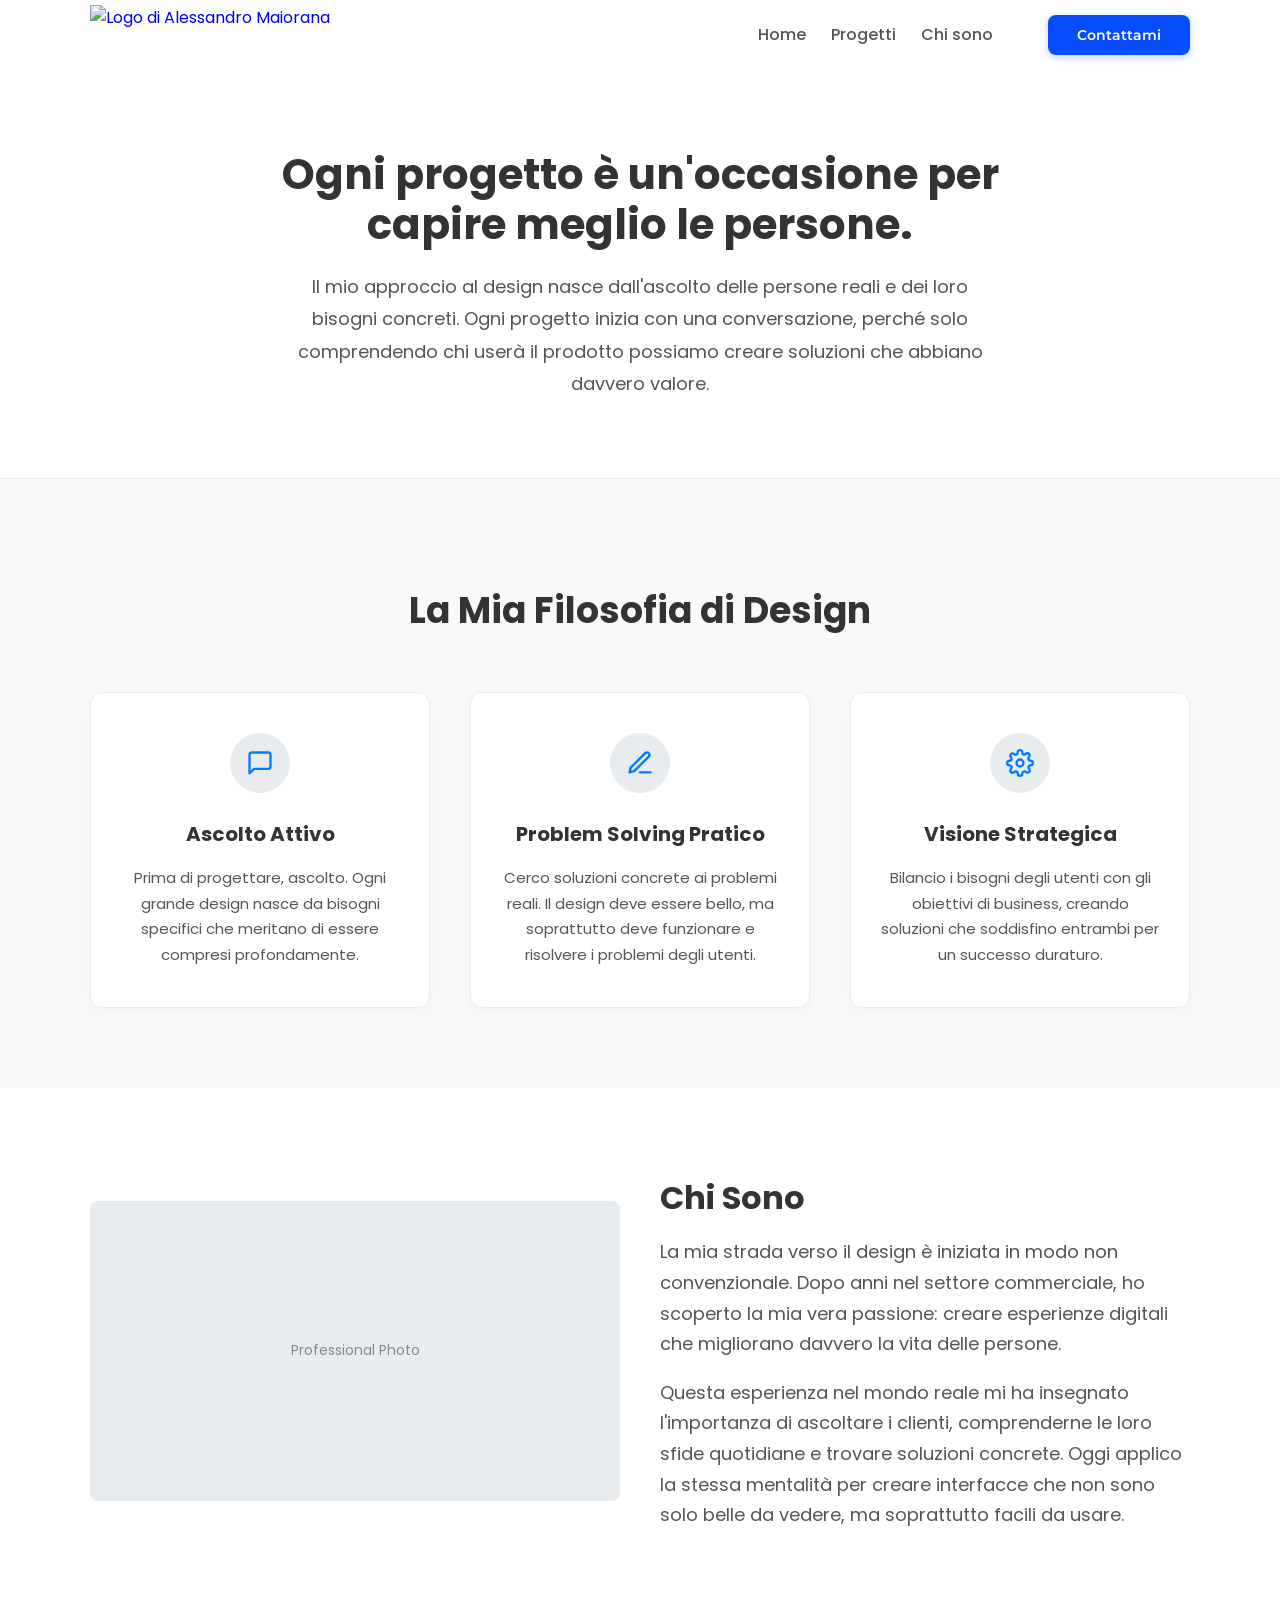
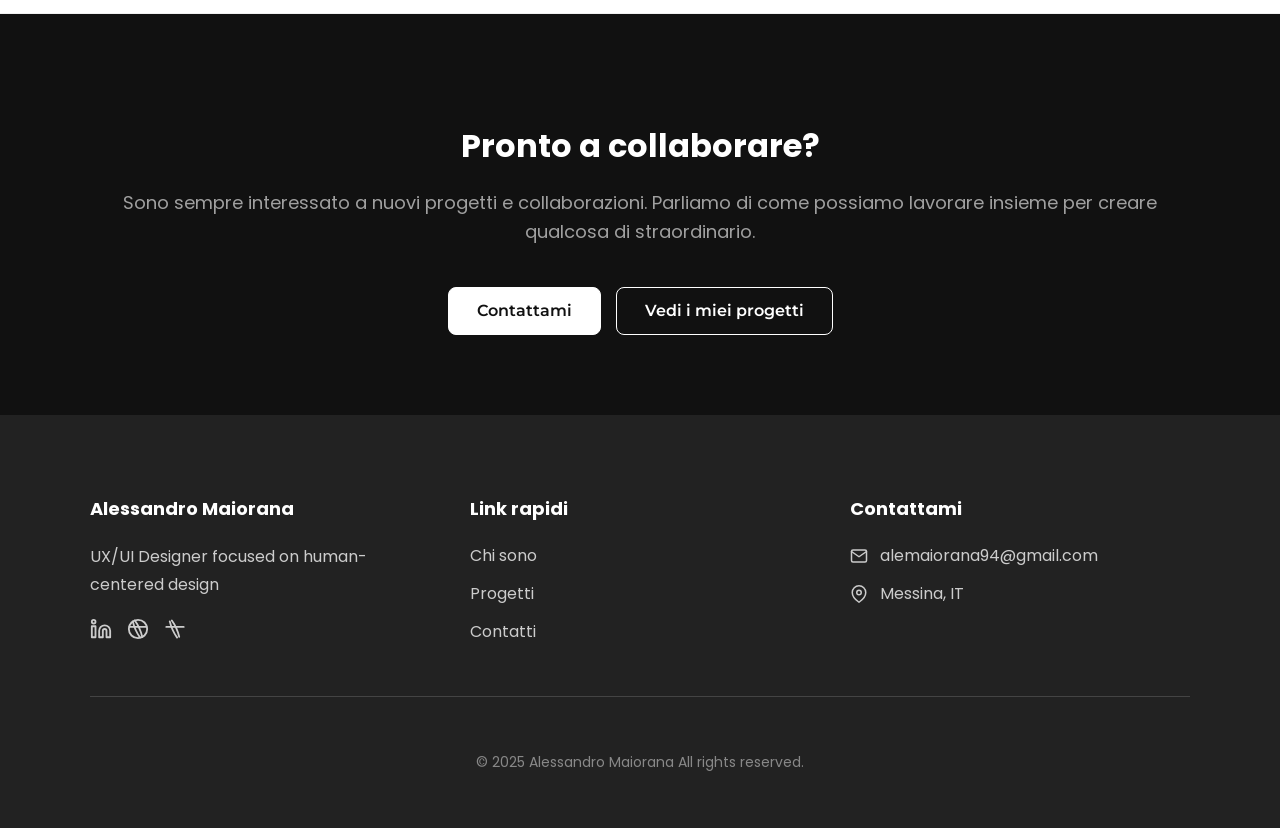
==== aboutme.html @ 015b00db "Add files via upload" ====
<!DOCTYPE html>
<html lang="it">
<head>
    <meta charset="UTF-8">
    <meta name="viewport" content="width=device-width, initial-scale=1.0">
    <meta name="robots" content="noindex"> <!-- per evitare che il sito venga indicizzato da google -->
    <title>Contatti - Alessandro Maiorana</title>
    <link rel="icon" type="image/svg+xml" href="logoAM.svg">
    <link rel="stylesheet" href="style.css">
    <link rel="preconnect" href="https://fonts.googleapis.com">
    <link rel="preconnect" href="https://fonts.gstatic.com" crossorigin>
    <link href="https://fonts.googleapis.com/css2?family=Poppins:wght@400;500;700&display=swap" rel="stylesheet">
    <link href="https://fonts.googleapis.com/css2?family=Montserrat:wght@400;700&display=swap" rel="stylesheet">  
</head>

<body>
    <div id="preloader">
        <div class="loader"></div>
    </div>
        
    <header>
        <div class="container">
            <a href="index.html" class="logo">
                <img src="logoAMDesignlinear.svg" alt="Logo di Alessandro Maiorana">
            </a>
            
            <nav>
                <ul>
                    <li class="mobile-logo-container"><!--Un container per il logo che si sovrappone quando apro il menu hamburger-->
                    <a href="index.html">
                        <img src="logoAMDesignlinear.svg" alt="Logo di Alessandro Maiorana">
                    </a>
                    </li>

                    <li><a href="index.html">Home</a></li>
                    <li><a href="progetti.html">Progetti</a></li>
                    <li><a href="aboutme.html">Chi sono</a></li>
                    <a href="contact.html" class="btn btn-primary nav-cta">Contattami</a>
                </ul>
            </nav>


            <button class="hamburger">
                <span class="bar"></span>
                <span class="bar"></span>
                <span class="bar"></span>
            </button>
        </div>
    </header>

    <main>
        <section class="page-title-section scroll-animate fade-in">
            <div class="container-narrow">
                <h2 class="hover-text-container"> <span class="base-text">Ogni progetto è un'occasione per capire meglio le persone.</span> <span class="hover-text">Ogni progetto è un'occasione per capire meglio le persone.</span> </h2>
                <p class="scroll-animate fade-in delay-1">
                    Il mio approccio al design nasce dall'ascolto delle persone reali e dei loro bisogni concreti.
                    Ogni progetto inizia con una conversazione, perché solo comprendendo chi userà il 
                    prodotto possiamo creare soluzioni che abbiano davvero valore.
                </p>
            </div>
        </section>

        <section class="philosophy-section">
            <div class="container">
                <div class="section-title">
                    <h2 class="hover-text-container"> <span class="base-text">La Mia Filosofia di Design</span> <span class="hover-text">La Mia Filosofia di Design</span> </h2>
                </div>
                <div class="philosophy-grid">
                    <div class="philosophy-card scroll-animate slide-left">
                        <div class="philosophy-icon">
                            <svg xmlns="http://www.w3.org/2000/svg" width="24" height="24" viewBox="0 0 24 24" fill="none" stroke="currentColor" stroke-width="2" stroke-linecap="round" stroke-linejoin="round"><path d="M21 15a2 2 0 0 1-2 2H7l-4 4V5a2 2 0 0 1 2-2h14a2 2 0 0 1 2 2z"></path></svg>
                        </div>
                        <h3>Ascolto Attivo</h3>
                        <p>Prima di progettare, ascolto. Ogni grande design nasce da bisogni specifici che meritano di essere compresi profondamente.</p>
                    </div>

                    <div class="philosophy-card scroll-animate fade-in delay-1">
                        <div class="philosophy-icon">
                            <svg xmlns="http://www.w3.org/2000/svg" width="24" height="24" viewBox="0 0 24 24" fill="none" stroke="currentColor" stroke-width="2" stroke-linecap="round" stroke-linejoin="round"><path d="M12 20h9"></path><path d="M16.5 3.5a2.121 2.121 0 0 1 3 3L7 19l-4 1 1-4L16.5 3.5z"></path></svg>
                        </div>
                        <h3>Problem Solving Pratico</h3>
                        <p>Cerco soluzioni concrete ai problemi reali. Il design deve essere bello, ma soprattutto deve funzionare e risolvere i problemi degli utenti.</p>
                    </div>

                    <div class="philosophy-card scroll-animate slide-right delay-2">
                        <div class="philosophy-icon">
                            <svg xmlns="http://www.w3.org/2000/svg" width="24" height="24" viewBox="0 0 24 24" fill="none" stroke="currentColor" stroke-width="2" stroke-linecap="round" stroke-linejoin="round"><circle cx="12" cy="12" r="3"></circle><path d="M19.4 15a1.65 1.65 0 0 0 .33 1.82l.06.06a2 2 0 0 1 0 2.83 2 2 0 0 1-2.83 0l-.06-.06a1.65 1.65 0 0 0-1.82-.33 1.65 1.65 0 0 0-1 1.51V21a2 2 0 0 1-2 2 2 2 0 0 1-2-2v-.09A1.65 1.65 0 0 0 9 19.4a1.65 1.65 0 0 0-1.82.33l-.06.06a2 2 0 0 1-2.83 0 2 2 0 0 1 0-2.83l.06-.06a1.65 1.65 0 0 0 .33-1.82 1.65 1.65 0 0 0-1.51-1H3a2 2 0 0 1-2-2 2 2 0 0 1 2-2h.09A1.65 1.65 0 0 0 4.6 9a1.65 1.65 0 0 0-.33-1.82l-.06-.06a2 2 0 0 1 0-2.83 2 2 0 0 1 2.83 0l.06.06a1.65 1.65 0 0 0 1.82.33H9a1.65 1.65 0 0 0 1-1.51V3a2 2 0 0 1 2-2 2 2 0 0 1 2 2v.09a1.65 1.65 0 0 0 1 1.51 1.65 1.65 0 0 0 1.82-.33l.06-.06a2 2 0 0 1 2.83 0 2 2 0 0 1 0 2.83l-.06.06a1.65 1.65 0 0 0-.33 1.82V9a1.65 1.65 0 0 0 1.51 1H21a2 2 0 0 1 2 2 2 2 0 0 1-2 2h-.09a1.65 1.65 0 0 0-1.51 1z"></path></svg>
                        </div>
                        <h3>Visione Strategica</h3>
                        <p>Bilancio i bisogni degli utenti con gli obiettivi di business, creando soluzioni che soddisfino entrambi per un successo duraturo.</p>
                    </div>
                </div>
            </div>
        </section>

        <section class="project-content-section scroll-animate fade-in">
        <div class="container">
        
        <div class="two-column-layout">
            
            <div class="layout-column scroll-animate slide-left">
                <div class="image-placeholder tall">
                    <span>Professional Photo</span>
                </div>
            </div>

            <div class="layout-column scroll-animate slide-right delay-1">
                <h2 class="hover-text-container"> <span class="base-text">Chi Sono</span> <span class="hover-text">Chi Sono</span> </h2>
                <p>
                    La mia strada verso il design è iniziata in modo non convenzionale. Dopo anni nel settore commerciale, ho scoperto la mia vera passione: creare esperienze digitali che migliorano davvero la vita delle persone.
                </p>
                <p>
                    Questa esperienza nel mondo reale mi ha insegnato l'importanza di ascoltare i clienti, comprenderne le loro sfide quotidiane e trovare soluzioni concrete. Oggi applico la stessa mentalità per creare interfacce che non sono solo belle da vedere, ma soprattutto facili da usare.
                </p>
            </div>

        </div>
        </div>
    </section>

    <section class="project-cta-section">
        <div class="container">
            <h2 class="scroll-animate fade-in delay-1">Pronto a collaborare?</h2>
            <p class="scroll-animate fade-in delay-2">Sono sempre interessato a nuovi progetti e collaborazioni. Parliamo di come possiamo lavorare insieme per creare qualcosa di straordinario.</p>
            <div class="cta-buttons scroll-animate fade-in delay-3">
                <a href="contact.html" class="btn btn-light-solid">Contattami</a>
                <a href="progetti.html" class="btn btn-light-outline">Vedi i miei progetti</a>
            </div>
        </div>
    </section>

</main>

<footer>
    <div class="container">
        <div class="footer-top">
            <div class="footer-col footer-about">
                <h3>Alessandro Maiorana</h3>
                <p>UX/UI Designer focused on human-centered design</p>
                <div class="social-links">
                    <a href="https://www.linkedin.com/in/alessandro-maiorana-0ab4261b9/" aria-label="LinkedIn"><svg xmlns="http://www.w3.org/2000/svg" width="24" height="24" viewBox="0 0 24 24" fill="none" stroke="currentColor" stroke-width="2" stroke-linecap="round" stroke-linejoin="round"><path d="M16 8a6 6 0 0 1 6 6v7h-4v-7a2 2 0 0 0-2-2 2 2 0 0 0-2 2v7h-4v-7a6 6 0 0 1 6-6z"></path><rect x="2" y="9" width="4" height="12"></rect><circle cx="4" cy="4" r="2"></circle></svg></a>
                    <a href="#" aria-label="Dribbble"><svg xmlns="http://www.w3.org/2000/svg" width="24" height="24" viewBox="0 0 24 24" fill="none" stroke="currentColor" stroke-width="2" stroke-linecap="round" stroke-linejoin="round"><circle cx="12" cy="12" r="10"></circle><path d="M8.56 2.75c4.37 6.03 6.02 9.42 8.03 17.72"></path><path d="M14.31 21.41c-4.37-6.03-6.02-9.42-8.03-17.72"></path><path d="M2.53 9.69h18.94"></path></svg></a>
                    <a href="#" aria-label="Behance"><svg xmlns="http://www.w3.org/2000/svg" width="24" height="24" viewBox="0 0 24 24" fill="none" stroke="currentColor" stroke-width="2" stroke-linecap="round" stroke-linejoin="round"><path d="M8.56 2.75c4.37 6.03 6.02 9.42 8.03 17.72"></path><path d="M14.31 21.41c-4.37-6.03-6.02-9.42-8.03-17.72"></path><path d="M2.53 9.69h18.94"></path></svg></a>
                </div>
            </div>

            <div class="footer-col footer-links">
                <h3>Link rapidi</h3>
                <ul>
                    <li><a href="aboutme.html">Chi sono</a></li>
                    <li><a href="progetti.html">Progetti</a></li>
                    <li><a href="contact.html">Contatti</a></li>
                </ul>
            </div>

            <div class="footer-col footer-contact">
                <h3>Contattami</h3>
                <ul>
                    <li>
                        <svg xmlns="http://www.w3.org/2000/svg" width="24" height="24" viewBox="0 0 24 24" fill="none" stroke="currentColor" stroke-width="2" stroke-linecap="round" stroke-linejoin="round"><path d="M4 4h16c1.1 0 2 .9 2 2v12c0 1.1-.9 2-2 2H4c-1.1 0-2-.9-2-2V6c0-1.1.9-2 2-2z"></path><polyline points="22,6 12,13 2,6"></polyline></svg>
                        <a href="mailto:alemaiorana94@gmail.com">alemaiorana94@gmail.com</a>
                    </li>
                    <li>
                        <svg xmlns="http://www.w3.org/2000/svg" width="24" height="24" viewBox="0 0 24 24" fill="none" stroke="currentColor" stroke-width="2" stroke-linecap="round" stroke-linejoin="round"><path d="M21 10c0 7-9 13-9 13s-9-6-9-13a9 9 0 0 1 18 0z"></path><circle cx="12" cy="10" r="3"></circle></svg>
                        <span>Messina, IT</span>
                    </li>
                </ul>
            </div>
        </div>

        <div class="footer-bottom">
            <hr>
            <p>&copy; 2025 Alessandro Maiorana All rights reserved.</p>
        </div>
    </div>
</footer>

<script src="js/script.js"></script>

</body>
</html>
---- style.css ----
/* ======================== */
/* STILI GENERALI E GLOBALI */
/* ======================== */

body {
    font-family: 'Poppins', sans-serif;
    background-color: #f8f9fa;
    /* Sfondo grigio chiaro per tutto il sito */
    color: #333;
    margin: 0;
    line-height: 1.6;
    overflow-x: hidden;
    /*IMPEDISCE ALLA PAGINA DI ALLARGARSI PER CONTENERE LE ANIMAZIONI CHE PARTONO FUORI DALLO SCEHRMO*/
}

html {
    scroll-behavior: smooth;
    /*tutti gli scroll sul sito sono più delicati*/
}




/*PROVIAMO L'EFFETTO PARALLAX*/
.parallax-container {
    perspective: 800px;
    /* Aumenta la profondità 3D */
}

.parallax-img {
    transition: transform 0.2s cubic-bezier(.25, .46, .45, .94);
    will-change: transform;
}

/* =========================== */
/* ONE-PAGE SCROLL (Pagina Progetti) */
/* =========================== */

body.progetti-page {
    scroll-behavior: smooth;
}

body.progetti-page:not(.scroll-locked) {
    scroll-snap-type: y mandatory;
}

body.progetti-page.scroll-locked {
    overflow: hidden;
}

body.progetti-page .snap-section {
    scroll-snap-align: center;
    height: 100vh;
    box-sizing: border-box;
    display: flex;
    flex-direction: column;
    justify-content: center;
    padding: 0 2rem;
    position: relative;
}

body.progetti-page .progetti-snap {
    position: relative;
    background-size: cover;
    background-position: center;
    background-repeat: no-repeat;
    overflow: hidden;
}

body.progetti-page .progetti-snap::before {
    content: '';
    position: absolute;
    inset: 0;
    background: linear-gradient(90deg, rgba(0, 0, 0, 1) 0%, rgba(0, 0, 0, 0) 30%);
    pointer-events: none;
    z-index: 1;
}

body.progetti-page .progetti-snap.reverse::before {
    background: linear-gradient(270deg, rgba(0, 0, 0, 1) 0%, rgba(0, 0, 0, 0) 30%);
}

body.progetti-page .progetti-section {
    position: relative;
    z-index: 2;
    max-width: 1100px;
    width: 100%;
    display: grid;
    grid-template-columns: minmax(360px, 1.1fr) 1fr;
    gap: 2.5rem;
    align-items: center;
    padding: 2.5rem 1.5rem;
}

body.progetti-page .progetti-text {
    background: transparent;
    color: rgba(255, 255, 255, 0.95);
    border: none;
    border-radius: 22px;
    padding: 2.5rem;
    backdrop-filter: none;
    box-shadow: none;
    max-width: 560px;
}

body.progetti-page .progetti-cards {
    display: flex;
    flex-direction: column;
    gap: 1.5rem;
    width: 100%;
}

body.progetti-page .progetti-card {
    background: rgba(255, 255, 255, 0.12);
    border: 1px solid rgba(255, 255, 255, 0.18);
    border-radius: 18px;
    padding: 1.6rem;
    backdrop-filter: blur(16px);
    box-shadow: 0 12px 28px rgba(0, 0, 0, 0.22);
    display: flex;
    flex-direction: column;
    gap: 0.75rem;
}

body.progetti-page .progetti-card h4 {
    margin: 0;
    font-size: 18px;
}

body.progetti-page .progetti-card p {
    margin: 0;
    font-size: 14px;
    color: rgba(255, 255, 255, 0.85);
    line-height: 1.5;
}

body.progetti-page .progetti-card .tag {
    align-self: flex-start;
    padding: 6px 12px;
    font-size: 12px;
    border-radius: 999px;
    background: rgba(255, 255, 255, 0.18);
    border: 1px solid rgba(255, 255, 255, 0.25);
    color: rgba(255, 255, 255, 0.95);
}

body.progetti-page .progetti-text h2 {
    margin-top: 0;
    font-size: 3rem;
    line-height: 1.1;
}

@media (max-width: 900px) {
    body.progetti-page .progetti-text h2 {
        font-size: 2.4rem;
    }
}

/* Sezione con solo testo: mantieni il contenuto allineato a destra */
.progetti-section.only-text>.progetti-text {
    grid-column: 2;
}

body.progetti-page .project-image {
    justify-content: center;
    overflow: visible;
    width: 100%;
}

body.progetti-page .project-image img {
    max-width: 420px;
    width: 100%;
    height: auto;
    transform: translateY(0);
    transition: transform 0.5s ease;
}

body.progetti-page .project-image img:hover {
    transform: translateY(-8px);
}

body.progetti-page .snap-section.progetti-hero {
    justify-content: center;
    align-items: center;
    padding: 0 2rem;
    height: 70vh;
    max-height: 75vh;
    text-align: center;
}

body.progetti-page .progetti-hero .container-narrow {
    display: flex;
    flex-direction: column;
    align-items: center;
    justify-content: center;
    gap: 1rem;
}

body.progetti-page .scroll-indicator {
    margin-top: 2rem;
    font-size: 2rem;
    opacity: 0.6;
    animation: bounce 1.8s infinite;
}

body.progetti-page .sublead {
    margin-top: 1rem;
    opacity: 0.75;
    max-width: 450px;
    line-height: 1.5;
}

@keyframes bounce {
    0%, 20%, 50%, 80%, 100% { transform: translateY(0); }
    40% { transform: translateY(-20px); }
    60% { transform: translateY(-10px); }
}





/* --- Sezioni progetti layout alternato --- */
.project-section {
    display: grid;
    grid-template-columns: 1fr 1fr;
    height: 60vh;
    max-width: 1100px;
    margin: 0 auto;
    gap: 2rem;
    padding: 1rem 1rem;
    align-items: stretch;
}

.project-image,
.project-text {
    height: 100%;
    display: flex;
    align-items: center;
    justify-content: center;
}

.project-image {
    justify-content: center;
    overflow: hidden;
    width: 100%;
    height: 100%;
}

.project-image img {
    max-height: 100%;
    max-width: 100%;
    object-fit: contain;
    display: block;
}

.project-text {
    flex-direction: column;
    justify-content: center;
    align-items: flex-start;
    text-align: left;
    padding-right: 0;
}

/* Stili per i metadata dei progetti */
.project-meta {
    display: none;
}

.project-type,
.project-duration {
    font-size: 12px;
    font-weight: 600;
    padding: 4px 12px;
    border-radius: 20px;
    text-transform: uppercase;
    letter-spacing: 0.5px;
}

.project-type {
    background-color: #e3f2fd;
    color: #1976d2;
}

.project-duration {
    background-color: #f8f0ff;
    /* Versione molto chiara del viola del logo */
    color: #b366ff;
    /* Versione più chiara del viola del logo */
}

/* Stili per i tag dei progetti */
.project-tags {
    display: flex;
    gap: 8px;
    margin-bottom: 20px;
    flex-wrap: wrap;
}

.project-tags span {
    font-size: 11px;
    font-weight: 500;
    padding: 3px 10px;
    background-color: #f5f5f5;
    color: #666;
    border-radius: 12px;
    border: 1px solid #e0e0e0;
}

.project-section.reverse {
    direction: ltr;
}

.project-section.reverse>.project-image {
    grid-column: 2;
    grid-row: 1;
}

.project-section.reverse>.project-text {
    grid-column: 1;
    grid-row: 1;
}












.container {
    max-width: 1100px;
    margin: 0 auto;
    padding: 0 2rem;
}

.container-narrow {
    max-width: 800px;
    /* Un contenitore più stretto per il testo */
    margin: 0 auto;
    padding: 0 2rem;
}

/* Stile per l'icona Hamburger */
.hamburger {
    display: none;
    /* Nascosto di default su desktop */
    border: none;
    background: none;
    cursor: pointer;
    padding: 0;
    width: 30px;
    height: 30px;
    position: relative;
}

.hamburger .bar {
    display: block;
    width: 25px;
    height: 3px;
    margin: 5px auto;
    background-color: #333;
    transition: all 0.6s cubic-bezier(0.68, -0.55, 0.265, 1.55);
    border-radius: 2px;
    position: absolute;
    left: 0;
    right: 0;
}

.hamburger .bar:nth-child(1) {
    top: 5px;
}

.hamburger .bar:nth-child(2) {
    top: 13px;
}

.hamburger .bar:nth-child(3) {
    top: 21px;
}

/* Morphing Fluido - Animazione Attiva */
.hamburger.is-active .bar:nth-child(1) {
    transform: translateY(8px) rotate(45deg) scaleX(0.8);
    border-radius: 50%;
}

.hamburger.is-active .bar:nth-child(2) {
    transform: scaleX(0.3);
    opacity: 0;
}

.hamburger.is-active .bar:nth-child(3) {
    transform: translateY(-8px) rotate(-45deg) scaleX(0.8);
    border-radius: 50%;
}

/*Il logo non deve apparire su desktop in quanto questo è un contenitore 
per il logo fixed che si sovrappone quando apro il menu hamburger*/
.mobile-logo-container {
    display: none;
}




/* =========================== */
/* STILI DEI COMPONENTI COMUNI */
/* =========================== */

/* --- Barra di Navigazione --- */
header {
    position: sticky;
    display: flex;
    align-items: center;
    width: 100%;
    min-height: 60px;
    padding: 5px 0;
    background-color: transparent;
    box-shadow: none;
    top: 0;
    z-index: 100;
    transition: background-color 0.6s, box-shadow 1s;
}

header.navbar-scrolled,
/*Come diventa la navbar quando scrollo*/
header:hover {
    background-color: rgba(255, 255, 255, 0.85);
    /* bianco trasparente */
    backdrop-filter: blur(12px);
    -webkit-backdrop-filter: blur(12px);
    /* per Safari */
    box-shadow: 0 4px 12px rgba(0, 0, 0, 0.06);
    transition: background-color 0.6s, box-shadow 1s, backdrop-filter 0.6s;
}

/*L'ombra sotto l'header*/
header::after {
    content: '';
    position: absolute;
    bottom: 0;
    left: 0;
    width: 100%;
    height: 80px;
    box-shadow: none;
    z-index: -1;
    /* Mette l'ombra dietro l'header, facendola sporgere solo sotto */
    transition: box-shadow 1s;
}


/*PER FAR SCORRERE VIA LA NAVBAR
.header-hidden {
    transform: translateY(-100%);
} */

header .container {
    width: 100%;
    display: flex;
    justify-content: space-between;
    align-items: center;
}

.logo {
    display: flex;
    align-items: center;
    /* Allinea l'immagine verticalmente al centro */
    /* Rimuoviamo gli stili per il testo che non servono più */
    font-size: inherit;
    font-weight: normal;
    text-decoration: none;
}

/* Regola per l'immagine del logo stessa */
.logo img {
    height: 60px;
    /*Il logo comanda su tutto l'header */
    width: auto;
    /* La larghezza si adatta in automatico */
}

nav {
    display: flex;
    align-items: center;
    gap: 20px;
    /* spazio tra ul e bottone */
}

/* Spazio tra i link e la CTA */
nav .nav-cta {
    margin-left: 30px;
    padding: 8px 28px;
    font-size: 14px;
    font-weight: 600;
    border-radius: 8px;
}

nav ul {
    display: flex;
    align-items: center;
    /* Centra verticalmente i link */
    gap: 25px;
    /* Mantieni il gap tra i link */
    margin: 0;
    padding: 0;
    list-style: none;
}

nav a {
    text-decoration: none;
    color: #555;
    font-weight: 500;
    transition: color 0.3s ease;
}

nav a:hover {
    color: #000;
}


/* --- LE MIE CTA --- */

.btn {
    font-family: 'Montserrat', sans-serif;
    /*Sto specificando un font solo per i bottoni */
    padding: 10px 28px;
    border-radius: 8px;
    text-decoration: none;
    font-weight: 600;
    transition: transform 0.3s ease, box-shadow 0.3s ease;
    display: inline-flex;
    align-items: center;
    justify-content: center;
    gap: 8px;
    border: 1px solid transparent;
    /* Aggiunto per coerenza dimensionale */
}

.btn:hover {
    transform: translateY(-2px);
}

.btn-primary {
    color: #fff;
    border: 1px solid transparent;
    background: #074CFF;
    /* Blu classico, accessibile */
    transition: all 0.3s ease;
    /* Transizione per un hover più fluido */
    box-shadow: 0 2px 8px rgba(0, 123, 255, 0.302);
}

.btn-primary:hover {
    color: #fff;
    box-shadow: 0 4px 15px rgba(0, 123, 255, 0.302);
}

.btn-primary:active,
.btn-secondary:active {
    transform: scale(0.96);
    box-shadow: 0 2px 8px rgba(0, 68, 255, 0.18);
    filter: brightness(0.9);
}

.btn-secondary {
    background-color: #000000;
    color: #ffffff;
    border: 1px solid #000000;
    box-shadow: 0 2px 8px rgba(0, 0, 0, 0.14);
    /* Ombra nera moderna */
}

.btn-secondary:hover {
    box-shadow: 0 4px 15px rgba(0, 0, 0, 0.18);
    /* Ombra nera più intensa in hover */
}

.btn svg {
    width: 18px;
    height: 18px;
}

/*Focus alle cta e i link per la navigazione da tastiera*/
.btn:focus {
    outline: none;
}

.btn:focus-visible {
    outline: 2px solid #b366ff;
    outline-offset: 2px;
    transition: box-shadow 0.2s;
}

a:focus {
    outline: none;
}

a:focus-visible {
    outline: 2px solid #b366ff;
    outline-offset: 2px;
}


/* --- Footer --- */
footer {
    background-color: #222;
    color: #ccc;
    padding: 80px 0 40px 0;
}

.footer-top {
    display: flex;
    justify-content: space-between;
    gap: 40px;
    margin-bottom: 40px;
}

.footer-col {
    flex: 1;
}

.footer-col h3 {
    color: #fff;
    font-size: 18px;
    font-weight: 700;
    margin-top: 0;
    margin-bottom: 20px;
}

.footer-about p {
    line-height: 1.7;
    margin-bottom: 20px;
}

.social-links {
    display: flex;
    gap: 15px;
}

.social-links a {
    color: #ccc;
    transition: color 0.3s ease;
}

.social-links a:hover {
    color: #fff;
}

.social-links svg {
    width: 22px;
    height: 22px;
}

.footer-links ul,
.footer-contact ul {
    list-style: none;
    padding: 0;
    margin: 0;
}

.footer-links li,
.footer-contact li {
    margin-bottom: 12px;
}

.footer-links a {
    text-decoration: none;
    color: #ccc;
    transition: color 0.3s ease;
}

.footer-links a:hover {
    color: #fff;
}

.footer-contact li {
    display: flex;
    align-items: center;
    gap: 12px;
}

.footer-contact a {
    text-decoration: none;
    color: #ccc;
}

.footer-contact svg {
    width: 18px;
    height: 18px;
    flex-shrink: 0;
}

.footer-bottom hr {
    border: none;
    height: 1px;
    background-color: #444;
}

.footer-bottom p {
    text-align: center;
    padding-top: 40px;
    font-size: 14px;
    color: #888;
}


/* =========================== */
/* STILI SPECIFICI DELLE PAGINE*/
/* =========================== */

/* --- Home Page: Sezione Hero --- */

/* DOPPIA SCRITTA CON CAMBIO COLORE AL PASSAGGIO */

.hover-text-container {
    position: relative;
    /* Base per il posizionamento assoluto del figlio */
    cursor: pointer;
    font-size: 52px;
    font-weight: 700;
    line-height: 1.2;
}

.base-text {
    color: #333;
    /* Colore del testo normale */
}

/* Testo colorato (sopra), con la maschera sfocata */
.hover-text {
    position: absolute;
    top: 0;
    left: 0;
    width: 100%;
    height: 100%;
    pointer-events: none;
    background: linear-gradient(135deg, #8c00ff, #074CFF);
    -webkit-background-clip: text;
    background-clip: text;
    color: transparent;
    opacity: 0;
    /* 1. Di default, il testo colorato è completamente trasparente (invisibile) */
    transition: opacity 0.4s ease-in-out;
    /* 2. Diciamo al browser di animare fluidamente ogni cambio di opacità */
    /* La maschera rimane uguale, ma non serve più posizionarla fuori schermo all'inizio */
    mask-image: radial-gradient(circle 100px at var(--x) var(--y), black 60%, transparent 100%);
    -webkit-mask-image: radial-gradient(circle 200px at var(--x) var(--y), black 20%, transparent 100%);
}

.hover-text-container:hover .hover-text {
    opacity: 1;
    /* Quando il mouse è sul contenitore, il testo colorato diventa visibile */
}

.hero-section {
    display: flex;
    align-items: center;
    gap: 2.5rem;
    padding: 2.5rem 0;
    height: 60vh;
}

.hero-text {
    flex: 1;
}

.hero-text h1 {
    font-size: 52px;
    font-weight: 700;
    line-height: 1.2;
    margin-bottom: 20px;
}

.hero-text p {
    font-size: 16px;
    max-width: 500px;
    margin-bottom: 30px;
}

.hero-buttons {
    display: flex;
    gap: 15px;
}

.hero-image {
    flex: 1;
    display: flex;
    justify-content: center;
    align-items: center;
}

.image-circle-background {
    width: 350px;
    height: 350px;
    background-color: #f0f0f0;
    border-radius: 50%;
    display: flex;
    justify-content: center;
    align-items: center;
    overflow: hidden;
}

.hero-image img {
    width: 100%;
    height: auto;
    object-fit: cover;
}


/*/////// CSS DELLA PAGINA ABOUT ME ///////*/

/*Prima sezione  */
.page-title-section {
    padding: 160px 0 60px 0;
    margin-top: -80px;
    background-color: #fff;
    text-align: center;
    border-bottom: 1px solid #e9ecef;
    /* Bordo sottile per separare */
}

.page-title-section h2 {
    font-size: 42px;
    font-weight: 700;
    margin-top: 0;
    margin-bottom: 20px;
}

.page-title-section p {
    font-size: 18px;
    line-height: 1.8;
    color: #555;
    max-width: 700px;
    /* Limita la larghezza per una migliore leggibilità */
    margin-left: auto;
    margin-right: auto;
}

/* Sezione Filosofia di Design */
.philosophy-section {
    padding: 80px 0;
}

.philosophy-grid {
    display: grid;
    grid-template-columns: repeat(3, 1fr);
    /* Griglia a 3 colonne */
    gap: 40px;
}

.philosophy-card {
    text-align: center;
    background-color: #fff;
    padding: 40px 30px;
    border: 1px solid #e9ecef;
    border-radius: 12px;
    box-shadow: 0 4px 15px rgba(0, 0, 0, 0.03);
}

.philosophy-icon {
    width: 60px;
    height: 60px;
    margin: 0 auto 25px auto;
    border-radius: 50%;
    background-color: #e9ecef;
    display: flex;
    align-items: center;
    justify-content: center;
}

.philosophy-icon svg {
    width: 28px;
    height: 28px;
    color: #007bff;
    /* Usiamo il nostro blu primario */
}

.philosophy-card h3 {
    font-size: 20px;
    margin-top: 0;
    margin-bottom: 10px;
}

.philosophy-card p {
    font-size: 15px;
    color: #555;
    line-height: 1.7;
    margin-bottom: 0;
}

/*Una classe per ogni sezione con background*/
.my-section-with-bg {
    background-image: url('images/mesh_gradient_black.jpg');
    background-size: cover;
    /* L'immagine copre tutta la sezione */
    background-position: center;
    background-repeat: no-repeat;
}


/*/////// CSS DELLA PAGINA CONTATTI ///////*/

/* Sezione con le card di contatto */
.contact-options-section {
    padding: 60px 0 60px 0;
}

.contact-grid {
    display: grid;
    grid-template-columns: repeat(2, 1fr);
    gap: 30px;
}

.contact-card {
    background-color: #fff;
    border: 1px solid #e9ecef;
    border-radius: 12px;
    padding: 40px;
    text-align: center;
    display: flex;
    flex-direction: column;
}


.contact-card.scroll-animate.animate-in {
    transition: transform 0.22s cubic-bezier(0.4, 0, 0.2, 1), box-shadow 0.22s cubic-bezier(0.4, 0, 0.2, 1);
}

/*Devo essere più specifico per aggiungere un hover perchè queste card
hanno già un'animazione in ingresso*/
.contact-card.scroll-animate.slide-left.animate-in:hover {
    transform: translateX(0) translateY(-5px);
    box-shadow: 0 8px 25px rgba(0, 0, 0, 0.1);
}

/* Hover sulle card con animazione da destra */
.contact-card.scroll-animate.slide-right.animate-in:hover {
    transform: translateX(0) translateY(-5px);
    box-shadow: 0 8px 25px rgba(0, 0, 0, 0.1);
}

/* Hover sulle card con solo animazione di fade-in o base */
.contact-card.scroll-animate.animate-in:hover {
    transform: translateY(-5px);
    box-shadow: 0 8px 25px rgba(0, 0, 0, 0.1);
}

.contact-card-icon {
    width: 60px;
    height: 60px;
    margin: 0 auto 25px auto;
    border-radius: 50%;
    background-color: #333;
    display: flex;
    align-items: center;
    justify-content: center;
}

.contact-card-icon svg {
    width: 28px;
    height: 28px;
    stroke: #fff;
}

.contact-card h3 {
    font-size: 22px;
    margin-top: 0;
    margin-bottom: 15px;
}

.contact-card p {
    font-size: 16px;
    color: #555;
    line-height: 1.7;
    margin-bottom: 30px;
    flex-grow: 1;
    /* Fa in modo che il testo occupi lo spazio, allineando i bottoni in basso */
}

/* Sezione Contatti Diretti */
.direct-contact-section {
    padding: 5rem 0;
    background-color: #fff;
}

.direct-contact-section h3 {
    text-align: center;
    font-size: 24px;
    font-weight: 700;
    margin-top: 0;
    margin-bottom: 30px;
}

.contact-info-list {
    display: flex;
    flex-direction: column;
    align-items: center;
    gap: 20px;
}

.contact-info-item {
    display: flex;
    align-items: center;
    gap: 15px;
    font-size: 18px;
    font-weight: 500;
}

.contact-info-item svg {
    width: 24px;
    height: 24px;
    color: #555;
}

.contact-info-item a {
    text-decoration: none;
    color: #333;
    transition: color 0.3s ease;
}

.contact-info-item a:hover {
    color: #007bff;
    /* Blu primario al passaggio del mouse */
}



/* --- Home Page: Sezione Progetti --- */


.section-title {
    text-align: center;
    margin-bottom: 60px;
}

.section-title h2 {
    font-size: 36px;
    font-weight: 700;
    margin-bottom: 15px;
}

.section-title p {
    font-size: 16px;
    color: #666;
    max-width: 600px;
    margin: 0 auto;
}

.project-card {
    background-color: #ffffff;
    border-radius: 12px;
    box-shadow: 0 4px 15px rgba(0, 0, 0, 0.05);
    overflow: hidden;
    transition: transform 0.3s ease, box-shadow 0.3s ease;
    text-decoration: none;
    color: inherit;
}

.project-card:hover {
    transform: translateY(-5px);
    box-shadow: 0 8px 25px rgba(0, 0, 0, 0.1);
}

.project-card img {
    width: 100%;
    height: 220px;
    object-fit: cover;
    display: block;
}

.card-image-placeholder {
    height: 220px;
    background-color: #c4c4c4;
    display: flex;
    align-items: center;
    justify-content: center;
    color: rgba(255, 255, 255, 0.8);
    font-size: 15px;
    font-weight: 500;
}

.card-content {
    padding: 1.5rem;
}

.card-content h3 {
    margin-top: 0;
    margin-bottom: 10px;
    font-size: 22px;
}

.card-content p {
    margin-bottom: 25px;
    font-size: 15px;
    color: #555;
    line-height: 1.7;
}

.card-meta {
    display: flex;
    align-items: center;
    gap: 8px;
    font-size: 14px;
    color: #777;
}

.card-meta svg {
    width: 16px;
    height: 16px;
    stroke: #777;
}

/* --- Home Page: Sezione About Me --- */
.about-section {
    padding: 5rem 0;
    background-color: white;
}

.about-content {
    display: flex;
    align-items: stretch;
    gap: 60px;
}

.about-text {
    flex: 1;
}

.about-image {
    flex: 1;
}

.about-text h2 {
    font-size: 36px;
    font-weight: 700;
    margin-bottom: 20px;
}

.about-text p {
    color: #555;
    line-height: 1.8;
    margin-bottom: 20px;
}

.about-text .btn {
    margin-top: 10px;
}

.about-image .image-placeholder {
    height: 400px;
    width: 100%;
    border-radius: 12px;
    background-color: #e0e0e0;
    display: flex;
    align-items: center;
    justify-content: center;
    color: #888;
    font-size: 15px;
}

.about-image img {
    width: 100%;
    height: 100%;
    /* L'immagine occupa il 100% dell'altezza della sua colonna */
    object-fit: cover;
    border-radius: 12px;
}

/* --- Home Page: Sezione Processo --- */
.process-section {
    padding: 5rem 0;
}

.process-steps {
    display: flex;
    justify-content: space-between;
    gap: 30px;
    margin-top: 60px;
}

.process-step {
    flex: 1;
    text-align: center;
}

.step-icon {
    width: 80px;
    height: 80px;
    background-color: #e9ecef;
    border-radius: 50%;
    margin: 0 auto 25px auto;
    display: flex;
    align-items: center;
    justify-content: center;
}

.step-icon svg {
    width: 32px;
    height: 32px;
    stroke: #555;
}

.process-step h3 {
    font-size: 20px;
    font-weight: 700;
    margin-bottom: 10px;
}

.process-step p {
    font-size: 15px;
    color: #666;
    line-height: 1.6;
    max-width: 220px;
    margin-left: auto;
    margin-right: auto;
}

/* --- Home Page: Sezione Call to Action --- */
.cta-section {
    background-color: #ffffff;
    text-align: center;
    padding: 6rem 0;
}

.cta-buttons {
    display: flex;
    align-items: center;
    justify-content: center;
    gap: 15px;
}

.cta-section h2 {
    font-size: 36px;
    font-weight: 700;
    margin-bottom: 20px;
}

.cta-section p {
    font-size: 18px;
    color: #666;
    max-width: 650px;
    margin: 0 auto 40px auto;
    line-height: 1.7;
}

/* --- Pagina Case Study: Hero --- */
.case-study-hero {
    padding: 4rem 0;
    text-align: center;
    background-color: #fff;
}

.case-study-title h1 {
    font-size: 48px;
    margin-bottom: 15px;
}

.case-study-title p {
    font-size: 18px;
    color: #666;
    max-width: 700px;
    margin: 0 auto 50px auto;
}

.case-study-meta {
    display: flex;
    justify-content: space-between;
    align-items: flex-start;
    gap: 1.5rem;
    padding: 2rem 0;
    margin-bottom: 3rem;
    border-top: 1px solid #e0e0e0;
    border-bottom: 1px solid #e0e0e0;
}

.meta-item {
    flex: 1;
}

.meta-label {
    display: block;
    font-size: 14px;
    font-weight: 500;
    color: #888;
    margin-bottom: 8px;
}

.meta-value {
    font-size: 16px;
    font-weight: 500;
    color: #333;
    margin: 0;
}

.case-study-hero-image {
    height: 500px;
    width: 100%;
    border-radius: 12px;
    background-color: #c4c4c4;
    display: flex;
    align-items: center;
    justify-content: center;
    color: rgba(255, 255, 255, 0.8);
    font-size: 16px;
    font-weight: 500;
}

/* Assicura che le immagini dentro l'hero del case study rispettino il contenitore */
.case-study-hero-image img {
    width: 100%;
    height: 100%;
    object-fit: cover;
    display: block;
    border-radius: 12px;
    max-width: 100%;
}

/* --- Pagina Case Study: Sezioni di Contenuto --- */
.project-content-section {
    padding: 4rem 0;
    background-color: #fff;
    border-bottom: 1px solid #f0f0f0;
}

.project-content-section:first-of-type {
    border-top: 1px solid #f0f0f0;
}

/* Aggiunge un bordo sopra la prima sezione dopo l'hero */
.project-content-section h2 {
    font-size: 32px;
    margin-bottom: 20px;
}

.project-content-section p {
    font-size: 18px;
    line-height: 1.7;
    color: #555;
}

.subsection-title {
    font-size: 24px;
    font-weight: 700;
    margin-top: 40px;
    margin-bottom: 10px;
}

.objectives-box {
    background-color: #f8f9fa;
    border: 1px solid #e9ecef;
    border-radius: 12px;
    padding: 2rem 2.5rem;
    margin-top: 3rem;
}

.objectives-box h3 {
    font-size: 22px;
    margin-top: 0;
    margin-bottom: 25px;
}

.objectives-list {
    list-style: none;
    padding: 0;
    margin: 0;
}

.objectives-list li {
    display: flex;
    align-items: flex-start;
    gap: 15px;
    font-size: 16px;
    color: #333;
    line-height: 1.6;
}

.objectives-list li:not(:last-child) {
    margin-bottom: 15px;
}

.objectives-list svg {
    flex-shrink: 0;
    width: 22px;
    height: 22px;
    color: #28a745;
    margin-top: 2px;
}

.research-cards-container {
    display: flex;
    gap: 20px;
    margin-top: 30px;
}

.research-card {
    flex: 1;
    background-color: #f8f9fa;
    border: 1px solid #e9ecef;
    border-radius: 12px;
    padding: 1.5rem;
}

.research-card svg {
    width: 28px;
    height: 28px;
    color: #888;
    margin-bottom: 15px;
}

.research-card h4 {
    font-size: 18px;
    font-weight: 700;
    margin-top: 0;
    margin-bottom: 8px;
}

.research-card p {
    font-size: 15px;
    line-height: 1.6;
    color: #555;
    margin-bottom: 0;
}

.two-column-layout {
    display: flex;
    gap: 40px;
    align-items: center;
}

.layout-column {
    flex: 1;
    min-width: 0;
}

.content-card {
    background-color: #fff;
    border: 1px solid #e9ecef;
    border-radius: 12px;
    padding: 2rem;
    height: 100%;
}

.content-card h3 {
    font-size: 22px;
    margin-top: 0;
    margin-bottom: 25px;
}

.image-placeholder {
    width: 100%;
    background-color: #e9ecef;
    border-radius: 8px;
    display: flex;
    flex-direction: column;
    align-items: center;
    justify-content: center;
    gap: 10px;
    color: #888;
    font-size: 14px;
}

.image-placeholder.tall {
    height: 300px;
}

.image-placeholder.wide {
    height: 200px;
}

.image-placeholder svg {
    width: 28px;
    height: 28px;
}

.persona-item {
    display: flex;
    align-items: center;
    gap: 1rem;
    background-color: #f8f9fa;
    padding: 1rem;
    border-radius: 8px;
}

.persona-item:not(:last-child) {
    margin-bottom: 10px;
}

.persona-item svg {
    flex-shrink: 0;
    width: 32px;
    height: 32px;
    color: #555;
}

.persona-details h4 {
    margin: 0 0 4px 0;
    font-size: 16px;
}

.persona-details p {
    margin: 0;
    font-size: 14px;
    color: #666;
}

.insights-container {
    margin-top: 20px;
}

blockquote {
    border-left: 3px solid #007bff;
    padding-left: 25px;
    margin: 0 0 20px 0;
    font-size: 18px;
    font-style: italic;
    color: #333;
}

/* Griglia per le immagini della galleria */
.image-grid {
    display: grid;
    gap: 30px;
    margin-top: 30px;
}

/* Specifica per la griglia a tre colonne */
.image-grid.three-col {
    grid-template-columns: repeat(3, 1fr);
}

.image-card {
    background-color: #fff;
    border: 1px solid #e9ecef;
    border-radius: 12px;
    padding: 1.25rem;
    box-shadow: 0 4px 15px rgba(0, 0, 0, 0.03);
}

.image-placeholder-gallery {
    width: 100%;
    background-color: #e9ecef;
    border-radius: 8px;
    display: flex;
    flex-direction: column;
    align-items: center;
    justify-content: center;
    gap: 15px;
    color: #888;
    font-size: 15px;
    font-weight: 500;
    aspect-ratio: 1 / 1.2;
    /* Mantiene le proporzioni (es. 1:1.2) */
    overflow: hidden;
}

.image-placeholder-gallery svg {
    width: 32px;
    height: 32px;
}

/* Card per l'anteprima del prototipo/video */
.video-preview-card {
    width: 100%;
    aspect-ratio: 16 / 9;
    /* Mantiene le proporzioni di un video */
    background-color: #c4c4c4;
    /* Grigio placeholder scuro */
    border-radius: 12px;
    display: flex;
    flex-direction: column;
    align-items: center;
    justify-content: center;
    gap: 15px;
    color: rgba(255, 255, 255, 0.8);
    font-weight: 500;
}

.video-preview-card svg {
    width: 50px;
    height: 50px;
    color: rgba(255, 255, 255, 0.7);
}

/* Box per l'embed di Figma */
.figma-embed-box {
    border: 2px dashed #d1d5db;
    /* Bordo grigio tratteggiato */
    border-radius: 12px;
    padding: 4rem 2.5rem;
    text-align: center;
    margin-top: 1.5rem;
    background-color: #f8f9fa;
}

.figma-embed-box svg {
    width: 32px;
    height: 32px;
    color: #888;
    margin-bottom: 15px;
}

.figma-embed-box p {
    color: #666;
    margin-bottom: 30px;
}


/* Griglia per la sezione Soluzione */
.solution-grid {
    display: grid;
    grid-template-columns: repeat(2, 1fr);
    /* Crea una griglia a due colonne */
    gap: 30px;
    margin-top: 30px;
}

/* Fa in modo che l'item "wide" occupi entrambe le colonne */
.solution-item.wide {
    grid-column: 1 / -1;
    /* Si estende dalla prima all'ultima linea di colonna */
}

/* Stile per i box nella griglia della soluzione */
.solution-item .image-placeholder-gallery {
    /* Per i due box quadrati in alto */
    aspect-ratio: 1 / 1;
    /* Li rende perfettamente quadrati */
}

.solution-item.wide .image-placeholder-gallery {
    /* Per il box rettangolare largo in basso */
    aspect-ratio: 16 / 7;
    /* Un formato più panoramico */
}

/* Forza le immagini a riempire il contenitore e usare cover */
.image-placeholder-gallery img {
    width: 100%;
    height: 100%;
    object-fit: cover;
    display: block;
}


/* Sezione Call to Action di fine progetto */
.project-cta-section {
    background-color: #111;
    /* Sfondo nero o quasi nero */
    color: #fff;
    padding: 80px 0;
    text-align: center;
}

.project-cta-section h2 {
    font-size: 32px;
    margin-bottom: 15px;
}

.project-cta-section p {
    font-size: 18px;
    color: #a0a0a0;
    /* Grigio chiaro per il sottotitolo */
    margin-bottom: 40px;
}

/* Nuovi stili per i bottoni su sfondo scuro */
.btn.btn-light-outline {
    background-color: transparent;
    color: #fff;
    border: 1px solid #fff;
    border-radius: 8px;
}

.btn.btn-light-outline:hover {
    background-color: #fff;
    color: #111;
    border-color: #fff;
}

.btn.btn-light-solid {
    background-color: #fff;
    color: #111;
    border-color: #fff;
}

.btn.btn-light-solid:hover {
    background-color: #ddd;
    border-color: #ddd;
}

#projects {
    scroll-margin-top: 70px;
}


/* ================================================= */
/* SEZIONE PER L'ADATTABILITÀ (MOBILE & TABLET)      */
/* ================================================= */

/* --- Breakpoint per Tablet (e schermi medi) --- */
@media (max-width: 992px) {

    .hero-image {
        display: none;
    }


    .project-section {
        height: auto;
        height: unset;
        grid-template-columns: 1fr;
        gap: 1rem;
        padding: 3rem 2rem;
    }


    .project-section>.project-image,
    .project-section>.project-text {
        grid-column: auto;
        grid-row: auto;
    }

    .project-image img {
        max-width: 100%;
        height: auto;
        object-fit: contain;
        display: block;
        margin: 0 auto;
    }

    .project-text {
        align-items: flex-start;
        text-align: left;
        padding: 1rem 0;
    }

    .project-text .btn {
        align-self: flex-start;
        margin-left: 0;
        margin-right: 0;
    }

    .project-section>.project-image,
    .project-section>.project-text,
    .project-section.reverse>.project-image,
    .project-section.reverse>.project-text {
        grid-column: auto;
        grid-row: auto;
    }

    /* Responsive per pagina progetti */
    body.progetti-page .progetti-section {
        grid-template-columns: 1fr;
        gap: 2rem;
        padding: 2rem 1rem;
    }

    body.progetti-page .progetti-text {
        padding: 1.5rem;
        text-align: center;
    }

    body.progetti-page .progetti-cards {
        gap: 1rem;
        max-width: 600px;
        margin: 0 auto;
    }

    body.progetti-page .progetti-card {
        padding: 1.2rem;
    }

















    .process-steps {
        flex-wrap: wrap;
        justify-content: center;
        row-gap: 50px;
    }

    .process-step {
        flex-basis: 45%;
        min-width: 250px;
    }
}

/* --- Breakpoint per Mobile (e schermi piccoli) --- */
@media (max-width: 768px) {

    .cta-buttons {
        display: flex;
        flex-direction: column;
        align-items: center;
        justify-content: center;
        gap: 15px;
    }

    * {
        /*Per evitare che il colore di sfondo del bottone venga evidenziato quando si preme su mobile*/
        -webkit-tap-highlight-color: transparent;
        -webkit-tap-highlight-color: rgba(0, 0, 0, 0);
    }

    /* Responsive per pagina progetti */
    body.progetti-page .snap-section {
        padding: 0 1rem;
        height: auto;
        min-height: 100vh;
    }

    body.progetti-page .progetti-snap::before {
        background: linear-gradient(180deg, rgba(0, 0, 0, 0.4) 0%, rgba(0, 0, 0, 0.2) 30%, rgba(0, 0, 0, 0) 70%);
    }

    body.progetti-page .progetti-snap.reverse::before {
        background: linear-gradient(180deg, rgba(0, 0, 0, 0.4) 0%, rgba(0, 0, 0, 0.2) 30%, rgba(0, 0, 0, 0) 70%);
    }

    body.progetti-page .progetti-section {
        gap: 1.5rem;
        padding: 1.5rem 0.5rem;
    }

    body.progetti-page .progetti-text {
        padding: 1rem;
        text-align: center;
    }

    body.progetti-page .progetti-text h2 {
        font-size: 2rem;
    }

    body.progetti-page .progetti-cards {
        gap: 1rem;
        max-width: 500px;
        margin: 0 auto;
    }

    body.progetti-page .progetti-card {
        padding: 1rem;
    }

    body.progetti-page .progetti-card h4 {
        font-size: 16px;
    }

    body.progetti-page .progetti-card p {
        font-size: 13px;
    }


    .mobile-logo-container {
        position: fixed;
        top: -15px;
        left: 29px;
        opacity: 0;
        pointer-events: none;
        transition: opacity 1.2s ease-in-out;
        display: list-item;
    }

    .mobile-logo-container img {
        height: 60px;
        width: auto;
        /* RIMOSSO OGNI MASCHERA */
        transition: none;
    }

    header nav ul.nav-active .mobile-logo-container {
        opacity: 1;
        pointer-events: all;
        transition-delay: 0.2s;
    }


    .container-narrow {
        /*Per evitare che il testo troppo lungo esca fuori decentrandosi a destra*/
        padding-left: 1rem;
        padding-right: 1rem;
    }


    /* --- REGOLE GENERALI --- */

    /*Per far si che determinati testi si allineino a sinistra su mobile*/
    .text-left-mobile,
    .text-left-mobile h2,
    .text-left-mobile p,
    .text-left-mobile .btn {
        text-align: left;
    }

    /*Per far si che la CTA si allinei a sinistra su mobile*/
    .btn-left-mobile-wrapper {
        text-align: left;
    }


    /* --- HOME PAGE --- */

    /* Nascondo l'immagine hero su mobile per avere intestazione e CTA above the fold*/
    .hero-image {
        display: none;
    }

    /* --- STILI PER IL LOGO NEL MENU MOBILE --- */

    /* Contenitore del logo nel menu */
    .mobile-logo-container {
        position: fixed;
        top: -15px;
        left: 30px;
        opacity: 0;
        pointer-events: none;
        transition: opacity 1.2s ease-in-out;
        display: list-item;
    }

    /* Stile dell'immagine del logo */
    .mobile-logo-container img {
        height: 60px;
        width: auto;
        transition: none;
    }

    /* HAMBURGHER MENU SU MOBILE */

    .hamburger {
        display: flex;
        flex-direction: column;
        justify-content: center;
        align-items: center;
        height: 40px;
        z-index: 1001;
        /* Sta sopra al menu */
    }

    nav {
        flex-direction: column;
        align-items: stretch;
    }

    nav .nav-cta {
        display: block;
        width: 90%;
        margin: 60px auto 0 auto;
        text-align: center;
        padding: 10px 0;
        font-size: 16px;
        border-radius: 8px;
    }


    /* Stile del menu (stato CHIUSO) */
    header nav ul {
        position: fixed;
        top: 0;
        left: 0;
        width: 100%;
        height: 100vh;
        background-color: #ffffff;
        display: flex;
        flex-direction: column;
        justify-content: center;
        align-items: center;
        pointer-events: none;
        /* Non è cliccabile quando è chiuso */

        /* Stato iniziale: un cerchio invisibile */
        clip-path: circle(0% at 90% 5%);

        /* TRANSIZIONE DI CHIUSURA */
        transition: clip-path 0.4s ease-in-out 0.2s;
    }

    /* Stile del menu (stato APERTO) */
    header nav ul.nav-active {
        clip-path: circle(150% at 90% 5%);
        pointer-events: all;
        /* Diventa cliccabile */

        /* TRANSIZIONE DI APERTURA */
        transition: clip-path 0.6s ease-in-out;
    }

    /* Stile e animazione dei singoli link */
    header nav ul li {
        margin: 20px 0;
    }

    header nav ul li a {
        font-size: 20px;
        font-weight: 600;
        opacity: 0;
        /* Stato iniziale: invisibili e spostati in basso */
        transform: translateY(15px);
        transition: opacity 0.3s ease-in-out, transform 0.3s ease-in-out;
        /* La transizione per l'apparizione/scomparsa dei link */
    }

    header nav ul li:not(:first-child):not(:last-child) {
        margin: 1px 0;
    }

    /* Quando il menu è attivo, i link appaiono */
    header nav ul.nav-active li a {
        opacity: 1;
        transform: translateY(0);
    }

    /* Ritardo per farli apparire uno dopo l'altro */
    header nav ul.nav-active li:nth-child(2) a {
        transition-delay: 0.2s;
    }

    header nav ul.nav-active li:nth-child(3) a {
        transition-delay: 0.3s;
    }

    header nav ul.nav-active li:nth-child(4) a {
        transition-delay: 0.4s;
    }

    .hero-section {
        text-align: center;
        padding: 3.5rem 0 6.5rem 0;
    }

    .hero-text p {
        margin-left: auto;
        margin-right: auto;
    }

    .hero-buttons {
        display: flex;
        flex-direction: column;
        align-items: center;
        justify-content: center;
    }

    .hover-text-container .hover-text {
        /*Su mobile il gradiente non avendo mouse è fisso al centro*/
        opacity: 1;
        --x: 50%;
        --y: 50%;
    }

    .image-circle-background {
        width: 280px;
        height: 280px;
    }

    .hero-text h1 {
        font-size: 40px;
    }

    .section-title h2 {
        font-size: 32px;
    }

    .about-content {
        flex-direction: column;
        gap: 20px;
    }

    .about-text {
        text-align: center;
        order: 2;
    }

    .about-text .btn-left-mobile {
        display: inline-block;
        margin-left: 0;
        margin-right: auto;
        width: auto;
        text-align: left;
    }

    .about-image {
        order: 1;
        width: 100%;
        margin-bottom: 40px;
    }

    .about-text h2 {
        font-size: 32px;
    }

    .process-steps {
        flex-direction: column;
        align-items: center;
    }

    .process-step {
        min-width: 300px;
    }

    .cta-section h2 {
        font-size: 30px;
    }

    .cta-section p {
        font-size: 16px;
    }

    .footer-top {
        flex-direction: column;
        text-align: center;
    }

    .social-links,
    .footer-contact li {
        justify-content: center;
    }

    /* PAGINA CASE STUDY */
    .case-study-meta {
        flex-wrap: wrap;
        justify-content: flex-start;
        row-gap: 30px;
    }

    .meta-item {
        flex-basis: 45%;
        text-align: left;
    }

    .case-study-title h1 {
        font-size: 36px;
    }

    .research-cards-container {
        flex-direction: column;
    }

    .two-column-layout {
        flex-direction: column;
    }

    /*griglia Wireframes & Prototipi*/
    .image-grid.three-col {
        grid-template-columns: 1fr;
        /* Una colonna su mobile */
    }

    .solution-grid {
        grid-template-columns: 1fr;
        /* Una colonna su mobile */
    }

    /*/// PAGINA ABOUT ME ///*/
    .philosophy-grid {
        grid-template-columns: 1fr;
        /* Una colonna su mobile */
    }

    /*/// PAGINA CONTATTI ///*/
    .contact-grid {
        grid-template-columns: 1fr;
        /* Una colonna su mobile */
    }

}



/* =========================== */
/* ANIMAZIONI DI SCROLL */
/* =========================== */

/* Classe base per gli elementi che devono essere animati */
.scroll-animate {
    opacity: 0;
    transform: translateY(50px);
    transition: all 0.8s cubic-bezier(0.25, 0.46, 0.45, 0.94);
}

/* Classe che viene aggiunta quando l'elemento è visibile */
.scroll-animate.animate-in {
    opacity: 1;
    transform: translateY(0);
}

/* Varianti per diversi tipi di animazione */
.scroll-animate.slide-up {
    transform: translateY(80px);
}

.scroll-animate.slide-up.animate-in {
    transform: translateY(0);
}

.scroll-animate.fade-in {
    transform: none;
}

.scroll-animate.fade-in.animate-in {
    transform: none;
}

/* Animazione per elementi che arrivano da sinistra */
.scroll-animate.slide-left {
    transform: translateX(-20px);
}

.scroll-animate.slide-left.animate-in {
    transform: translateX(0);
}

/* Animazione per elementi che arrivano da destra */
.scroll-animate.slide-right {
    transform: translateX(20px);
}

.scroll-animate.slide-right.animate-in {
    transform: translateX(0);
}

/* Delay per animazioni a cascata */
.scroll-animate.delay-1 {
    transition-delay: 0.1s;
}

.scroll-animate.delay-2 {
    transition-delay: 0.2s;
}

.scroll-animate.delay-3 {
    transition-delay: 0.3s;
}

.scroll-animate.delay-4 {
    transition-delay: 0.4s;
}

.scroll-animate.delay-5 {
    transition-delay: 0.5s;
}

/* Animazione per le card dei progetti */
.project-card.scroll-animate {
    transform: translateY(60px) scale(0.95);
    transition: all 0.6s cubic-bezier(0.25, 0.46, 0.45, 0.94);
}

.project-card.scroll-animate.animate-in {
    transform: translateY(0) scale(1);
}

/* Animazione per i passi del processo */
.process-step.scroll-animate {
    transform: translateY(40px);
    transition: all 0.7s cubic-bezier(0.25, 0.46, 0.45, 0.94);
}

.process-step.scroll-animate.animate-in {
    transform: translateY(0);
}

/* Animazione per il contenuto hero */
.hero-text.scroll-animate {
    transform: translateY(30px);
    transition: all 1s cubic-bezier(0.25, 0.46, 0.45, 0.94);
}

.hero-text.scroll-animate.animate-in {
    transform: translateY(0);
}

.hero-image.scroll-animate {
    transform: translateY(30px) scale(0.9);
    transition: all 1s cubic-bezier(0.25, 0.46, 0.45, 0.94);
    transition-delay: 0.2s;
}

.hero-image.scroll-animate.animate-in {
    transform: translateY(0) scale(1);
}
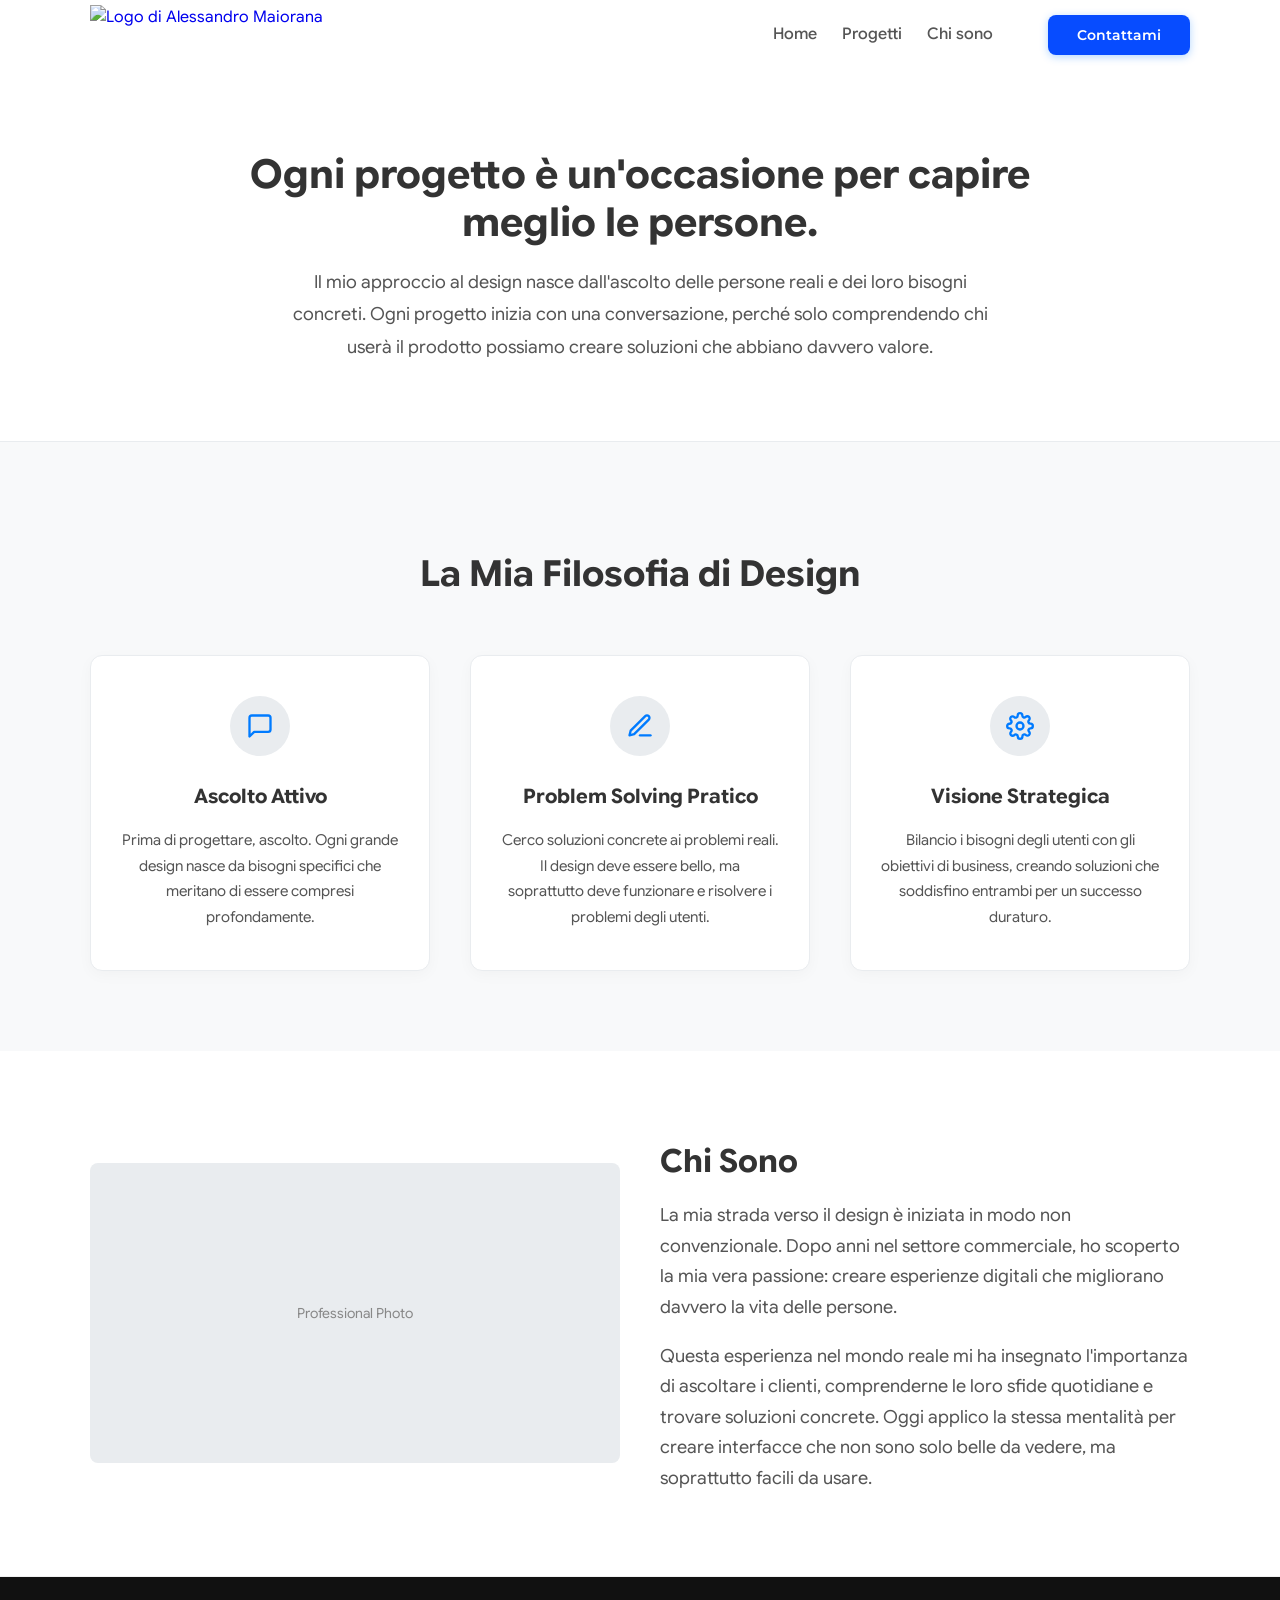
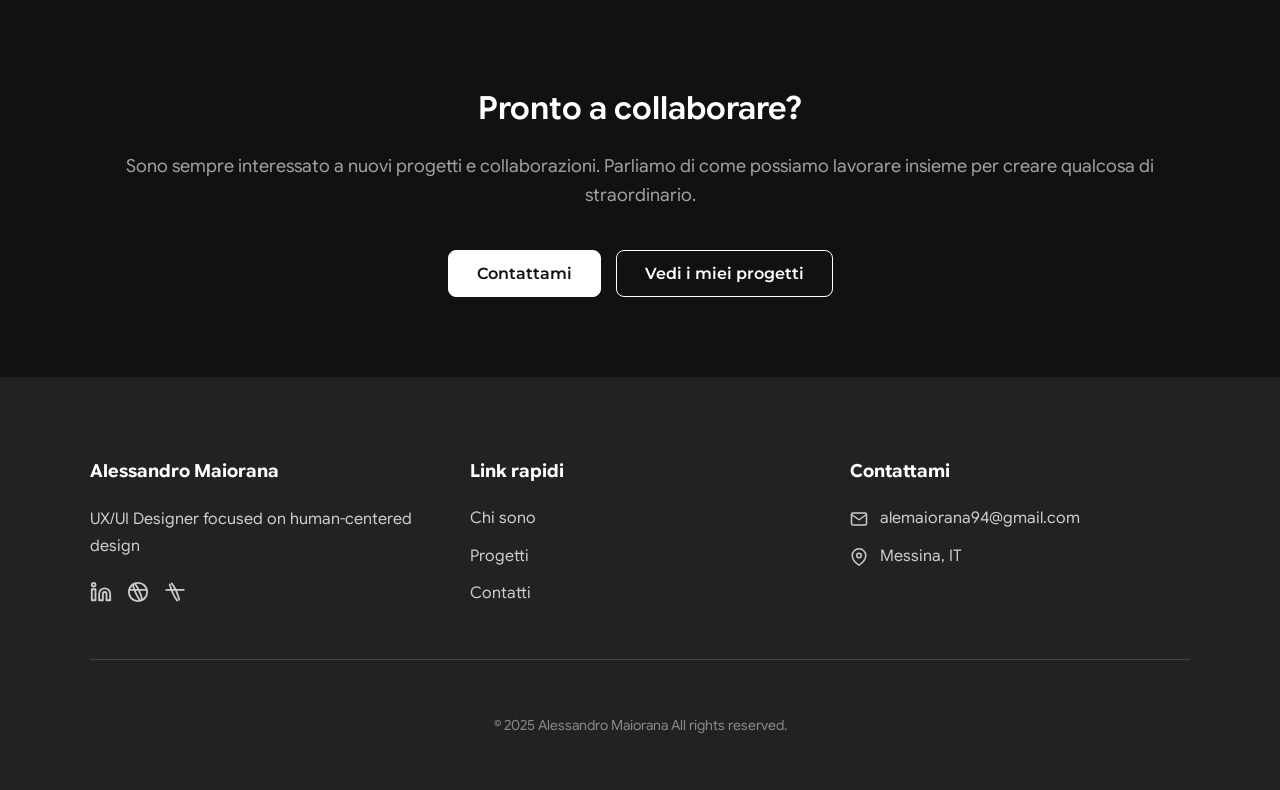
==== commit dc86ead2: "Add files via upload" ====
--- a/aboutme.html
+++ b/aboutme.html
@@ -9,7 +9,6 @@
     <link rel="stylesheet" href="style.css">
     <link rel="preconnect" href="https://fonts.googleapis.com">
     <link rel="preconnect" href="https://fonts.gstatic.com" crossorigin>
-    <link href="https://fonts.googleapis.com/css2?family=Poppins:wght@400;500;700&display=swap" rel="stylesheet">
     <link href="https://fonts.googleapis.com/css2?family=Montserrat:wght@400;700&display=swap" rel="stylesheet">  
 </head>
 
--- a/style.css
+++ b/style.css
@@ -1,9 +1,17 @@
+@font-face {
+    font-family: 'Google Sans Flex';
+    font-style: normal;
+    font-weight: 100 900;
+    font-display: swap;
+    src: url('fonts/google-sans-flex-latin.woff2') format('woff2');
+}
+
 /* ======================== */
 /* STILI GENERALI E GLOBALI */
 /* ======================== */
 
 body {
-    font-family: 'Poppins', sans-serif;
+    font-family: 'Google Sans Flex', sans-serif;
     background-color: #f8f9fa;
     /* Sfondo grigio chiaro per tutto il sito */
     color: #333;
@@ -18,6 +26,10 @@
     /*tutti gli scroll sul sito sono più delicati*/
 }
 
+h2 {
+    font-weight: 600;
+}
+
 
 
 
@@ -48,9 +60,38 @@
     overflow: hidden;
 }
 
+/* Su mobile/tablet: scroll fluido con snap proximity per effetto feed */
+@media (max-width: 992px) {
+    body.progetti-page {
+        scroll-snap-type: y proximity;
+    }
+
+    body.progetti-page .snap-section {
+        max-width: 1100px;
+
+        scroll-snap-align: start;
+        min-height: 100vh;
+        height: auto;
+        /* Altezza dinamica per effetto feed */
+        scroll-snap-stop: always;
+        /* Forza stop su ogni sezione */
+    }
+
+    body.progetti-page .snap-section.progetti-hero {
+        height: 70vh;
+        max-height: 75vh;
+    }
+
+    /* Escludi footer dallo snap su mobile/tablet */
+    body.progetti-page .snap-section.project-cta-section {
+        scroll-snap-align: none;
+    }
+}
+
 body.progetti-page .snap-section {
     scroll-snap-align: center;
-    height: 100vh;
+    min-height: 100vh;
+    height: auto;
     box-sizing: border-box;
     display: flex;
     flex-direction: column;
@@ -71,43 +112,72 @@
     content: '';
     position: absolute;
     inset: 0;
-    background: linear-gradient(90deg, rgba(0, 0, 0, 1) 0%, rgba(0, 0, 0, 0) 30%);
+    /* Normal: Scuro a sinistra, sfuma a destra per accogliere il testo a sinistra */
+    background: linear-gradient(90deg, rgba(0, 0, 0, 0.75) 0%, rgba(0, 0, 0, 0.45) 35%, rgba(0, 0, 0, 0.1) 70%, rgba(0, 0, 0, 0) 100%);
     pointer-events: none;
     z-index: 1;
 }
 
 body.progetti-page .progetti-snap.reverse::before {
-    background: linear-gradient(270deg, rgba(0, 0, 0, 1) 0%, rgba(0, 0, 0, 0) 30%);
+    /* Reverse: Scuro a destra, sfuma a sinistra per accogliere il testo a destra */
+    background: linear-gradient(270deg, rgba(0, 0, 0, 0.75) 0%, rgba(0, 0, 0, 0.45) 35%, rgba(0, 0, 0, 0.1) 70%, rgba(0, 0, 0, 0) 100%);
 }
 
 body.progetti-page .progetti-section {
     position: relative;
     z-index: 2;
-    max-width: 1100px;
+    max-width: 1400px;
     width: 100%;
+    margin: 0 auto;
     display: grid;
-    grid-template-columns: minmax(360px, 1.1fr) 1fr;
+    /* Normal Layout: Testo (4fr) a SX, Spazio (1fr) a DX */
+    grid-template-columns: minmax(360px, 4fr) 1fr;
     gap: 2.5rem;
     align-items: center;
-    padding: 2.5rem 1.5rem;
+    padding: 0;
+    padding-top: 2.5rem;
+}
+
+body.progetti-page .progetti-snap.reverse .progetti-section {
+    /* Reverse Layout: Spazio (1fr) a SX, Testo (4fr) a DX */
+    grid-template-columns: 1fr minmax(360px, 4fr);
+}
+
+body.progetti-page .progetti-snap.reverse .progetti-text {
+    /* Posiziona il testo nella seconda colonna del reverse */
+    grid-column: 2;
+    /* Allinea il CONTENITORE stesso a destra della griglia */
+    justify-self: end;
+    /* Allinea tutto a destra per il reverse */
+    align-items: flex-end;
+    text-align: right;
 }
 
 body.progetti-page .progetti-text {
     background: transparent;
     color: rgba(255, 255, 255, 0.95);
     border: none;
-    border-radius: 22px;
-    padding: 2.5rem;
     backdrop-filter: none;
     box-shadow: none;
-    max-width: 560px;
+    width: 80%;
+
+    /* Gestione dello spazio TRA i messaggi interni (Titolo, P, Cards) */
+    display: flex;
+    flex-direction: column;
+    gap: 2rem;
+    align-items: flex-start;
 }
 
 body.progetti-page .progetti-cards {
-    display: flex;
-    flex-direction: column;
+    display: grid;
+    grid-template-columns: 1fr 1fr;
+    grid-template-rows: auto auto;
     gap: 1.5rem;
     width: 100%;
+}
+
+body.progetti-page .progetti-card:first-child {
+    grid-column: 1 / span 2;
 }
 
 body.progetti-page .progetti-card {
@@ -120,6 +190,8 @@
     display: flex;
     flex-direction: column;
     gap: 0.75rem;
+    align-items: flex-start;
+    text-align: left; /* Forza il testo a sinistra anche se il padre è allineato a destra */
 }
 
 body.progetti-page .progetti-card h4 {
@@ -146,20 +218,14 @@
 
 body.progetti-page .progetti-text h2 {
     margin-top: 0;
+    margin-bottom: 0;
+    /* Rimuove il margine base del browser */
     font-size: 3rem;
     line-height: 1.1;
 }
 
-@media (max-width: 900px) {
-    body.progetti-page .progetti-text h2 {
-        font-size: 2.4rem;
-    }
-}
-
-/* Sezione con solo testo: mantieni il contenuto allineato a destra */
-.progetti-section.only-text>.progetti-text {
-    grid-column: 2;
-}
+
+/* Rimossa ex-regola only text inefficace dato l'alternanza tramite .reverse */
 
 body.progetti-page .project-image {
     justify-content: center;
@@ -182,7 +248,6 @@
 body.progetti-page .snap-section.progetti-hero {
     justify-content: center;
     align-items: center;
-    padding: 0 2rem;
     height: 70vh;
     max-height: 75vh;
     text-align: center;
@@ -211,9 +276,22 @@
 }
 
 @keyframes bounce {
-    0%, 20%, 50%, 80%, 100% { transform: translateY(0); }
-    40% { transform: translateY(-20px); }
-    60% { transform: translateY(-10px); }
+
+    0%,
+    20%,
+    50%,
+    80%,
+    100% {
+        transform: translateY(0);
+    }
+
+    40% {
+        transform: translateY(-20px);
+    }
+
+    60% {
+        transform: translateY(-10px);
+    }
 }
 
 
@@ -262,10 +340,6 @@
     padding-right: 0;
 }
 
-/* Stili per i metadata dei progetti */
-.project-meta {
-    display: none;
-}
 
 .project-type,
 .project-duration {
@@ -825,7 +899,7 @@
 }
 
 .page-title-section h2 {
-    font-size: 42px;
+    font-size: 2.5rem;
     font-weight: 700;
     margin-top: 0;
     margin-bottom: 20px;
@@ -1039,7 +1113,8 @@
 }
 
 .section-title h2 {
-    font-size: 36px;
+    font-size: 2.25rem;
+    /* 36px */
     font-weight: 700;
     margin-bottom: 15px;
 }
@@ -1136,7 +1211,8 @@
 }
 
 .about-text h2 {
-    font-size: 36px;
+    font-size: 2.25rem;
+    /* 36px */
     font-weight: 700;
     margin-bottom: 20px;
 }
@@ -1235,7 +1311,8 @@
 }
 
 .cta-section h2 {
-    font-size: 36px;
+    font-size: 2.25rem;
+    /* 36px */
     font-weight: 700;
     margin-bottom: 20px;
 }
@@ -1754,21 +1831,22 @@
     }
 
     /* Responsive per pagina progetti */
-    body.progetti-page .progetti-section {
+    body.progetti-page .progetti-section,
+    body.progetti-page .progetti-snap.reverse .progetti-section {
         grid-template-columns: 1fr;
         gap: 2rem;
-        padding: 2rem 1rem;
-    }
-
-    body.progetti-page .progetti-text {
-        padding: 1.5rem;
-        text-align: center;
-    }
+    }
+
+    body.progetti-page .progetti-snap.reverse .progetti-text {
+        grid-column: 1;
+        /* Reset colonna su mobile a destra */
+    }
+
 
     body.progetti-page .progetti-cards {
         gap: 1rem;
         max-width: 600px;
-        margin: 0 auto;
+        margin: 0;
     }
 
     body.progetti-page .progetti-card {
@@ -1777,18 +1855,11 @@
 
 
 
-
-
-
-
-
-
-
-
-
-
-
-
+    @media (max-width: 900px) {
+        body.progetti-page .progetti-text h2 {
+            font-size: 2.4rem;
+        }
+    }
 
 
     .process-steps {
@@ -1824,25 +1895,29 @@
     body.progetti-page .snap-section {
         padding: 0 1rem;
         height: auto;
-        min-height: 100vh;
-    }
-
-    body.progetti-page .progetti-snap::before {
-        background: linear-gradient(180deg, rgba(0, 0, 0, 0.4) 0%, rgba(0, 0, 0, 0.2) 30%, rgba(0, 0, 0, 0) 70%);
-    }
-
+        /* Altezza dinamica per effetto feed */
+        scroll-snap-align: start;
+        scroll-snap-stop: always;
+        /* Forza stop su ogni sezione */
+    }
+
+    body.progetti-page .snap-section.progetti-hero {
+        height: 70vh;
+        max-height: 75vh;
+    }
+
+    /* Su mobile il gradiente è uguale per tutte le sezioni (normale e reverse) */
+    body.progetti-page .progetti-snap::before,
     body.progetti-page .progetti-snap.reverse::before {
         background: linear-gradient(180deg, rgba(0, 0, 0, 0.4) 0%, rgba(0, 0, 0, 0.2) 30%, rgba(0, 0, 0, 0) 70%);
     }
 
     body.progetti-page .progetti-section {
         gap: 1.5rem;
-        padding: 1.5rem 0.5rem;
     }
 
     body.progetti-page .progetti-text {
         padding: 1rem;
-        text-align: center;
     }
 
     body.progetti-page .progetti-text h2 {
@@ -1852,7 +1927,7 @@
     body.progetti-page .progetti-cards {
         gap: 1rem;
         max-width: 500px;
-        margin: 0 auto;
+        margin: 0;
     }
 
     body.progetti-page .progetti-card {
@@ -1868,22 +1943,7 @@
     }
 
 
-    .mobile-logo-container {
-        position: fixed;
-        top: -15px;
-        left: 29px;
-        opacity: 0;
-        pointer-events: none;
-        transition: opacity 1.2s ease-in-out;
-        display: list-item;
-    }
-
-    .mobile-logo-container img {
-        height: 60px;
-        width: auto;
-        /* RIMOSSO OGNI MASCHERA */
-        transition: none;
-    }
+
 
     header nav ul.nav-active .mobile-logo-container {
         opacity: 1;
@@ -2073,9 +2133,15 @@
         font-size: 40px;
     }
 
+    .section-title p {
+        margin: 0;
+    }
+
     .section-title h2 {
         font-size: 32px;
     }
+
+
 
     .about-content {
         flex-direction: column;
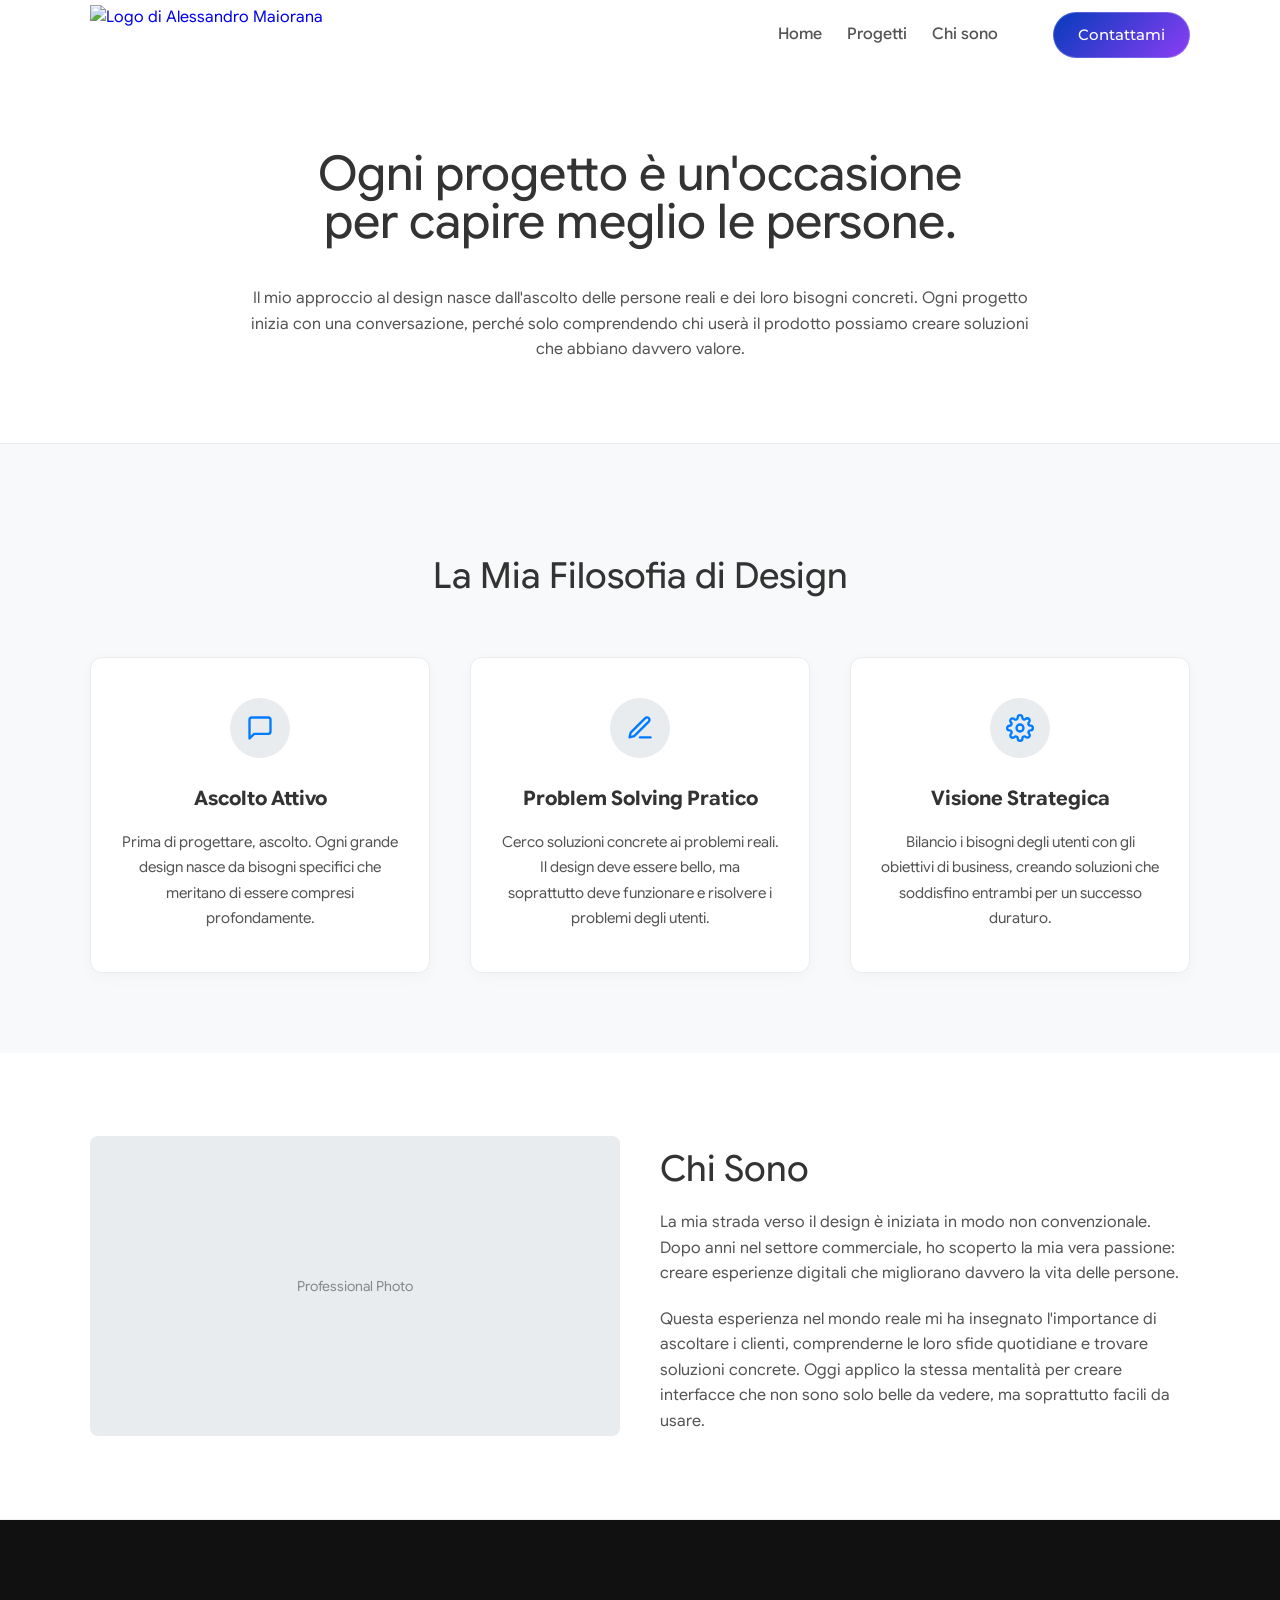
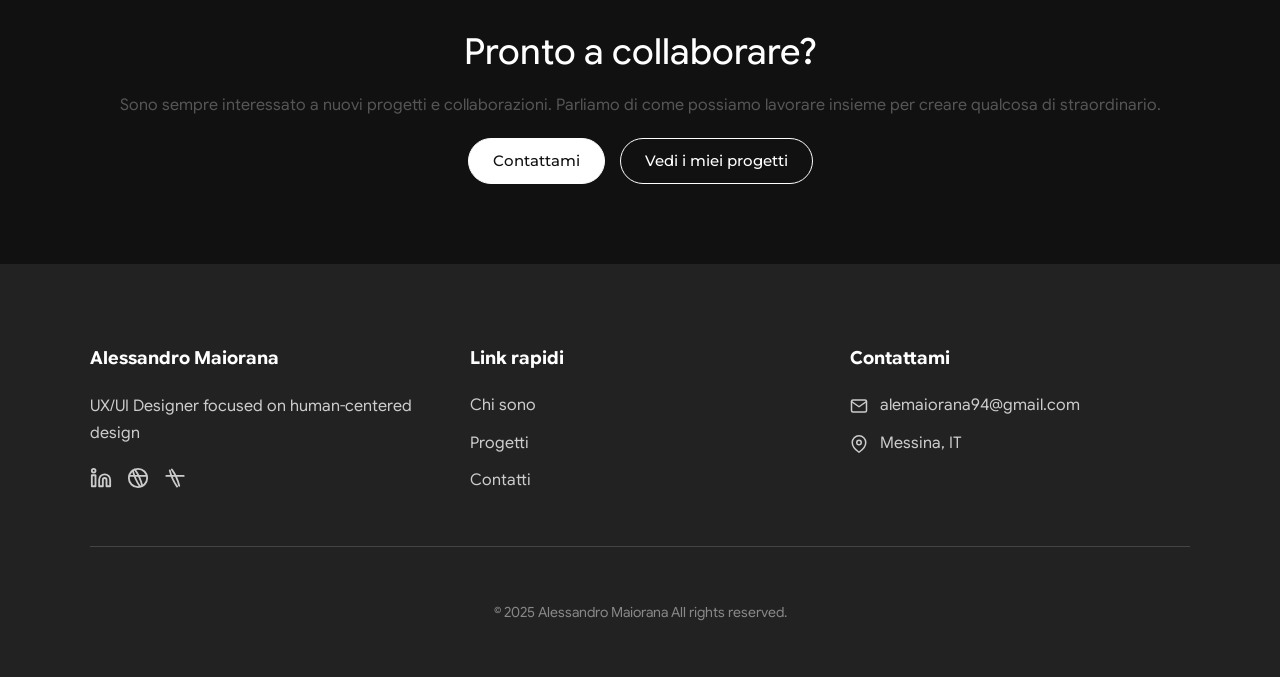
==== commit 20a126c5: "Add files via upload" ====
--- a/aboutme.html
+++ b/aboutme.html
@@ -34,7 +34,7 @@
                     <li><a href="index.html">Home</a></li>
                     <li><a href="progetti.html">Progetti</a></li>
                     <li><a href="aboutme.html">Chi sono</a></li>
-                    <a href="contact.html" class="btn btn-primary nav-cta">Contattami</a>
+                    <a href="contact.html" class="btn btn-primary">Contattami</a>
                 </ul>
             </nav>
 
@@ -50,8 +50,8 @@
     <main>
         <section class="page-title-section scroll-animate fade-in">
             <div class="container-narrow">
-                <h2 class="hover-text-container"> <span class="base-text">Ogni progetto è un'occasione per capire meglio le persone.</span> <span class="hover-text">Ogni progetto è un'occasione per capire meglio le persone.</span> </h2>
-                <p class="scroll-animate fade-in delay-1">
+                <h1 class="hover-text-container h1-hero"> <span class="base-text">Ogni progetto è un'occasione per capire meglio le persone.</span> <span class="hover-text">Ogni progetto è un'occasione per capire meglio le persone.</span> </h1>
+                <p class="p-main scroll-animate fade-in delay-1">
                     Il mio approccio al design nasce dall'ascolto delle persone reali e dei loro bisogni concreti.
                     Ogni progetto inizia con una conversazione, perché solo comprendendo chi userà il 
                     prodotto possiamo creare soluzioni che abbiano davvero valore.
@@ -62,7 +62,7 @@
         <section class="philosophy-section">
             <div class="container">
                 <div class="section-title">
-                    <h2 class="hover-text-container"> <span class="base-text">La Mia Filosofia di Design</span> <span class="hover-text">La Mia Filosofia di Design</span> </h2>
+                    <h2 class="hover-text-container h2-section"> <span class="base-text">La Mia Filosofia di Design</span> <span class="hover-text">La Mia Filosofia di Design</span> </h2>
                 </div>
                 <div class="philosophy-grid">
                     <div class="philosophy-card scroll-animate slide-left">
@@ -70,7 +70,7 @@
                             <svg xmlns="http://www.w3.org/2000/svg" width="24" height="24" viewBox="0 0 24 24" fill="none" stroke="currentColor" stroke-width="2" stroke-linecap="round" stroke-linejoin="round"><path d="M21 15a2 2 0 0 1-2 2H7l-4 4V5a2 2 0 0 1 2-2h14a2 2 0 0 1 2 2z"></path></svg>
                         </div>
                         <h3>Ascolto Attivo</h3>
-                        <p>Prima di progettare, ascolto. Ogni grande design nasce da bisogni specifici che meritano di essere compresi profondamente.</p>
+                        <p class="p-main">Prima di progettare, ascolto. Ogni grande design nasce da bisogni specifici che meritano di essere compresi profondamente.</p>
                     </div>
 
                     <div class="philosophy-card scroll-animate fade-in delay-1">
@@ -78,7 +78,7 @@
                             <svg xmlns="http://www.w3.org/2000/svg" width="24" height="24" viewBox="0 0 24 24" fill="none" stroke="currentColor" stroke-width="2" stroke-linecap="round" stroke-linejoin="round"><path d="M12 20h9"></path><path d="M16.5 3.5a2.121 2.121 0 0 1 3 3L7 19l-4 1 1-4L16.5 3.5z"></path></svg>
                         </div>
                         <h3>Problem Solving Pratico</h3>
-                        <p>Cerco soluzioni concrete ai problemi reali. Il design deve essere bello, ma soprattutto deve funzionare e risolvere i problemi degli utenti.</p>
+                        <p class="p-main">Cerco soluzioni concrete ai problemi reali. Il design deve essere bello, ma soprattutto deve funzionare e risolvere i problemi degli utenti.</p>
                     </div>
 
                     <div class="philosophy-card scroll-animate slide-right delay-2">
@@ -86,7 +86,7 @@
                             <svg xmlns="http://www.w3.org/2000/svg" width="24" height="24" viewBox="0 0 24 24" fill="none" stroke="currentColor" stroke-width="2" stroke-linecap="round" stroke-linejoin="round"><circle cx="12" cy="12" r="3"></circle><path d="M19.4 15a1.65 1.65 0 0 0 .33 1.82l.06.06a2 2 0 0 1 0 2.83 2 2 0 0 1-2.83 0l-.06-.06a1.65 1.65 0 0 0-1.82-.33 1.65 1.65 0 0 0-1 1.51V21a2 2 0 0 1-2 2 2 2 0 0 1-2-2v-.09A1.65 1.65 0 0 0 9 19.4a1.65 1.65 0 0 0-1.82.33l-.06.06a2 2 0 0 1-2.83 0 2 2 0 0 1 0-2.83l.06-.06a1.65 1.65 0 0 0 .33-1.82 1.65 1.65 0 0 0-1.51-1H3a2 2 0 0 1-2-2 2 2 0 0 1 2-2h.09A1.65 1.65 0 0 0 4.6 9a1.65 1.65 0 0 0-.33-1.82l-.06-.06a2 2 0 0 1 0-2.83 2 2 0 0 1 2.83 0l.06.06a1.65 1.65 0 0 0 1.82.33H9a1.65 1.65 0 0 0 1-1.51V3a2 2 0 0 1 2-2 2 2 0 0 1 2 2v.09a1.65 1.65 0 0 0 1 1.51 1.65 1.65 0 0 0 1.82-.33l.06-.06a2 2 0 0 1 2.83 0 2 2 0 0 1 0 2.83l-.06.06a1.65 1.65 0 0 0-.33 1.82V9a1.65 1.65 0 0 0 1.51 1H21a2 2 0 0 1 2 2 2 2 0 0 1-2 2h-.09a1.65 1.65 0 0 0-1.51 1z"></path></svg>
                         </div>
                         <h3>Visione Strategica</h3>
-                        <p>Bilancio i bisogni degli utenti con gli obiettivi di business, creando soluzioni che soddisfino entrambi per un successo duraturo.</p>
+                        <p class="p-main">Bilancio i bisogni degli utenti con gli obiettivi di business, creando soluzioni che soddisfino entrambi per un successo duraturo.</p>
                     </div>
                 </div>
             </div>
@@ -104,12 +104,12 @@
             </div>
 
             <div class="layout-column scroll-animate slide-right delay-1">
-                <h2 class="hover-text-container"> <span class="base-text">Chi Sono</span> <span class="hover-text">Chi Sono</span> </h2>
-                <p>
+                <h2 class="hover-text-container h2-section"> <span class="base-text">Chi Sono</span> <span class="hover-text">Chi Sono</span> </h2>
+                <p class="p-main">
                     La mia strada verso il design è iniziata in modo non convenzionale. Dopo anni nel settore commerciale, ho scoperto la mia vera passione: creare esperienze digitali che migliorano davvero la vita delle persone.
                 </p>
-                <p>
-                    Questa esperienza nel mondo reale mi ha insegnato l'importanza di ascoltare i clienti, comprenderne le loro sfide quotidiane e trovare soluzioni concrete. Oggi applico la stessa mentalità per creare interfacce che non sono solo belle da vedere, ma soprattutto facili da usare.
+                <p class="p-main">
+                    Questa esperienza nel mondo reale mi ha insegnato l'importance di ascoltare i clienti, comprenderne le loro sfide quotidiane e trovare soluzioni concrete. Oggi applico la stessa mentalità per creare interfacce che non sono solo belle da vedere, ma soprattutto facili da usare.
                 </p>
             </div>
 
@@ -119,8 +119,8 @@
 
     <section class="project-cta-section">
         <div class="container">
-            <h2 class="scroll-animate fade-in delay-1">Pronto a collaborare?</h2>
-            <p class="scroll-animate fade-in delay-2">Sono sempre interessato a nuovi progetti e collaborazioni. Parliamo di come possiamo lavorare insieme per creare qualcosa di straordinario.</p>
+            <h2 class="h2-section scroll-animate fade-in delay-1">Pronto a collaborare?</h2>
+            <p class="p-main scroll-animate fade-in delay-2">Sono sempre interessato a nuovi progetti e collaborazioni. Parliamo di come possiamo lavorare insieme per creare qualcosa di straordinario.</p>
             <div class="cta-buttons scroll-animate fade-in delay-3">
                 <a href="contact.html" class="btn btn-light-solid">Contattami</a>
                 <a href="progetti.html" class="btn btn-light-outline">Vedi i miei progetti</a>
--- a/style.css
+++ b/style.css
@@ -13,24 +13,111 @@
 body {
     font-family: 'Google Sans Flex', sans-serif;
     background-color: #f8f9fa;
-    /* Sfondo grigio chiaro per tutto il sito */
     color: #333;
     margin: 0;
     line-height: 1.6;
     overflow-x: hidden;
-    /*IMPEDISCE ALLA PAGINA DI ALLARGARSI PER CONTENERE LE ANIMAZIONI CHE PARTONO FUORI DALLO SCEHRMO*/
 }
 
 html {
     scroll-behavior: smooth;
-    /*tutti gli scroll sul sito sono più delicati*/
-}
-
+}
+
+h1,
 h2 {
-    font-weight: 600;
-}
-
-
+    font-weight: 450;
+}
+
+
+
+
+/* =========================== */
+/* SISTEMA TIPOGRAFICO (MOBILE-FIRST) */
+/* =========================== */
+
+/* --- H1 Hero (Unico) --- */
+.h1-hero {
+    font-size: 32px;
+    /* Base Mobile */
+    line-height: 1.0;
+    font-weight: 450;
+    margin: 0 auto 2.5rem auto;
+    max-width: 90%;
+    /* Evita che il testo tocchi i bordi su schermi piccoli */
+}
+
+/* --- H2 Per Sezioni Principali (Shared) --- */
+.h2-section {
+    font-size: 26px;
+    /* Base Mobile */
+    line-height: 1.2;
+    font-weight: 450;
+    margin-bottom: 20px;
+}
+
+/* --- H2 Per Progetti in Home (Cards) --- */
+.h2-project-home {
+    font-size: 22px;
+    /* Base Mobile */
+    line-height: 1.3;
+    font-weight: 450;
+    margin-bottom: 15px;
+}
+
+/* --- H2 Per Lista Progetti (Scroll Page) --- */
+.h2-project-list {
+    font-size: 2rem;
+    /* Base Mobile */
+    line-height: 1.1;
+    font-weight: 450;
+    margin: 0;
+}
+
+/* --- Paragrafo Standard --- */
+.p-main {
+    font-size: 16px;
+    /* Base Mobile */
+    line-height: 1.6;
+    color: #555;
+    margin-bottom: 20px;
+}
+
+/* --- Desktop Typography Enhancements --- */
+@media (min-width: 992px) {
+
+    .h1-hero {
+        font-size: 48px;
+        /* Desktop Standard (Case Study) */
+    }
+
+    #home-hero-title.h1-hero {
+        font-size: 90px;
+        /* Hero Home (Ultra Large) */
+        letter-spacing: -3px;
+        margin: 0 auto;
+        padding-top: 3rem;
+        padding-bottom: 3rem;
+        max-width: 1300px;
+    }
+
+    .h2-section {
+        font-size: 2.25rem;
+        /* ~36px */
+    }
+
+    .h2-project-home {
+        font-size: 28px;
+    }
+
+    .h2-project-list {
+        font-size: 3rem;
+        /* 48px specifica per la pagina progetti */
+    }
+
+    .p-main {
+        font-size: 16px;
+    }
+}
 
 
 /*PROVIAMO L'EFFETTO PARALLAX*/
@@ -61,14 +148,13 @@
 }
 
 /* Su mobile/tablet: scroll fluido con snap proximity per effetto feed */
-@media (max-width: 992px) {
+@media (max-width: 991px) {
     body.progetti-page {
         scroll-snap-type: y proximity;
     }
 
     body.progetti-page .snap-section {
         max-width: 1100px;
-
         scroll-snap-align: start;
         min-height: 100vh;
         height: auto;
@@ -191,7 +277,8 @@
     flex-direction: column;
     gap: 0.75rem;
     align-items: flex-start;
-    text-align: left; /* Forza il testo a sinistra anche se il padre è allineato a destra */
+    text-align: left;
+    /* Forza il testo a sinistra anche se il padre è allineato a destra */
 }
 
 body.progetti-page .progetti-card h4 {
@@ -216,13 +303,7 @@
     color: rgba(255, 255, 255, 0.95);
 }
 
-body.progetti-page .progetti-text h2 {
-    margin-top: 0;
-    margin-bottom: 0;
-    /* Rimuove il margine base del browser */
-    font-size: 3rem;
-    line-height: 1.1;
-}
+/* body.progetti-page .progetti-text h2 rimosso - gestito da .h2-project-list */
 
 
 /* Rimossa ex-regola only text inefficace dato l'alternanza tramite .reverse */
@@ -308,6 +389,7 @@
     gap: 2rem;
     padding: 1rem 1rem;
     align-items: stretch;
+    border-bottom: 1px solid #e7e7e7b2;
 }
 
 .project-image,
@@ -407,7 +489,12 @@
 
 
 .container {
+    margin: 0 auto;
+    padding: 0 2rem;
     max-width: 1100px;
+}
+
+.container-hero {
     margin: 0 auto;
     padding: 0 2rem;
 }
@@ -566,12 +653,8 @@
 }
 
 /* Spazio tra i link e la CTA */
-nav .nav-cta {
+nav .btn-primary {
     margin-left: 30px;
-    padding: 8px 28px;
-    font-size: 14px;
-    font-weight: 600;
-    border-radius: 8px;
 }
 
 nav ul {
@@ -596,78 +679,129 @@
     color: #000;
 }
 
-
 /* --- LE MIE CTA --- */
 
+/* Mobile First (Base) */
 .btn {
     font-family: 'Montserrat', sans-serif;
-    /*Sto specificando un font solo per i bottoni */
-    padding: 10px 28px;
-    border-radius: 8px;
+    font-weight: 500;
+    padding: 10px 24px;
+    border-radius: 999px;
     text-decoration: none;
-    font-weight: 600;
-    transition: transform 0.3s ease, box-shadow 0.3s ease;
+    font-size: 15px;
     display: inline-flex;
     align-items: center;
     justify-content: center;
-    gap: 8px;
+    gap: 12px;
     border: 1px solid transparent;
-    /* Aggiunto per coerenza dimensionale */
-}
-
-.btn:hover {
-    transform: translateY(-2px);
-}
-
-.btn-primary {
-    color: #fff;
-    border: 1px solid transparent;
-    background: #074CFF;
-    /* Blu classico, accessibile */
-    transition: all 0.3s ease;
-    /* Transizione per un hover più fluido */
-    box-shadow: 0 2px 8px rgba(0, 123, 255, 0.302);
-}
-
-.btn-primary:hover {
-    color: #fff;
-    box-shadow: 0 4px 15px rgba(0, 123, 255, 0.302);
-}
-
-.btn-primary:active,
-.btn-secondary:active {
-    transform: scale(0.96);
-    box-shadow: 0 2px 8px rgba(0, 68, 255, 0.18);
-    filter: brightness(0.9);
-}
-
-.btn-secondary {
-    background-color: #000000;
-    color: #ffffff;
-    border: 1px solid #000000;
-    box-shadow: 0 2px 8px rgba(0, 0, 0, 0.14);
-    /* Ombra nera moderna */
-}
-
-.btn-secondary:hover {
-    box-shadow: 0 4px 15px rgba(0, 0, 0, 0.18);
-    /* Ombra nera più intensa in hover */
+    transition: all 1s cubic-bezier(0.23, 1, 0.32, 1);
+    cursor: pointer;
+    position: relative;
+    overflow: hidden;
+    z-index: 1;
 }
 
 .btn svg {
     width: 18px;
     height: 18px;
-}
-
-/*Focus alle cta e i link per la navigazione da tastiera*/
+    transition: transform 1s cubic-bezier(0.23, 1, 0.32, 1);
+}
+
+/* Base Interactions */
+.btn:active {
+    transform: scale(0.96);
+}
+
 .btn:focus {
     outline: none;
 }
 
 .btn:focus-visible {
     outline: 2px solid #b366ff;
-    outline-offset: 2px;
-    transition: box-shadow 0.2s;
+    outline-offset: 4px;
+}
+
+/* -- Primary Button -- */
+.btn-primary {
+    color: #fff;
+    background: linear-gradient(135deg, #053bbb 0%, #8c3df5 100%);
+    background-size: 102% 102%;
+    /* Fix rendering artifact at rounded edges */
+    background-position: center;
+    border: 1px solid rgba(255, 255, 255, 0.2);
+}
+
+.btn-primary::before {
+    content: '';
+    position: absolute;
+    top: 0;
+    left: -150%;
+    width: 150%;
+    height: 100%;
+    background: linear-gradient(90deg,
+            transparent,
+            rgba(255, 255, 255, 0.3),
+            transparent);
+    transform: skewX(-20deg);
+    transition: all 1.4s cubic-bezier(0.23, 1, 0.32, 1);
+    z-index: -1;
+}
+
+/* -- Secondary Button -- */
+.btn-secondary {
+    background-color: transparent;
+    color: #333;
+    border: 1px solid rgba(0, 0, 0, 0.15);
+}
+
+/* -- Light Buttons (For dark backgrounds) -- */
+.btn-light-solid {
+    background-color: #fff;
+    color: #111;
+    border-color: #fff;
+}
+
+.btn-light-outline {
+    background-color: transparent;
+    color: #fff;
+    border: 1px solid #fff;
+}
+
+/* --- LE MIE CTA (Desktop Enhancements) --- */
+
+@media (min-width: 992px) {
+
+
+    .btn-primary:hover {
+        border-color: rgba(161, 161, 161, 0.4);
+        filter: brightness(0.85);
+        color: #fff;
+    }
+
+    .btn-primary:hover::before {
+        left: 150%;
+    }
+
+    .btn-secondary:hover {
+        color: #000;
+        border-color: rgba(0, 0, 0, 0.3);
+        background-color: rgba(0, 0, 0, 0.08);
+    }
+
+    .btn-light-solid:hover {
+        background-color: #ddd;
+        border-color: #ddd;
+    }
+
+    .btn-light-outline:hover {
+        background-color: #fff;
+        color: #111;
+        border-color: #fff;
+    }
+
+    .btn:hover svg {
+        transform: translateX(4px);
+    }
 }
 
 a:focus {
@@ -795,9 +929,6 @@
     position: relative;
     /* Base per il posizionamento assoluto del figlio */
     cursor: pointer;
-    font-size: 52px;
-    font-weight: 700;
-    line-height: 1.2;
 }
 
 .base-text {
@@ -817,6 +948,8 @@
     -webkit-background-clip: text;
     background-clip: text;
     color: transparent;
+    padding: inherit;
+    box-sizing: border-box;
     opacity: 0;
     /* 1. Di default, il testo colorato è completamente trasparente (invisibile) */
     transition: opacity 0.4s ease-in-out;
@@ -833,31 +966,39 @@
 
 .hero-section {
     display: flex;
-    align-items: center;
-    gap: 2.5rem;
+    flex-direction: column;
+    align-items: center;
+    justify-content: center;
+    text-align: center;
     padding: 2.5rem 0;
-    height: 60vh;
-}
-
+    min-height: 80vh;
+    position: relative;
+    /* necessario per il canvas physics in posizione assoluta */
+}
+
+/* Canvas del motore fisico — sta dietro a tutto il contenuto della hero */
+#physics-canvas {
+    position: absolute;
+    top: 0;
+    left: 0;
+    width: 100%;
+    height: 100%;
+    pointer-events: none;
+    /* non intercetta click/hover sugli elementi sopra */
+    z-index: 0;
+}
+
+/* Il testo hero sta sopra il canvas */
 .hero-text {
-    flex: 1;
-}
-
-.hero-text h1 {
-    font-size: 52px;
-    font-weight: 700;
-    line-height: 1.2;
-    margin-bottom: 20px;
-}
-
-.hero-text p {
-    font-size: 16px;
-    max-width: 500px;
-    margin-bottom: 30px;
+    position: relative;
+    z-index: 1;
+    width: 100%;
 }
 
 .hero-buttons {
     display: flex;
+    align-items: center;
+    justify-content: center;
     gap: 15px;
 }
 
@@ -898,22 +1039,9 @@
     /* Bordo sottile per separare */
 }
 
-.page-title-section h2 {
-    font-size: 2.5rem;
-    font-weight: 700;
-    margin-top: 0;
-    margin-bottom: 20px;
-}
-
-.page-title-section p {
-    font-size: 18px;
-    line-height: 1.8;
-    color: #555;
-    max-width: 700px;
-    /* Limita la larghezza per una migliore leggibilità */
-    margin-left: auto;
-    margin-right: auto;
-}
+/* .page-title-section h2 rimosso - gestito da .h2-section */
+
+/* .page-title-section p rimosso - gestito da .p-main */
 
 /* Sezione Filosofia di Design */
 .philosophy-section {
@@ -1112,19 +1240,9 @@
     margin-bottom: 60px;
 }
 
-.section-title h2 {
-    font-size: 2.25rem;
-    /* 36px */
-    font-weight: 700;
-    margin-bottom: 15px;
-}
-
-.section-title p {
-    font-size: 16px;
-    color: #666;
-    max-width: 600px;
-    margin: 0 auto;
-}
+/* .section-title h2 rimosso - gestito da .h2-section */
+
+/* .section-title p rimosso - gestito da .p-main */
 
 .project-card {
     background-color: #ffffff;
@@ -1194,9 +1312,12 @@
 .about-section {
     padding: 5rem 0;
     background-color: white;
+    display: flex;
+    justify-content: center;
 }
 
 .about-content {
+    max-width: 1100px;
     display: flex;
     align-items: stretch;
     gap: 60px;
@@ -1210,22 +1331,9 @@
     flex: 1;
 }
 
-.about-text h2 {
-    font-size: 2.25rem;
-    /* 36px */
-    font-weight: 700;
-    margin-bottom: 20px;
-}
-
-.about-text p {
-    color: #555;
-    line-height: 1.8;
-    margin-bottom: 20px;
-}
-
-.about-text .btn {
-    margin-top: 10px;
-}
+/* .about-text h2 rimosso - gestito da .h2-section */
+
+/* .about-text p rimosso - gestito da .p-main */
 
 .about-image .image-placeholder {
     height: 400px;
@@ -1310,38 +1418,15 @@
     gap: 15px;
 }
 
-.cta-section h2 {
-    font-size: 2.25rem;
-    /* 36px */
-    font-weight: 700;
-    margin-bottom: 20px;
-}
-
-.cta-section p {
-    font-size: 18px;
-    color: #666;
-    max-width: 650px;
-    margin: 0 auto 40px auto;
-    line-height: 1.7;
-}
+/* .cta-section h2 rimosso - gestito da .h2-section */
+
+/* .cta-section p rimosso - gestito da .p-main */
 
 /* --- Pagina Case Study: Hero --- */
 .case-study-hero {
     padding: 4rem 0;
     text-align: center;
     background-color: #fff;
-}
-
-.case-study-title h1 {
-    font-size: 48px;
-    margin-bottom: 15px;
-}
-
-.case-study-title p {
-    font-size: 18px;
-    color: #666;
-    max-width: 700px;
-    margin: 0 auto 50px auto;
 }
 
 .case-study-meta {
@@ -1409,16 +1494,9 @@
 }
 
 /* Aggiunge un bordo sopra la prima sezione dopo l'hero */
-.project-content-section h2 {
-    font-size: 32px;
-    margin-bottom: 20px;
-}
-
-.project-content-section p {
-    font-size: 18px;
-    line-height: 1.7;
-    color: #555;
-}
+/* .project-content-section h2 rimosso - gestito da .h2-section */
+
+/* .project-content-section p rimosso - gestito da .p-main */
 
 .subsection-title {
     font-size: 24px;
@@ -1733,57 +1811,36 @@
     text-align: center;
 }
 
-.project-cta-section h2 {
-    font-size: 32px;
-    margin-bottom: 15px;
-}
-
-.project-cta-section p {
-    font-size: 18px;
-    color: #a0a0a0;
-    /* Grigio chiaro per il sottotitolo */
-    margin-bottom: 40px;
-}
-
-/* Nuovi stili per i bottoni su sfondo scuro */
-.btn.btn-light-outline {
-    background-color: transparent;
-    color: #fff;
-    border: 1px solid #fff;
-    border-radius: 8px;
-}
-
-.btn.btn-light-outline:hover {
-    background-color: #fff;
-    color: #111;
-    border-color: #fff;
-}
-
-.btn.btn-light-solid {
-    background-color: #fff;
-    color: #111;
-    border-color: #fff;
-}
-
-.btn.btn-light-solid:hover {
-    background-color: #ddd;
-    border-color: #ddd;
-}
+/* .project-cta-section h2 rimosso - gestito da .h2-section */
+
+/* .project-cta-section p rimosso - gestito da .p-main */
+
 
 #projects {
     scroll-margin-top: 70px;
 }
 
-
 /* ================================================= */
-/* SEZIONE PER L'ADATTABILITÀ (MOBILE & TABLET)      */
 /* ================================================= */
-
-/* --- Breakpoint per Tablet (e schermi medi) --- */
+/* ------------- BREAKPOINT PER TABLET ------------- */
+/* ================================================= */
+/* ================================================= */
+
+
 @media (max-width: 992px) {
+
+    .container,
+    .container-narrow,
+    body.progetti-page .snap-section {
+        padding: 0 1rem;
+    }
 
     .hero-image {
         display: none;
+    }
+
+    .text-justify {
+        text-align: justify;
     }
 
 
@@ -1792,7 +1849,7 @@
         height: unset;
         grid-template-columns: 1fr;
         gap: 1rem;
-        padding: 3rem 2rem;
+        padding: 3rem 1rem;
     }
 
 
@@ -1854,12 +1911,7 @@
     }
 
 
-
-    @media (max-width: 900px) {
-        body.progetti-page .progetti-text h2 {
-            font-size: 2.4rem;
-        }
-    }
+    /* rimosso override mobile h2 progetti */
 
 
     .process-steps {
@@ -1874,7 +1926,17 @@
     }
 }
 
-/* --- Breakpoint per Mobile (e schermi piccoli) --- */
+
+
+
+/* ------------------------------------*/
+/* ------------------------------------*/
+/* ------ BREAKPOINT PER MOBILE ------ */
+/* ------------------------------------*/
+/* ------------------------------------*/
+
+
+
 @media (max-width: 768px) {
 
     .cta-buttons {
@@ -1891,9 +1953,16 @@
         -webkit-tap-highlight-color: rgba(0, 0, 0, 0);
     }
 
+    .container-hero {
+        margin: 0 auto;
+        padding: 0 1rem;
+        display: flex;
+        justify-content: center;
+    }
+
     /* Responsive per pagina progetti */
     body.progetti-page .snap-section {
-        padding: 0 1rem;
+        padding: 1rem 1rem;
         height: auto;
         /* Altezza dinamica per effetto feed */
         scroll-snap-align: start;
@@ -1909,29 +1978,49 @@
     /* Su mobile il gradiente è uguale per tutte le sezioni (normale e reverse) */
     body.progetti-page .progetti-snap::before,
     body.progetti-page .progetti-snap.reverse::before {
-        background: linear-gradient(180deg, rgba(0, 0, 0, 0.4) 0%, rgba(0, 0, 0, 0.2) 30%, rgba(0, 0, 0, 0) 70%);
-    }
-
-    body.progetti-page .progetti-section {
+        background: linear-gradient(180deg, rgba(0, 0, 0, 1.4) 0%, rgba(0, 0, 0, 1) 30%, rgba(0, 0, 0, 0) 70%);
+    }
+
+    body.progetti-page .progetti-section,
+    body.progetti-page .progetti-snap.reverse .progetti-section {
+        grid-template-columns: 1fr;
+        justify-content: center;
         gap: 1.5rem;
     }
 
-    body.progetti-page .progetti-text {
-        padding: 1rem;
-    }
-
-    body.progetti-page .progetti-text h2 {
-        font-size: 2rem;
-    }
+    body.progetti-page .progetti-text,
+    body.progetti-page .progetti-snap.reverse .progetti-text {
+        grid-column: 1;
+        justify-self: center;
+        align-items: center;
+        text-align: center;
+        width: 100%;
+        max-width: 600px;
+        margin: 0 auto;
+    }
+
+    /* rimosso override tiny mobile h2 progetti */
 
     body.progetti-page .progetti-cards {
+        grid-template-columns: 1fr;
+        grid-template-rows: auto;
         gap: 1rem;
         max-width: 500px;
-        margin: 0;
+        margin: 0 auto;
+    }
+
+    body.progetti-page .progetti-card:first-child {
+        grid-column: 1;
     }
 
     body.progetti-page .progetti-card {
         padding: 1rem;
+        align-items: center;
+        text-align: center;
+    }
+
+    body.progetti-page .progetti-card .tag {
+        align-self: center;
     }
 
     body.progetti-page .progetti-card h4 {
@@ -2019,14 +2108,12 @@
         align-items: stretch;
     }
 
-    nav .nav-cta {
+    nav .btn-primary {
         display: block;
         width: 90%;
         margin: 60px auto 0 auto;
         text-align: center;
         padding: 10px 0;
-        font-size: 16px;
-        border-radius: 8px;
     }
 
 
@@ -2102,19 +2189,25 @@
 
     .hero-section {
         text-align: center;
-        padding: 3.5rem 0 6.5rem 0;
-    }
-
-    .hero-text p {
-        margin-left: auto;
-        margin-right: auto;
-    }
+        /* Rimuovo il padding asimmetrico per centrare perfettamente il contenuto */
+        padding: 2rem 0;
+        /* min-height è più sicuro di height su mobile, impedisce al testo di uscire dallo schermo */
+        min-height: 70vh;
+    }
+
+    /* rimosso override mobile hero */
 
     .hero-buttons {
         display: flex;
         flex-direction: column;
         align-items: center;
         justify-content: center;
+        gap: 1.2rem;
+        /* Più aria tra i due bottoni che si impilano */
+    }
+
+    .hero-buttons .btn {
+        max-width: 300px;
     }
 
     .hover-text-container .hover-text {
@@ -2129,17 +2222,13 @@
         height: 280px;
     }
 
-    .hero-text h1 {
-        font-size: 40px;
-    }
+    /* rimosso override mobile hero h1 */
 
     .section-title p {
         margin: 0;
     }
 
-    .section-title h2 {
-        font-size: 32px;
-    }
+    /* rimosso override mobile h2 section */
 
 
 
@@ -2167,9 +2256,7 @@
         margin-bottom: 40px;
     }
 
-    .about-text h2 {
-        font-size: 32px;
-    }
+    /* rimosso override mobile h2 about */
 
     .process-steps {
         flex-direction: column;
@@ -2180,9 +2267,7 @@
         min-width: 300px;
     }
 
-    .cta-section h2 {
-        font-size: 30px;
-    }
+    /* rimosso override mobile cta */
 
     .cta-section p {
         font-size: 16px;
@@ -2210,9 +2295,7 @@
         text-align: left;
     }
 
-    .case-study-title h1 {
-        font-size: 36px;
-    }
+    /* rimosso override mobile case study h1 */
 
     .research-cards-container {
         flex-direction: column;
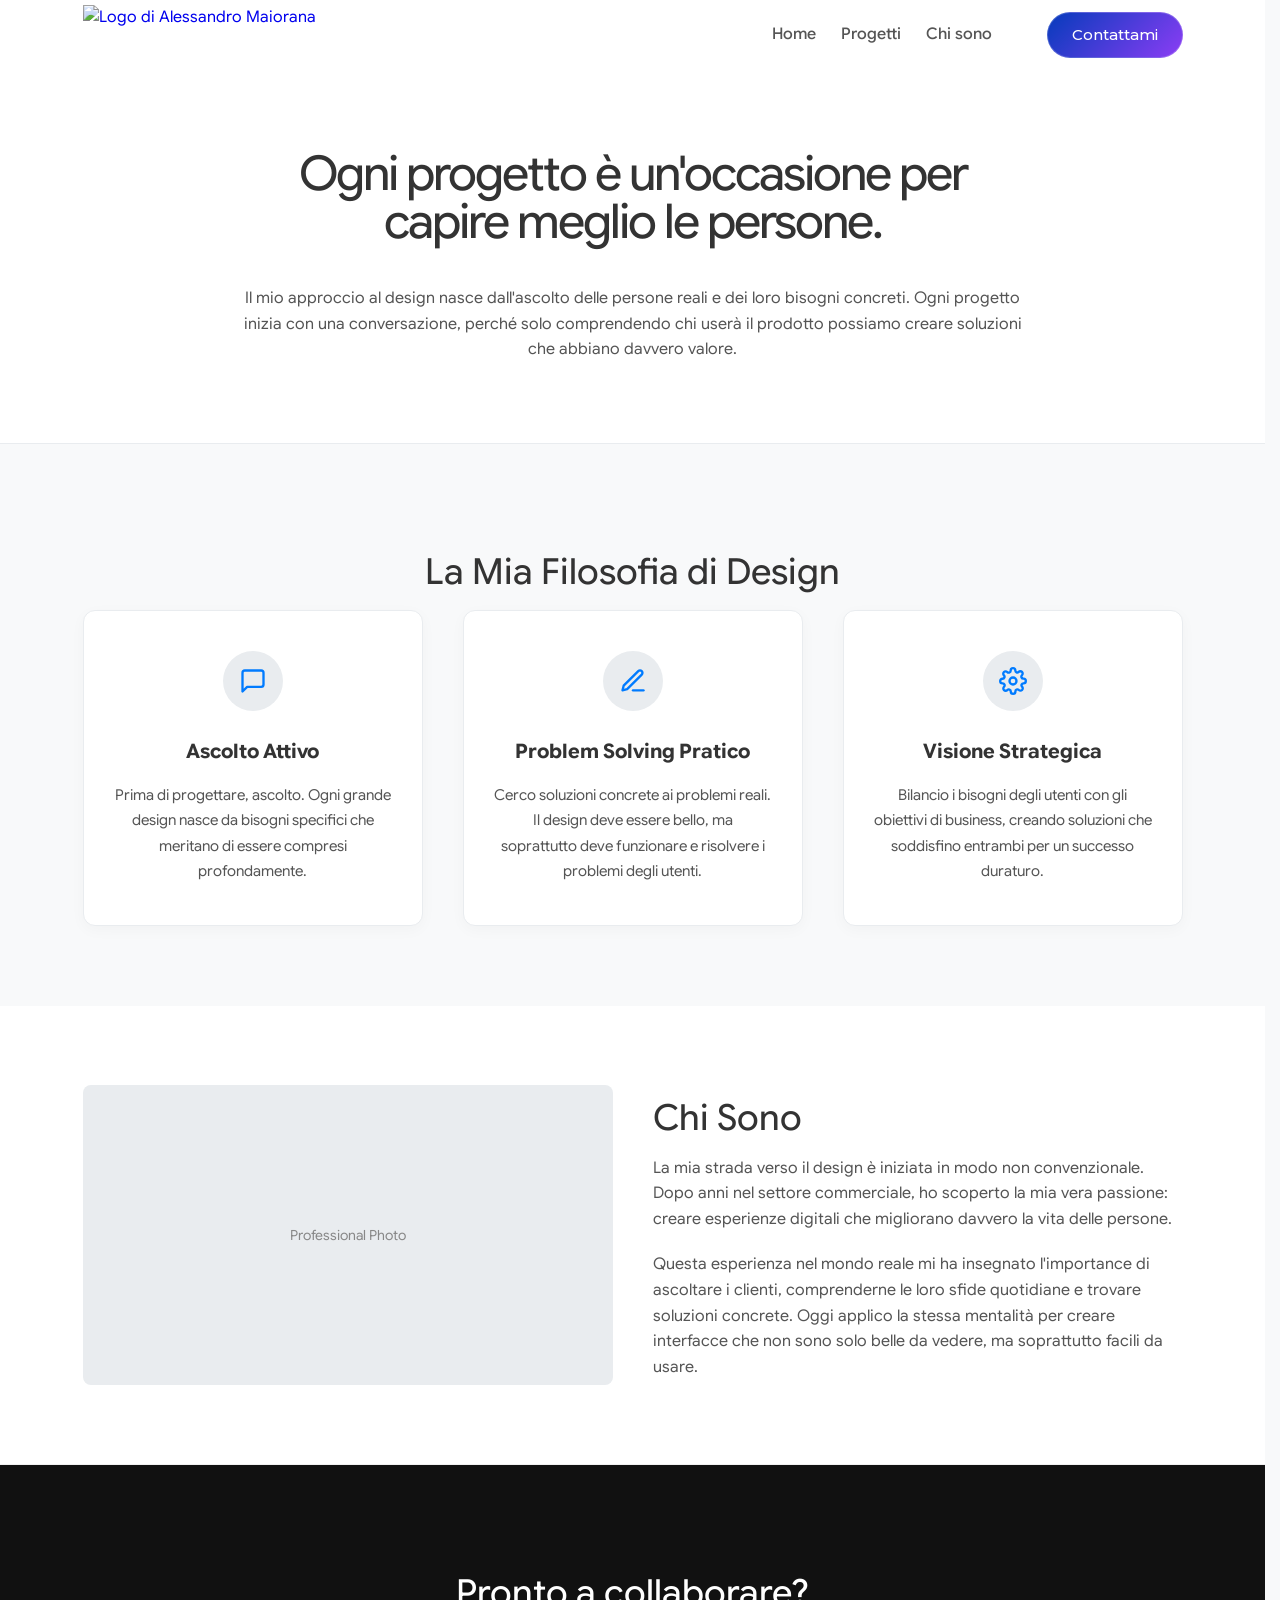
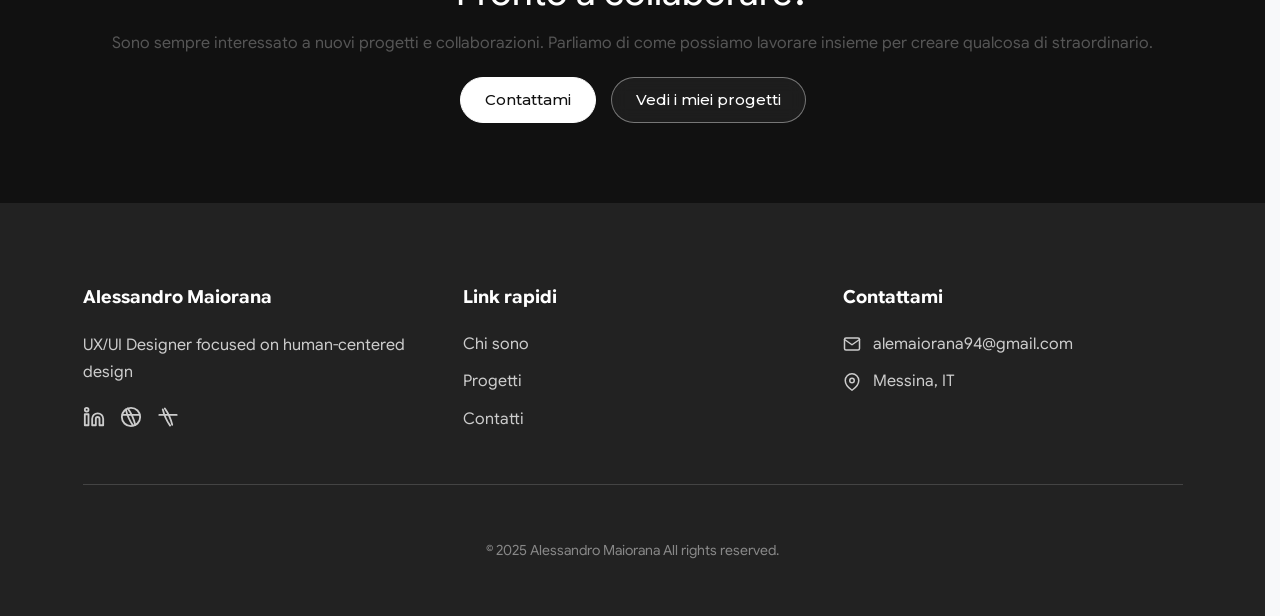
==== commit a25382ef: "Add files via upload" ====
--- a/aboutme.html
+++ b/aboutme.html
@@ -7,9 +7,6 @@
     <title>Contatti - Alessandro Maiorana</title>
     <link rel="icon" type="image/svg+xml" href="logoAM.svg">
     <link rel="stylesheet" href="style.css">
-    <link rel="preconnect" href="https://fonts.googleapis.com">
-    <link rel="preconnect" href="https://fonts.gstatic.com" crossorigin>
-    <link href="https://fonts.googleapis.com/css2?family=Montserrat:wght@400;700&display=swap" rel="stylesheet">  
 </head>
 
 <body>
--- a/style.css
+++ b/style.css
@@ -1,2446 +1,2761 @@
-@font-face {
-    font-family: 'Google Sans Flex';
-    font-style: normal;
-    font-weight: 100 900;
-    font-display: swap;
-    src: url('fonts/google-sans-flex-latin.woff2') format('woff2');
-}
-
-/* ======================== */
-/* STILI GENERALI E GLOBALI */
-/* ======================== */
-
-body {
-    font-family: 'Google Sans Flex', sans-serif;
-    background-color: #f8f9fa;
-    color: #333;
-    margin: 0;
-    line-height: 1.6;
-    overflow-x: hidden;
-}
-
-html {
-    scroll-behavior: smooth;
-}
-
-h1,
-h2 {
-    font-weight: 450;
-}
-
-
-
-
-/* =========================== */
-/* SISTEMA TIPOGRAFICO (MOBILE-FIRST) */
-/* =========================== */
-
-/* --- H1 Hero (Unico) --- */
-.h1-hero {
-    font-size: 32px;
-    /* Base Mobile */
-    line-height: 1.0;
-    font-weight: 450;
-    margin: 0 auto 2.5rem auto;
-    max-width: 90%;
-    /* Evita che il testo tocchi i bordi su schermi piccoli */
-}
-
-/* --- H2 Per Sezioni Principali (Shared) --- */
-.h2-section {
-    font-size: 26px;
-    /* Base Mobile */
-    line-height: 1.2;
-    font-weight: 450;
-    margin-bottom: 20px;
-}
-
-/* --- H2 Per Progetti in Home (Cards) --- */
-.h2-project-home {
-    font-size: 22px;
-    /* Base Mobile */
-    line-height: 1.3;
-    font-weight: 450;
-    margin-bottom: 15px;
-}
-
-/* --- H2 Per Lista Progetti (Scroll Page) --- */
-.h2-project-list {
-    font-size: 2rem;
-    /* Base Mobile */
-    line-height: 1.1;
-    font-weight: 450;
-    margin: 0;
-}
-
-/* --- Paragrafo Standard --- */
-.p-main {
-    font-size: 16px;
-    /* Base Mobile */
-    line-height: 1.6;
-    color: #555;
-    margin-bottom: 20px;
-}
-
-/* --- Desktop Typography Enhancements --- */
-@media (min-width: 992px) {
-
-    .h1-hero {
-        font-size: 48px;
-        /* Desktop Standard (Case Study) */
-    }
-
-    #home-hero-title.h1-hero {
-        font-size: 90px;
-        /* Hero Home (Ultra Large) */
-        letter-spacing: -3px;
-        margin: 0 auto;
-        padding-top: 3rem;
-        padding-bottom: 3rem;
-        max-width: 1300px;
-    }
-
-    .h2-section {
-        font-size: 2.25rem;
-        /* ~36px */
-    }
-
-    .h2-project-home {
-        font-size: 28px;
-    }
-
-    .h2-project-list {
-        font-size: 3rem;
-        /* 48px specifica per la pagina progetti */
-    }
-
-    .p-main {
-        font-size: 16px;
-    }
-}
-
-
-/*PROVIAMO L'EFFETTO PARALLAX*/
-.parallax-container {
-    perspective: 800px;
-    /* Aumenta la profondità 3D */
-}
-
-.parallax-img {
-    transition: transform 0.2s cubic-bezier(.25, .46, .45, .94);
-    will-change: transform;
-}
-
-/* =========================== */
-/* ONE-PAGE SCROLL (Pagina Progetti) */
-/* =========================== */
-
-body.progetti-page {
-    scroll-behavior: smooth;
-}
-
-body.progetti-page:not(.scroll-locked) {
-    scroll-snap-type: y mandatory;
-}
-
-body.progetti-page.scroll-locked {
-    overflow: hidden;
-}
-
-/* Su mobile/tablet: scroll fluido con snap proximity per effetto feed */
-@media (max-width: 991px) {
-    body.progetti-page {
-        scroll-snap-type: y proximity;
-    }
-
-    body.progetti-page .snap-section {
-        max-width: 1100px;
-        scroll-snap-align: start;
-        min-height: 100vh;
-        height: auto;
-        /* Altezza dinamica per effetto feed */
-        scroll-snap-stop: always;
-        /* Forza stop su ogni sezione */
-    }
-
-    body.progetti-page .snap-section.progetti-hero {
-        height: 70vh;
-        max-height: 75vh;
-    }
-
-    /* Escludi footer dallo snap su mobile/tablet */
-    body.progetti-page .snap-section.project-cta-section {
-        scroll-snap-align: none;
-    }
-}
-
-body.progetti-page .snap-section {
-    scroll-snap-align: center;
-    min-height: 100vh;
-    height: auto;
-    box-sizing: border-box;
-    display: flex;
-    flex-direction: column;
-    justify-content: center;
-    padding: 0 2rem;
-    position: relative;
-}
-
-body.progetti-page .progetti-snap {
-    position: relative;
-    background-size: cover;
-    background-position: center;
-    background-repeat: no-repeat;
-    overflow: hidden;
-}
-
-body.progetti-page .progetti-snap::before {
-    content: '';
-    position: absolute;
-    inset: 0;
-    /* Normal: Scuro a sinistra, sfuma a destra per accogliere il testo a sinistra */
-    background: linear-gradient(90deg, rgba(0, 0, 0, 0.75) 0%, rgba(0, 0, 0, 0.45) 35%, rgba(0, 0, 0, 0.1) 70%, rgba(0, 0, 0, 0) 100%);
-    pointer-events: none;
-    z-index: 1;
-}
-
-body.progetti-page .progetti-snap.reverse::before {
-    /* Reverse: Scuro a destra, sfuma a sinistra per accogliere il testo a destra */
-    background: linear-gradient(270deg, rgba(0, 0, 0, 0.75) 0%, rgba(0, 0, 0, 0.45) 35%, rgba(0, 0, 0, 0.1) 70%, rgba(0, 0, 0, 0) 100%);
-}
-
-body.progetti-page .progetti-section {
-    position: relative;
-    z-index: 2;
-    max-width: 1400px;
-    width: 100%;
-    margin: 0 auto;
-    display: grid;
-    /* Normal Layout: Testo (4fr) a SX, Spazio (1fr) a DX */
-    grid-template-columns: minmax(360px, 4fr) 1fr;
-    gap: 2.5rem;
-    align-items: center;
-    padding: 0;
-    padding-top: 2.5rem;
-}
-
-body.progetti-page .progetti-snap.reverse .progetti-section {
-    /* Reverse Layout: Spazio (1fr) a SX, Testo (4fr) a DX */
-    grid-template-columns: 1fr minmax(360px, 4fr);
-}
-
-body.progetti-page .progetti-snap.reverse .progetti-text {
-    /* Posiziona il testo nella seconda colonna del reverse */
-    grid-column: 2;
-    /* Allinea il CONTENITORE stesso a destra della griglia */
-    justify-self: end;
-    /* Allinea tutto a destra per il reverse */
-    align-items: flex-end;
-    text-align: right;
-}
-
-body.progetti-page .progetti-text {
-    background: transparent;
-    color: rgba(255, 255, 255, 0.95);
-    border: none;
-    backdrop-filter: none;
-    box-shadow: none;
-    width: 80%;
-
-    /* Gestione dello spazio TRA i messaggi interni (Titolo, P, Cards) */
-    display: flex;
-    flex-direction: column;
-    gap: 2rem;
-    align-items: flex-start;
-}
-
-body.progetti-page .progetti-cards {
-    display: grid;
-    grid-template-columns: 1fr 1fr;
-    grid-template-rows: auto auto;
-    gap: 1.5rem;
-    width: 100%;
-}
-
-body.progetti-page .progetti-card:first-child {
-    grid-column: 1 / span 2;
-}
-
-body.progetti-page .progetti-card {
-    background: rgba(255, 255, 255, 0.12);
-    border: 1px solid rgba(255, 255, 255, 0.18);
-    border-radius: 18px;
-    padding: 1.6rem;
-    backdrop-filter: blur(16px);
-    box-shadow: 0 12px 28px rgba(0, 0, 0, 0.22);
-    display: flex;
-    flex-direction: column;
-    gap: 0.75rem;
-    align-items: flex-start;
-    text-align: left;
-    /* Forza il testo a sinistra anche se il padre è allineato a destra */
-}
-
-body.progetti-page .progetti-card h4 {
-    margin: 0;
-    font-size: 18px;
-}
-
-body.progetti-page .progetti-card p {
-    margin: 0;
-    font-size: 14px;
-    color: rgba(255, 255, 255, 0.85);
-    line-height: 1.5;
-}
-
-body.progetti-page .progetti-card .tag {
-    align-self: flex-start;
-    padding: 6px 12px;
-    font-size: 12px;
-    border-radius: 999px;
-    background: rgba(255, 255, 255, 0.18);
-    border: 1px solid rgba(255, 255, 255, 0.25);
-    color: rgba(255, 255, 255, 0.95);
-}
-
-/* body.progetti-page .progetti-text h2 rimosso - gestito da .h2-project-list */
-
-
-/* Rimossa ex-regola only text inefficace dato l'alternanza tramite .reverse */
-
-body.progetti-page .project-image {
-    justify-content: center;
-    overflow: visible;
-    width: 100%;
-}
-
-body.progetti-page .project-image img {
-    max-width: 420px;
-    width: 100%;
-    height: auto;
-    transform: translateY(0);
-    transition: transform 0.5s ease;
-}
-
-body.progetti-page .project-image img:hover {
-    transform: translateY(-8px);
-}
-
-body.progetti-page .snap-section.progetti-hero {
-    justify-content: center;
-    align-items: center;
-    height: 70vh;
-    max-height: 75vh;
-    text-align: center;
-}
-
-body.progetti-page .progetti-hero .container-narrow {
-    display: flex;
-    flex-direction: column;
-    align-items: center;
-    justify-content: center;
-    gap: 1rem;
-}
-
-body.progetti-page .scroll-indicator {
-    margin-top: 2rem;
-    font-size: 2rem;
-    opacity: 0.6;
-    animation: bounce 1.8s infinite;
-}
-
-body.progetti-page .sublead {
-    margin-top: 1rem;
-    opacity: 0.75;
-    max-width: 450px;
-    line-height: 1.5;
-}
-
-@keyframes bounce {
-
-    0%,
-    20%,
-    50%,
-    80%,
-    100% {
-        transform: translateY(0);
-    }
-
-    40% {
-        transform: translateY(-20px);
-    }
-
-    60% {
-        transform: translateY(-10px);
-    }
-}
-
-
-
-
-
-/* --- Sezioni progetti layout alternato --- */
-.project-section {
-    display: grid;
-    grid-template-columns: 1fr 1fr;
-    height: 60vh;
-    max-width: 1100px;
-    margin: 0 auto;
-    gap: 2rem;
-    padding: 1rem 1rem;
-    align-items: stretch;
-    border-bottom: 1px solid #e7e7e7b2;
-}
-
-.project-image,
-.project-text {
-    height: 100%;
-    display: flex;
-    align-items: center;
-    justify-content: center;
-}
-
-.project-image {
-    justify-content: center;
-    overflow: hidden;
-    width: 100%;
-    height: 100%;
-}
-
-.project-image img {
-    max-height: 100%;
-    max-width: 100%;
-    object-fit: contain;
-    display: block;
-}
-
-.project-text {
-    flex-direction: column;
-    justify-content: center;
-    align-items: flex-start;
-    text-align: left;
-    padding-right: 0;
-}
-
-
-.project-type,
-.project-duration {
-    font-size: 12px;
-    font-weight: 600;
-    padding: 4px 12px;
-    border-radius: 20px;
-    text-transform: uppercase;
-    letter-spacing: 0.5px;
-}
-
-.project-type {
-    background-color: #e3f2fd;
-    color: #1976d2;
-}
-
-.project-duration {
-    background-color: #f8f0ff;
-    /* Versione molto chiara del viola del logo */
-    color: #b366ff;
-    /* Versione più chiara del viola del logo */
-}
-
-/* Stili per i tag dei progetti */
-.project-tags {
-    display: flex;
-    gap: 8px;
-    margin-bottom: 20px;
-    flex-wrap: wrap;
-}
-
-.project-tags span {
-    font-size: 11px;
-    font-weight: 500;
-    padding: 3px 10px;
-    background-color: #f5f5f5;
-    color: #666;
-    border-radius: 12px;
-    border: 1px solid #e0e0e0;
-}
-
-.project-section.reverse {
-    direction: ltr;
-}
-
-.project-section.reverse>.project-image {
-    grid-column: 2;
-    grid-row: 1;
-}
-
-.project-section.reverse>.project-text {
-    grid-column: 1;
-    grid-row: 1;
-}
-
-
-
-
-
-
-
-
-
-
-
-
-.container {
-    margin: 0 auto;
-    padding: 0 2rem;
-    max-width: 1100px;
-}
-
-.container-hero {
-    margin: 0 auto;
-    padding: 0 2rem;
-}
-
-.container-narrow {
-    max-width: 800px;
-    /* Un contenitore più stretto per il testo */
-    margin: 0 auto;
-    padding: 0 2rem;
-}
-
-/* Stile per l'icona Hamburger */
-.hamburger {
-    display: none;
-    /* Nascosto di default su desktop */
-    border: none;
-    background: none;
-    cursor: pointer;
-    padding: 0;
-    width: 30px;
-    height: 30px;
-    position: relative;
-}
-
-.hamburger .bar {
-    display: block;
-    width: 25px;
-    height: 3px;
-    margin: 5px auto;
-    background-color: #333;
-    transition: all 0.6s cubic-bezier(0.68, -0.55, 0.265, 1.55);
-    border-radius: 2px;
-    position: absolute;
-    left: 0;
-    right: 0;
-}
-
-.hamburger .bar:nth-child(1) {
-    top: 5px;
-}
-
-.hamburger .bar:nth-child(2) {
-    top: 13px;
-}
-
-.hamburger .bar:nth-child(3) {
-    top: 21px;
-}
-
-/* Morphing Fluido - Animazione Attiva */
-.hamburger.is-active .bar:nth-child(1) {
-    transform: translateY(8px) rotate(45deg) scaleX(0.8);
-    border-radius: 50%;
-}
-
-.hamburger.is-active .bar:nth-child(2) {
-    transform: scaleX(0.3);
-    opacity: 0;
-}
-
-.hamburger.is-active .bar:nth-child(3) {
-    transform: translateY(-8px) rotate(-45deg) scaleX(0.8);
-    border-radius: 50%;
-}
-
-/*Il logo non deve apparire su desktop in quanto questo è un contenitore 
-per il logo fixed che si sovrappone quando apro il menu hamburger*/
-.mobile-logo-container {
-    display: none;
-}
-
-
-
-
-/* =========================== */
-/* STILI DEI COMPONENTI COMUNI */
-/* =========================== */
-
-/* --- Barra di Navigazione --- */
-header {
-    position: sticky;
-    display: flex;
-    align-items: center;
-    width: 100%;
-    min-height: 60px;
-    padding: 5px 0;
-    background-color: transparent;
-    box-shadow: none;
-    top: 0;
-    z-index: 100;
-    transition: background-color 0.6s, box-shadow 1s;
-}
-
-header.navbar-scrolled,
-/*Come diventa la navbar quando scrollo*/
-header:hover {
-    background-color: rgba(255, 255, 255, 0.85);
-    /* bianco trasparente */
-    backdrop-filter: blur(12px);
-    -webkit-backdrop-filter: blur(12px);
-    /* per Safari */
-    box-shadow: 0 4px 12px rgba(0, 0, 0, 0.06);
-    transition: background-color 0.6s, box-shadow 1s, backdrop-filter 0.6s;
-}
-
-/*L'ombra sotto l'header*/
-header::after {
-    content: '';
-    position: absolute;
-    bottom: 0;
-    left: 0;
-    width: 100%;
-    height: 80px;
-    box-shadow: none;
-    z-index: -1;
-    /* Mette l'ombra dietro l'header, facendola sporgere solo sotto */
-    transition: box-shadow 1s;
-}
-
-
-/*PER FAR SCORRERE VIA LA NAVBAR
-.header-hidden {
-    transform: translateY(-100%);
-} */
-
-header .container {
-    width: 100%;
-    display: flex;
-    justify-content: space-between;
-    align-items: center;
-}
-
-.logo {
-    display: flex;
-    align-items: center;
-    /* Allinea l'immagine verticalmente al centro */
-    /* Rimuoviamo gli stili per il testo che non servono più */
-    font-size: inherit;
-    font-weight: normal;
-    text-decoration: none;
-}
-
-/* Regola per l'immagine del logo stessa */
-.logo img {
-    height: 60px;
-    /*Il logo comanda su tutto l'header */
-    width: auto;
-    /* La larghezza si adatta in automatico */
-}
-
-nav {
-    display: flex;
-    align-items: center;
-    gap: 20px;
-    /* spazio tra ul e bottone */
-}
-
-/* Spazio tra i link e la CTA */
-nav .btn-primary {
-    margin-left: 30px;
-}
-
-nav ul {
-    display: flex;
-    align-items: center;
-    /* Centra verticalmente i link */
-    gap: 25px;
-    /* Mantieni il gap tra i link */
-    margin: 0;
-    padding: 0;
-    list-style: none;
-}
-
-nav a {
-    text-decoration: none;
-    color: #555;
-    font-weight: 500;
-    transition: color 0.3s ease;
-}
-
-nav a:hover {
-    color: #000;
-}
-
-/* --- LE MIE CTA --- */
-
-/* Mobile First (Base) */
-.btn {
-    font-family: 'Montserrat', sans-serif;
-    font-weight: 500;
-    padding: 10px 24px;
-    border-radius: 999px;
-    text-decoration: none;
-    font-size: 15px;
-    display: inline-flex;
-    align-items: center;
-    justify-content: center;
-    gap: 12px;
-    border: 1px solid transparent;
-    transition: all 1s cubic-bezier(0.23, 1, 0.32, 1);
-    cursor: pointer;
-    position: relative;
-    overflow: hidden;
-    z-index: 1;
-}
-
-.btn svg {
-    width: 18px;
-    height: 18px;
-    transition: transform 1s cubic-bezier(0.23, 1, 0.32, 1);
-}
-
-/* Base Interactions */
-.btn:active {
-    transform: scale(0.96);
-}
-
-.btn:focus {
-    outline: none;
-}
-
-.btn:focus-visible {
-    outline: 2px solid #b366ff;
-    outline-offset: 4px;
-}
-
-/* -- Primary Button -- */
-.btn-primary {
-    color: #fff;
-    background: linear-gradient(135deg, #053bbb 0%, #8c3df5 100%);
-    background-size: 102% 102%;
-    /* Fix rendering artifact at rounded edges */
-    background-position: center;
-    border: 1px solid rgba(255, 255, 255, 0.2);
-}
-
-.btn-primary::before {
-    content: '';
-    position: absolute;
-    top: 0;
-    left: -150%;
-    width: 150%;
-    height: 100%;
-    background: linear-gradient(90deg,
-            transparent,
-            rgba(255, 255, 255, 0.3),
-            transparent);
-    transform: skewX(-20deg);
-    transition: all 1.4s cubic-bezier(0.23, 1, 0.32, 1);
-    z-index: -1;
-}
-
-/* -- Secondary Button -- */
-.btn-secondary {
-    background-color: transparent;
-    color: #333;
-    border: 1px solid rgba(0, 0, 0, 0.15);
-}
-
-/* -- Light Buttons (For dark backgrounds) -- */
-.btn-light-solid {
-    background-color: #fff;
-    color: #111;
-    border-color: #fff;
-}
-
-.btn-light-outline {
-    background-color: transparent;
-    color: #fff;
-    border: 1px solid #fff;
-}
-
-/* --- LE MIE CTA (Desktop Enhancements) --- */
-
-@media (min-width: 992px) {
-
-
-    .btn-primary:hover {
-        border-color: rgba(161, 161, 161, 0.4);
-        filter: brightness(0.85);
-        color: #fff;
-    }
-
-    .btn-primary:hover::before {
-        left: 150%;
-    }
-
-    .btn-secondary:hover {
-        color: #000;
-        border-color: rgba(0, 0, 0, 0.3);
-        background-color: rgba(0, 0, 0, 0.08);
-    }
-
-    .btn-light-solid:hover {
-        background-color: #ddd;
-        border-color: #ddd;
-    }
-
-    .btn-light-outline:hover {
-        background-color: #fff;
-        color: #111;
-        border-color: #fff;
-    }
-
-    .btn:hover svg {
-        transform: translateX(4px);
-    }
-}
-
-a:focus {
-    outline: none;
-}
-
-a:focus-visible {
-    outline: 2px solid #b366ff;
-    outline-offset: 2px;
-}
-
-
-/* --- Footer --- */
-footer {
-    background-color: #222;
-    color: #ccc;
-    padding: 80px 0 40px 0;
-}
-
-.footer-top {
-    display: flex;
-    justify-content: space-between;
-    gap: 40px;
-    margin-bottom: 40px;
-}
-
-.footer-col {
-    flex: 1;
-}
-
-.footer-col h3 {
-    color: #fff;
-    font-size: 18px;
-    font-weight: 700;
-    margin-top: 0;
-    margin-bottom: 20px;
-}
-
-.footer-about p {
-    line-height: 1.7;
-    margin-bottom: 20px;
-}
-
-.social-links {
-    display: flex;
-    gap: 15px;
-}
-
-.social-links a {
-    color: #ccc;
-    transition: color 0.3s ease;
-}
-
-.social-links a:hover {
-    color: #fff;
-}
-
-.social-links svg {
-    width: 22px;
-    height: 22px;
-}
-
-.footer-links ul,
-.footer-contact ul {
-    list-style: none;
-    padding: 0;
-    margin: 0;
-}
-
-.footer-links li,
-.footer-contact li {
-    margin-bottom: 12px;
-}
-
-.footer-links a {
-    text-decoration: none;
-    color: #ccc;
-    transition: color 0.3s ease;
-}
-
-.footer-links a:hover {
-    color: #fff;
-}
-
-.footer-contact li {
-    display: flex;
-    align-items: center;
-    gap: 12px;
-}
-
-.footer-contact a {
-    text-decoration: none;
-    color: #ccc;
-}
-
-.footer-contact svg {
-    width: 18px;
-    height: 18px;
-    flex-shrink: 0;
-}
-
-.footer-bottom hr {
-    border: none;
-    height: 1px;
-    background-color: #444;
-}
-
-.footer-bottom p {
-    text-align: center;
-    padding-top: 40px;
-    font-size: 14px;
-    color: #888;
-}
-
-
-/* =========================== */
-/* STILI SPECIFICI DELLE PAGINE*/
-/* =========================== */
-
-/* --- Home Page: Sezione Hero --- */
-
-/* DOPPIA SCRITTA CON CAMBIO COLORE AL PASSAGGIO */
-
-.hover-text-container {
-    position: relative;
-    /* Base per il posizionamento assoluto del figlio */
-    cursor: pointer;
-}
-
-.base-text {
-    color: #333;
-    /* Colore del testo normale */
-}
-
-/* Testo colorato (sopra), con la maschera sfocata */
-.hover-text {
-    position: absolute;
-    top: 0;
-    left: 0;
-    width: 100%;
-    height: 100%;
-    pointer-events: none;
-    background: linear-gradient(135deg, #8c00ff, #074CFF);
-    -webkit-background-clip: text;
-    background-clip: text;
-    color: transparent;
-    padding: inherit;
-    box-sizing: border-box;
-    opacity: 0;
-    /* 1. Di default, il testo colorato è completamente trasparente (invisibile) */
-    transition: opacity 0.4s ease-in-out;
-    /* 2. Diciamo al browser di animare fluidamente ogni cambio di opacità */
-    /* La maschera rimane uguale, ma non serve più posizionarla fuori schermo all'inizio */
-    mask-image: radial-gradient(circle 100px at var(--x) var(--y), black 60%, transparent 100%);
-    -webkit-mask-image: radial-gradient(circle 200px at var(--x) var(--y), black 20%, transparent 100%);
-}
-
-.hover-text-container:hover .hover-text {
-    opacity: 1;
-    /* Quando il mouse è sul contenitore, il testo colorato diventa visibile */
-}
-
-.hero-section {
-    display: flex;
-    flex-direction: column;
-    align-items: center;
-    justify-content: center;
-    text-align: center;
-    padding: 2.5rem 0;
-    min-height: 80vh;
-    position: relative;
-    /* necessario per il canvas physics in posizione assoluta */
-}
-
-/* Canvas del motore fisico — sta dietro a tutto il contenuto della hero */
-#physics-canvas {
-    position: absolute;
-    top: 0;
-    left: 0;
-    width: 100%;
-    height: 100%;
-    pointer-events: none;
-    /* non intercetta click/hover sugli elementi sopra */
-    z-index: 0;
-}
-
-/* Il testo hero sta sopra il canvas */
-.hero-text {
-    position: relative;
-    z-index: 1;
-    width: 100%;
-}
-
-.hero-buttons {
-    display: flex;
-    align-items: center;
-    justify-content: center;
-    gap: 15px;
-}
-
-.hero-image {
-    flex: 1;
-    display: flex;
-    justify-content: center;
-    align-items: center;
-}
-
-.image-circle-background {
-    width: 350px;
-    height: 350px;
-    background-color: #f0f0f0;
-    border-radius: 50%;
-    display: flex;
-    justify-content: center;
-    align-items: center;
-    overflow: hidden;
-}
-
-.hero-image img {
-    width: 100%;
-    height: auto;
-    object-fit: cover;
-}
-
-
-/*/////// CSS DELLA PAGINA ABOUT ME ///////*/
-
-/*Prima sezione  */
-.page-title-section {
-    padding: 160px 0 60px 0;
-    margin-top: -80px;
-    background-color: #fff;
-    text-align: center;
-    border-bottom: 1px solid #e9ecef;
-    /* Bordo sottile per separare */
-}
-
-/* .page-title-section h2 rimosso - gestito da .h2-section */
-
-/* .page-title-section p rimosso - gestito da .p-main */
-
-/* Sezione Filosofia di Design */
-.philosophy-section {
-    padding: 80px 0;
-}
-
-.philosophy-grid {
-    display: grid;
-    grid-template-columns: repeat(3, 1fr);
-    /* Griglia a 3 colonne */
-    gap: 40px;
-}
-
-.philosophy-card {
-    text-align: center;
-    background-color: #fff;
-    padding: 40px 30px;
-    border: 1px solid #e9ecef;
-    border-radius: 12px;
-    box-shadow: 0 4px 15px rgba(0, 0, 0, 0.03);
-}
-
-.philosophy-icon {
-    width: 60px;
-    height: 60px;
-    margin: 0 auto 25px auto;
-    border-radius: 50%;
-    background-color: #e9ecef;
-    display: flex;
-    align-items: center;
-    justify-content: center;
-}
-
-.philosophy-icon svg {
-    width: 28px;
-    height: 28px;
-    color: #007bff;
-    /* Usiamo il nostro blu primario */
-}
-
-.philosophy-card h3 {
-    font-size: 20px;
-    margin-top: 0;
-    margin-bottom: 10px;
-}
-
-.philosophy-card p {
-    font-size: 15px;
-    color: #555;
-    line-height: 1.7;
-    margin-bottom: 0;
-}
-
-/*Una classe per ogni sezione con background*/
-.my-section-with-bg {
-    background-image: url('images/mesh_gradient_black.jpg');
-    background-size: cover;
-    /* L'immagine copre tutta la sezione */
-    background-position: center;
-    background-repeat: no-repeat;
-}
-
-
-/*/////// CSS DELLA PAGINA CONTATTI ///////*/
-
-/* Sezione con le card di contatto */
-.contact-options-section {
-    padding: 60px 0 60px 0;
-}
-
-.contact-grid {
-    display: grid;
-    grid-template-columns: repeat(2, 1fr);
-    gap: 30px;
-}
-
-.contact-card {
-    background-color: #fff;
-    border: 1px solid #e9ecef;
-    border-radius: 12px;
-    padding: 40px;
-    text-align: center;
-    display: flex;
-    flex-direction: column;
-}
-
-
-.contact-card.scroll-animate.animate-in {
-    transition: transform 0.22s cubic-bezier(0.4, 0, 0.2, 1), box-shadow 0.22s cubic-bezier(0.4, 0, 0.2, 1);
-}
-
-/*Devo essere più specifico per aggiungere un hover perchè queste card
-hanno già un'animazione in ingresso*/
-.contact-card.scroll-animate.slide-left.animate-in:hover {
-    transform: translateX(0) translateY(-5px);
-    box-shadow: 0 8px 25px rgba(0, 0, 0, 0.1);
-}
-
-/* Hover sulle card con animazione da destra */
-.contact-card.scroll-animate.slide-right.animate-in:hover {
-    transform: translateX(0) translateY(-5px);
-    box-shadow: 0 8px 25px rgba(0, 0, 0, 0.1);
-}
-
-/* Hover sulle card con solo animazione di fade-in o base */
-.contact-card.scroll-animate.animate-in:hover {
-    transform: translateY(-5px);
-    box-shadow: 0 8px 25px rgba(0, 0, 0, 0.1);
-}
-
-.contact-card-icon {
-    width: 60px;
-    height: 60px;
-    margin: 0 auto 25px auto;
-    border-radius: 50%;
-    background-color: #333;
-    display: flex;
-    align-items: center;
-    justify-content: center;
-}
-
-.contact-card-icon svg {
-    width: 28px;
-    height: 28px;
-    stroke: #fff;
-}
-
-.contact-card h3 {
-    font-size: 22px;
-    margin-top: 0;
-    margin-bottom: 15px;
-}
-
-.contact-card p {
-    font-size: 16px;
-    color: #555;
-    line-height: 1.7;
-    margin-bottom: 30px;
-    flex-grow: 1;
-    /* Fa in modo che il testo occupi lo spazio, allineando i bottoni in basso */
-}
-
-/* Sezione Contatti Diretti */
-.direct-contact-section {
-    padding: 5rem 0;
-    background-color: #fff;
-}
-
-.direct-contact-section h3 {
-    text-align: center;
-    font-size: 24px;
-    font-weight: 700;
-    margin-top: 0;
-    margin-bottom: 30px;
-}
-
-.contact-info-list {
-    display: flex;
-    flex-direction: column;
-    align-items: center;
-    gap: 20px;
-}
-
-.contact-info-item {
-    display: flex;
-    align-items: center;
-    gap: 15px;
-    font-size: 18px;
-    font-weight: 500;
-}
-
-.contact-info-item svg {
-    width: 24px;
-    height: 24px;
-    color: #555;
-}
-
-.contact-info-item a {
-    text-decoration: none;
-    color: #333;
-    transition: color 0.3s ease;
-}
-
-.contact-info-item a:hover {
-    color: #007bff;
-    /* Blu primario al passaggio del mouse */
-}
-
-
-
-/* --- Home Page: Sezione Progetti --- */
-
-
-.section-title {
-    text-align: center;
-    margin-bottom: 60px;
-}
-
-/* .section-title h2 rimosso - gestito da .h2-section */
-
-/* .section-title p rimosso - gestito da .p-main */
-
-.project-card {
-    background-color: #ffffff;
-    border-radius: 12px;
-    box-shadow: 0 4px 15px rgba(0, 0, 0, 0.05);
-    overflow: hidden;
-    transition: transform 0.3s ease, box-shadow 0.3s ease;
-    text-decoration: none;
-    color: inherit;
-}
-
-.project-card:hover {
-    transform: translateY(-5px);
-    box-shadow: 0 8px 25px rgba(0, 0, 0, 0.1);
-}
-
-.project-card img {
-    width: 100%;
-    height: 220px;
-    object-fit: cover;
-    display: block;
-}
-
-.card-image-placeholder {
-    height: 220px;
-    background-color: #c4c4c4;
-    display: flex;
-    align-items: center;
-    justify-content: center;
-    color: rgba(255, 255, 255, 0.8);
-    font-size: 15px;
-    font-weight: 500;
-}
-
-.card-content {
-    padding: 1.5rem;
-}
-
-.card-content h3 {
-    margin-top: 0;
-    margin-bottom: 10px;
-    font-size: 22px;
-}
-
-.card-content p {
-    margin-bottom: 25px;
-    font-size: 15px;
-    color: #555;
-    line-height: 1.7;
-}
-
-.card-meta {
-    display: flex;
-    align-items: center;
-    gap: 8px;
-    font-size: 14px;
-    color: #777;
-}
-
-.card-meta svg {
-    width: 16px;
-    height: 16px;
-    stroke: #777;
-}
-
-/* --- Home Page: Sezione About Me --- */
-.about-section {
-    padding: 5rem 0;
-    background-color: white;
-    display: flex;
-    justify-content: center;
-}
-
-.about-content {
-    max-width: 1100px;
-    display: flex;
-    align-items: stretch;
-    gap: 60px;
-}
-
-.about-text {
-    flex: 1;
-}
-
-.about-image {
-    flex: 1;
-}
-
-/* .about-text h2 rimosso - gestito da .h2-section */
-
-/* .about-text p rimosso - gestito da .p-main */
-
-.about-image .image-placeholder {
-    height: 400px;
-    width: 100%;
-    border-radius: 12px;
-    background-color: #e0e0e0;
-    display: flex;
-    align-items: center;
-    justify-content: center;
-    color: #888;
-    font-size: 15px;
-}
-
-.about-image img {
-    width: 100%;
-    height: 100%;
-    /* L'immagine occupa il 100% dell'altezza della sua colonna */
-    object-fit: cover;
-    border-radius: 12px;
-}
-
-/* --- Home Page: Sezione Processo --- */
-.process-section {
-    padding: 5rem 0;
-}
-
-.process-steps {
-    display: flex;
-    justify-content: space-between;
-    gap: 30px;
-    margin-top: 60px;
-}
-
-.process-step {
-    flex: 1;
-    text-align: center;
-}
-
-.step-icon {
-    width: 80px;
-    height: 80px;
-    background-color: #e9ecef;
-    border-radius: 50%;
-    margin: 0 auto 25px auto;
-    display: flex;
-    align-items: center;
-    justify-content: center;
-}
-
-.step-icon svg {
-    width: 32px;
-    height: 32px;
-    stroke: #555;
-}
-
-.process-step h3 {
-    font-size: 20px;
-    font-weight: 700;
-    margin-bottom: 10px;
-}
-
-.process-step p {
-    font-size: 15px;
-    color: #666;
-    line-height: 1.6;
-    max-width: 220px;
-    margin-left: auto;
-    margin-right: auto;
-}
-
-/* --- Home Page: Sezione Call to Action --- */
-.cta-section {
-    background-color: #ffffff;
-    text-align: center;
-    padding: 6rem 0;
-}
-
-.cta-buttons {
-    display: flex;
-    align-items: center;
-    justify-content: center;
-    gap: 15px;
-}
-
-/* .cta-section h2 rimosso - gestito da .h2-section */
-
-/* .cta-section p rimosso - gestito da .p-main */
-
-/* --- Pagina Case Study: Hero --- */
-.case-study-hero {
-    padding: 4rem 0;
-    text-align: center;
-    background-color: #fff;
-}
-
-.case-study-meta {
-    display: flex;
-    justify-content: space-between;
-    align-items: flex-start;
-    gap: 1.5rem;
-    padding: 2rem 0;
-    margin-bottom: 3rem;
-    border-top: 1px solid #e0e0e0;
-    border-bottom: 1px solid #e0e0e0;
-}
-
-.meta-item {
-    flex: 1;
-}
-
-.meta-label {
-    display: block;
-    font-size: 14px;
-    font-weight: 500;
-    color: #888;
-    margin-bottom: 8px;
-}
-
-.meta-value {
-    font-size: 16px;
-    font-weight: 500;
-    color: #333;
-    margin: 0;
-}
-
-.case-study-hero-image {
-    height: 500px;
-    width: 100%;
-    border-radius: 12px;
-    background-color: #c4c4c4;
-    display: flex;
-    align-items: center;
-    justify-content: center;
-    color: rgba(255, 255, 255, 0.8);
-    font-size: 16px;
-    font-weight: 500;
-}
-
-/* Assicura che le immagini dentro l'hero del case study rispettino il contenitore */
-.case-study-hero-image img {
-    width: 100%;
-    height: 100%;
-    object-fit: cover;
-    display: block;
-    border-radius: 12px;
-    max-width: 100%;
-}
-
-/* --- Pagina Case Study: Sezioni di Contenuto --- */
-.project-content-section {
-    padding: 4rem 0;
-    background-color: #fff;
-    border-bottom: 1px solid #f0f0f0;
-}
-
-.project-content-section:first-of-type {
-    border-top: 1px solid #f0f0f0;
-}
-
-/* Aggiunge un bordo sopra la prima sezione dopo l'hero */
-/* .project-content-section h2 rimosso - gestito da .h2-section */
-
-/* .project-content-section p rimosso - gestito da .p-main */
-
-.subsection-title {
-    font-size: 24px;
-    font-weight: 700;
-    margin-top: 40px;
-    margin-bottom: 10px;
-}
-
-.objectives-box {
-    background-color: #f8f9fa;
-    border: 1px solid #e9ecef;
-    border-radius: 12px;
-    padding: 2rem 2.5rem;
-    margin-top: 3rem;
-}
-
-.objectives-box h3 {
-    font-size: 22px;
-    margin-top: 0;
-    margin-bottom: 25px;
-}
-
-.objectives-list {
-    list-style: none;
-    padding: 0;
-    margin: 0;
-}
-
-.objectives-list li {
-    display: flex;
-    align-items: flex-start;
-    gap: 15px;
-    font-size: 16px;
-    color: #333;
-    line-height: 1.6;
-}
-
-.objectives-list li:not(:last-child) {
-    margin-bottom: 15px;
-}
-
-.objectives-list svg {
-    flex-shrink: 0;
-    width: 22px;
-    height: 22px;
-    color: #28a745;
-    margin-top: 2px;
-}
-
-.research-cards-container {
-    display: flex;
-    gap: 20px;
-    margin-top: 30px;
-}
-
-.research-card {
-    flex: 1;
-    background-color: #f8f9fa;
-    border: 1px solid #e9ecef;
-    border-radius: 12px;
-    padding: 1.5rem;
-}
-
-.research-card svg {
-    width: 28px;
-    height: 28px;
-    color: #888;
-    margin-bottom: 15px;
-}
-
-.research-card h4 {
-    font-size: 18px;
-    font-weight: 700;
-    margin-top: 0;
-    margin-bottom: 8px;
-}
-
-.research-card p {
-    font-size: 15px;
-    line-height: 1.6;
-    color: #555;
-    margin-bottom: 0;
-}
-
-.two-column-layout {
-    display: flex;
-    gap: 40px;
-    align-items: center;
-}
-
-.layout-column {
-    flex: 1;
-    min-width: 0;
-}
-
-.content-card {
-    background-color: #fff;
-    border: 1px solid #e9ecef;
-    border-radius: 12px;
-    padding: 2rem;
-    height: 100%;
-}
-
-.content-card h3 {
-    font-size: 22px;
-    margin-top: 0;
-    margin-bottom: 25px;
-}
-
-.image-placeholder {
-    width: 100%;
-    background-color: #e9ecef;
-    border-radius: 8px;
-    display: flex;
-    flex-direction: column;
-    align-items: center;
-    justify-content: center;
-    gap: 10px;
-    color: #888;
-    font-size: 14px;
-}
-
-.image-placeholder.tall {
-    height: 300px;
-}
-
-.image-placeholder.wide {
-    height: 200px;
-}
-
-.image-placeholder svg {
-    width: 28px;
-    height: 28px;
-}
-
-.persona-item {
-    display: flex;
-    align-items: center;
-    gap: 1rem;
-    background-color: #f8f9fa;
-    padding: 1rem;
-    border-radius: 8px;
-}
-
-.persona-item:not(:last-child) {
-    margin-bottom: 10px;
-}
-
-.persona-item svg {
-    flex-shrink: 0;
-    width: 32px;
-    height: 32px;
-    color: #555;
-}
-
-.persona-details h4 {
-    margin: 0 0 4px 0;
-    font-size: 16px;
-}
-
-.persona-details p {
-    margin: 0;
-    font-size: 14px;
-    color: #666;
-}
-
-.insights-container {
-    margin-top: 20px;
-}
-
-blockquote {
-    border-left: 3px solid #007bff;
-    padding-left: 25px;
-    margin: 0 0 20px 0;
-    font-size: 18px;
-    font-style: italic;
-    color: #333;
-}
-
-/* Griglia per le immagini della galleria */
-.image-grid {
-    display: grid;
-    gap: 30px;
-    margin-top: 30px;
-}
-
-/* Specifica per la griglia a tre colonne */
-.image-grid.three-col {
-    grid-template-columns: repeat(3, 1fr);
-}
-
-.image-card {
-    background-color: #fff;
-    border: 1px solid #e9ecef;
-    border-radius: 12px;
-    padding: 1.25rem;
-    box-shadow: 0 4px 15px rgba(0, 0, 0, 0.03);
-}
-
-.image-placeholder-gallery {
-    width: 100%;
-    background-color: #e9ecef;
-    border-radius: 8px;
-    display: flex;
-    flex-direction: column;
-    align-items: center;
-    justify-content: center;
-    gap: 15px;
-    color: #888;
-    font-size: 15px;
-    font-weight: 500;
-    aspect-ratio: 1 / 1.2;
-    /* Mantiene le proporzioni (es. 1:1.2) */
-    overflow: hidden;
-}
-
-.image-placeholder-gallery svg {
-    width: 32px;
-    height: 32px;
-}
-
-/* Card per l'anteprima del prototipo/video */
-.video-preview-card {
-    width: 100%;
-    aspect-ratio: 16 / 9;
-    /* Mantiene le proporzioni di un video */
-    background-color: #c4c4c4;
-    /* Grigio placeholder scuro */
-    border-radius: 12px;
-    display: flex;
-    flex-direction: column;
-    align-items: center;
-    justify-content: center;
-    gap: 15px;
-    color: rgba(255, 255, 255, 0.8);
-    font-weight: 500;
-}
-
-.video-preview-card svg {
-    width: 50px;
-    height: 50px;
-    color: rgba(255, 255, 255, 0.7);
-}
-
-/* Box per l'embed di Figma */
-.figma-embed-box {
-    border: 2px dashed #d1d5db;
-    /* Bordo grigio tratteggiato */
-    border-radius: 12px;
-    padding: 4rem 2.5rem;
-    text-align: center;
-    margin-top: 1.5rem;
-    background-color: #f8f9fa;
-}
-
-.figma-embed-box svg {
-    width: 32px;
-    height: 32px;
-    color: #888;
-    margin-bottom: 15px;
-}
-
-.figma-embed-box p {
-    color: #666;
-    margin-bottom: 30px;
-}
-
-
-/* Griglia per la sezione Soluzione */
-.solution-grid {
-    display: grid;
-    grid-template-columns: repeat(2, 1fr);
-    /* Crea una griglia a due colonne */
-    gap: 30px;
-    margin-top: 30px;
-}
-
-/* Fa in modo che l'item "wide" occupi entrambe le colonne */
-.solution-item.wide {
-    grid-column: 1 / -1;
-    /* Si estende dalla prima all'ultima linea di colonna */
-}
-
-/* Stile per i box nella griglia della soluzione */
-.solution-item .image-placeholder-gallery {
-    /* Per i due box quadrati in alto */
-    aspect-ratio: 1 / 1;
-    /* Li rende perfettamente quadrati */
-}
-
-.solution-item.wide .image-placeholder-gallery {
-    /* Per il box rettangolare largo in basso */
-    aspect-ratio: 16 / 7;
-    /* Un formato più panoramico */
-}
-
-/* Forza le immagini a riempire il contenitore e usare cover */
-.image-placeholder-gallery img {
-    width: 100%;
-    height: 100%;
-    object-fit: cover;
-    display: block;
-}
-
-
-/* Sezione Call to Action di fine progetto */
-.project-cta-section {
-    background-color: #111;
-    /* Sfondo nero o quasi nero */
-    color: #fff;
-    padding: 80px 0;
-    text-align: center;
-}
-
-/* .project-cta-section h2 rimosso - gestito da .h2-section */
-
-/* .project-cta-section p rimosso - gestito da .p-main */
-
-
-#projects {
-    scroll-margin-top: 70px;
-}
-
-/* ================================================= */
-/* ================================================= */
-/* ------------- BREAKPOINT PER TABLET ------------- */
-/* ================================================= */
-/* ================================================= */
-
-
-@media (max-width: 992px) {
-
-    .container,
-    .container-narrow,
-    body.progetti-page .snap-section {
-        padding: 0 1rem;
-    }
-
-    .hero-image {
-        display: none;
-    }
-
-    .text-justify {
-        text-align: justify;
-    }
-
-
-    .project-section {
-        height: auto;
-        height: unset;
-        grid-template-columns: 1fr;
-        gap: 1rem;
-        padding: 3rem 1rem;
-    }
-
-
-    .project-section>.project-image,
-    .project-section>.project-text {
-        grid-column: auto;
-        grid-row: auto;
-    }
-
-    .project-image img {
-        max-width: 100%;
-        height: auto;
-        object-fit: contain;
-        display: block;
-        margin: 0 auto;
-    }
-
-    .project-text {
-        align-items: flex-start;
-        text-align: left;
-        padding: 1rem 0;
-    }
-
-    .project-text .btn {
-        align-self: flex-start;
-        margin-left: 0;
-        margin-right: 0;
-    }
-
-    .project-section>.project-image,
-    .project-section>.project-text,
-    .project-section.reverse>.project-image,
-    .project-section.reverse>.project-text {
-        grid-column: auto;
-        grid-row: auto;
-    }
-
-    /* Responsive per pagina progetti */
-    body.progetti-page .progetti-section,
-    body.progetti-page .progetti-snap.reverse .progetti-section {
-        grid-template-columns: 1fr;
-        gap: 2rem;
-    }
-
-    body.progetti-page .progetti-snap.reverse .progetti-text {
-        grid-column: 1;
-        /* Reset colonna su mobile a destra */
-    }
-
-
-    body.progetti-page .progetti-cards {
-        gap: 1rem;
-        max-width: 600px;
-        margin: 0;
-    }
-
-    body.progetti-page .progetti-card {
-        padding: 1.2rem;
-    }
-
-
-    /* rimosso override mobile h2 progetti */
-
-
-    .process-steps {
-        flex-wrap: wrap;
-        justify-content: center;
-        row-gap: 50px;
-    }
-
-    .process-step {
-        flex-basis: 45%;
-        min-width: 250px;
-    }
-}
-
-
-
-
-/* ------------------------------------*/
-/* ------------------------------------*/
-/* ------ BREAKPOINT PER MOBILE ------ */
-/* ------------------------------------*/
-/* ------------------------------------*/
-
-
-
-@media (max-width: 768px) {
-
-    .cta-buttons {
-        display: flex;
-        flex-direction: column;
-        align-items: center;
-        justify-content: center;
-        gap: 15px;
-    }
-
-    * {
-        /*Per evitare che il colore di sfondo del bottone venga evidenziato quando si preme su mobile*/
-        -webkit-tap-highlight-color: transparent;
-        -webkit-tap-highlight-color: rgba(0, 0, 0, 0);
-    }
-
-    .container-hero {
-        margin: 0 auto;
-        padding: 0 1rem;
-        display: flex;
-        justify-content: center;
-    }
-
-    /* Responsive per pagina progetti */
-    body.progetti-page .snap-section {
-        padding: 1rem 1rem;
-        height: auto;
-        /* Altezza dinamica per effetto feed */
-        scroll-snap-align: start;
-        scroll-snap-stop: always;
-        /* Forza stop su ogni sezione */
-    }
-
-    body.progetti-page .snap-section.progetti-hero {
-        height: 70vh;
-        max-height: 75vh;
-    }
-
-    /* Su mobile il gradiente è uguale per tutte le sezioni (normale e reverse) */
-    body.progetti-page .progetti-snap::before,
-    body.progetti-page .progetti-snap.reverse::before {
-        background: linear-gradient(180deg, rgba(0, 0, 0, 1.4) 0%, rgba(0, 0, 0, 1) 30%, rgba(0, 0, 0, 0) 70%);
-    }
-
-    body.progetti-page .progetti-section,
-    body.progetti-page .progetti-snap.reverse .progetti-section {
-        grid-template-columns: 1fr;
-        justify-content: center;
-        gap: 1.5rem;
-    }
-
-    body.progetti-page .progetti-text,
-    body.progetti-page .progetti-snap.reverse .progetti-text {
-        grid-column: 1;
-        justify-self: center;
-        align-items: center;
-        text-align: center;
-        width: 100%;
-        max-width: 600px;
-        margin: 0 auto;
-    }
-
-    /* rimosso override tiny mobile h2 progetti */
-
-    body.progetti-page .progetti-cards {
-        grid-template-columns: 1fr;
-        grid-template-rows: auto;
-        gap: 1rem;
-        max-width: 500px;
-        margin: 0 auto;
-    }
-
-    body.progetti-page .progetti-card:first-child {
-        grid-column: 1;
-    }
-
-    body.progetti-page .progetti-card {
-        padding: 1rem;
-        align-items: center;
-        text-align: center;
-    }
-
-    body.progetti-page .progetti-card .tag {
-        align-self: center;
-    }
-
-    body.progetti-page .progetti-card h4 {
-        font-size: 16px;
-    }
-
-    body.progetti-page .progetti-card p {
-        font-size: 13px;
-    }
-
-
-
-
-    header nav ul.nav-active .mobile-logo-container {
-        opacity: 1;
-        pointer-events: all;
-        transition-delay: 0.2s;
-    }
-
-
-    .container-narrow {
-        /*Per evitare che il testo troppo lungo esca fuori decentrandosi a destra*/
-        padding-left: 1rem;
-        padding-right: 1rem;
-    }
-
-
-    /* --- REGOLE GENERALI --- */
-
-    /*Per far si che determinati testi si allineino a sinistra su mobile*/
-    .text-left-mobile,
-    .text-left-mobile h2,
-    .text-left-mobile p,
-    .text-left-mobile .btn {
-        text-align: left;
-    }
-
-    /*Per far si che la CTA si allinei a sinistra su mobile*/
-    .btn-left-mobile-wrapper {
-        text-align: left;
-    }
-
-
-    /* --- HOME PAGE --- */
-
-    /* Nascondo l'immagine hero su mobile per avere intestazione e CTA above the fold*/
-    .hero-image {
-        display: none;
-    }
-
-    /* --- STILI PER IL LOGO NEL MENU MOBILE --- */
-
-    /* Contenitore del logo nel menu */
-    .mobile-logo-container {
-        position: fixed;
-        top: -15px;
-        left: 30px;
-        opacity: 0;
-        pointer-events: none;
-        transition: opacity 1.2s ease-in-out;
-        display: list-item;
-    }
-
-    /* Stile dell'immagine del logo */
-    .mobile-logo-container img {
-        height: 60px;
-        width: auto;
-        transition: none;
-    }
-
-    /* HAMBURGHER MENU SU MOBILE */
-
-    .hamburger {
-        display: flex;
-        flex-direction: column;
-        justify-content: center;
-        align-items: center;
-        height: 40px;
-        z-index: 1001;
-        /* Sta sopra al menu */
-    }
-
-    nav {
-        flex-direction: column;
-        align-items: stretch;
-    }
-
-    nav .btn-primary {
-        display: block;
-        width: 90%;
-        margin: 60px auto 0 auto;
-        text-align: center;
-        padding: 10px 0;
-    }
-
-
-    /* Stile del menu (stato CHIUSO) */
-    header nav ul {
-        position: fixed;
-        top: 0;
-        left: 0;
-        width: 100%;
-        height: 100vh;
-        background-color: #ffffff;
-        display: flex;
-        flex-direction: column;
-        justify-content: center;
-        align-items: center;
-        pointer-events: none;
-        /* Non è cliccabile quando è chiuso */
-
-        /* Stato iniziale: un cerchio invisibile */
-        clip-path: circle(0% at 90% 5%);
-
-        /* TRANSIZIONE DI CHIUSURA */
-        transition: clip-path 0.4s ease-in-out 0.2s;
-    }
-
-    /* Stile del menu (stato APERTO) */
-    header nav ul.nav-active {
-        clip-path: circle(150% at 90% 5%);
-        pointer-events: all;
-        /* Diventa cliccabile */
-
-        /* TRANSIZIONE DI APERTURA */
-        transition: clip-path 0.6s ease-in-out;
-    }
-
-    /* Stile e animazione dei singoli link */
-    header nav ul li {
-        margin: 20px 0;
-    }
-
-    header nav ul li a {
-        font-size: 20px;
-        font-weight: 600;
-        opacity: 0;
-        /* Stato iniziale: invisibili e spostati in basso */
-        transform: translateY(15px);
-        transition: opacity 0.3s ease-in-out, transform 0.3s ease-in-out;
-        /* La transizione per l'apparizione/scomparsa dei link */
-    }
-
-    header nav ul li:not(:first-child):not(:last-child) {
-        margin: 1px 0;
-    }
-
-    /* Quando il menu è attivo, i link appaiono */
-    header nav ul.nav-active li a {
-        opacity: 1;
-        transform: translateY(0);
-    }
-
-    /* Ritardo per farli apparire uno dopo l'altro */
-    header nav ul.nav-active li:nth-child(2) a {
-        transition-delay: 0.2s;
-    }
-
-    header nav ul.nav-active li:nth-child(3) a {
-        transition-delay: 0.3s;
-    }
-
-    header nav ul.nav-active li:nth-child(4) a {
-        transition-delay: 0.4s;
-    }
-
-    .hero-section {
-        text-align: center;
-        /* Rimuovo il padding asimmetrico per centrare perfettamente il contenuto */
-        padding: 2rem 0;
-        /* min-height è più sicuro di height su mobile, impedisce al testo di uscire dallo schermo */
-        min-height: 70vh;
-    }
-
-    /* rimosso override mobile hero */
-
-    .hero-buttons {
-        display: flex;
-        flex-direction: column;
-        align-items: center;
-        justify-content: center;
-        gap: 1.2rem;
-        /* Più aria tra i due bottoni che si impilano */
-    }
-
-    .hero-buttons .btn {
-        max-width: 300px;
-    }
-
-    .hover-text-container .hover-text {
-        /*Su mobile il gradiente non avendo mouse è fisso al centro*/
-        opacity: 1;
-        --x: 50%;
-        --y: 50%;
-    }
-
-    .image-circle-background {
-        width: 280px;
-        height: 280px;
-    }
-
-    /* rimosso override mobile hero h1 */
-
-    .section-title p {
-        margin: 0;
-    }
-
-    /* rimosso override mobile h2 section */
-
-
-
-    .about-content {
-        flex-direction: column;
-        gap: 20px;
-    }
-
-    .about-text {
-        text-align: center;
-        order: 2;
-    }
-
-    .about-text .btn-left-mobile {
-        display: inline-block;
-        margin-left: 0;
-        margin-right: auto;
-        width: auto;
-        text-align: left;
-    }
-
-    .about-image {
-        order: 1;
-        width: 100%;
-        margin-bottom: 40px;
-    }
-
-    /* rimosso override mobile h2 about */
-
-    .process-steps {
-        flex-direction: column;
-        align-items: center;
-    }
-
-    .process-step {
-        min-width: 300px;
-    }
-
-    /* rimosso override mobile cta */
-
-    .cta-section p {
-        font-size: 16px;
-    }
-
-    .footer-top {
-        flex-direction: column;
-        text-align: center;
-    }
-
-    .social-links,
-    .footer-contact li {
-        justify-content: center;
-    }
-
-    /* PAGINA CASE STUDY */
-    .case-study-meta {
-        flex-wrap: wrap;
-        justify-content: flex-start;
-        row-gap: 30px;
-    }
-
-    .meta-item {
-        flex-basis: 45%;
-        text-align: left;
-    }
-
-    /* rimosso override mobile case study h1 */
-
-    .research-cards-container {
-        flex-direction: column;
-    }
-
-    .two-column-layout {
-        flex-direction: column;
-    }
-
-    /*griglia Wireframes & Prototipi*/
-    .image-grid.three-col {
-        grid-template-columns: 1fr;
-        /* Una colonna su mobile */
-    }
-
-    .solution-grid {
-        grid-template-columns: 1fr;
-        /* Una colonna su mobile */
-    }
-
-    /*/// PAGINA ABOUT ME ///*/
-    .philosophy-grid {
-        grid-template-columns: 1fr;
-        /* Una colonna su mobile */
-    }
-
-    /*/// PAGINA CONTATTI ///*/
-    .contact-grid {
-        grid-template-columns: 1fr;
-        /* Una colonna su mobile */
-    }
-
-}
-
-
-
-/* =========================== */
-/* ANIMAZIONI DI SCROLL */
-/* =========================== */
-
-/* Classe base per gli elementi che devono essere animati */
-.scroll-animate {
-    opacity: 0;
-    transform: translateY(50px);
-    transition: all 0.8s cubic-bezier(0.25, 0.46, 0.45, 0.94);
-}
-
-/* Classe che viene aggiunta quando l'elemento è visibile */
-.scroll-animate.animate-in {
-    opacity: 1;
-    transform: translateY(0);
-}
-
-/* Varianti per diversi tipi di animazione */
-.scroll-animate.slide-up {
-    transform: translateY(80px);
-}
-
-.scroll-animate.slide-up.animate-in {
-    transform: translateY(0);
-}
-
-.scroll-animate.fade-in {
-    transform: none;
-}
-
-.scroll-animate.fade-in.animate-in {
-    transform: none;
-}
-
-/* Animazione per elementi che arrivano da sinistra */
-.scroll-animate.slide-left {
-    transform: translateX(-20px);
-}
-
-.scroll-animate.slide-left.animate-in {
-    transform: translateX(0);
-}
-
-/* Animazione per elementi che arrivano da destra */
-.scroll-animate.slide-right {
-    transform: translateX(20px);
-}
-
-.scroll-animate.slide-right.animate-in {
-    transform: translateX(0);
-}
-
-/* Delay per animazioni a cascata */
-.scroll-animate.delay-1 {
-    transition-delay: 0.1s;
-}
-
-.scroll-animate.delay-2 {
-    transition-delay: 0.2s;
-}
-
-.scroll-animate.delay-3 {
-    transition-delay: 0.3s;
-}
-
-.scroll-animate.delay-4 {
-    transition-delay: 0.4s;
-}
-
-.scroll-animate.delay-5 {
-    transition-delay: 0.5s;
-}
-
-/* Animazione per le card dei progetti */
-.project-card.scroll-animate {
-    transform: translateY(60px) scale(0.95);
-    transition: all 0.6s cubic-bezier(0.25, 0.46, 0.45, 0.94);
-}
-
-.project-card.scroll-animate.animate-in {
-    transform: translateY(0) scale(1);
-}
-
-/* Animazione per i passi del processo */
-.process-step.scroll-animate {
-    transform: translateY(40px);
-    transition: all 0.7s cubic-bezier(0.25, 0.46, 0.45, 0.94);
-}
-
-.process-step.scroll-animate.animate-in {
-    transform: translateY(0);
-}
-
-/* Animazione per il contenuto hero */
-.hero-text.scroll-animate {
-    transform: translateY(30px);
-    transition: all 1s cubic-bezier(0.25, 0.46, 0.45, 0.94);
-}
-
-.hero-text.scroll-animate.animate-in {
-    transform: translateY(0);
-}
-
-.hero-image.scroll-animate {
-    transform: translateY(30px) scale(0.9);
-    transition: all 1s cubic-bezier(0.25, 0.46, 0.45, 0.94);
-    transition-delay: 0.2s;
-}
-
-.hero-image.scroll-animate.animate-in {
-    transform: translateY(0) scale(1);
+@font-face {
+    font-family: 'Google Sans Flex';
+    font-style: normal;
+    font-weight: 100 900;
+    font-display: swap;
+    src: url('fonts/google-sans-flex-latin.woff2') format('woff2');
+}
+
+@font-face {
+    font-family: 'Montserrat';
+    font-style: normal;
+    font-weight: 400 700;
+    font-display: swap;
+    src: url('fonts/montserrat-latin.woff2') format('woff2');
+}
+
+/* ======================== */
+/* STILI GENERALI E GLOBALI */
+/* ======================== */
+
+:root {
+    --mobile-vv-height: 100vh;
+    --mobile-header-height: 4.375rem;
+    --mobile-content-height: calc(100vh - 4.375rem);
+}
+
+body {
+    font-family: 'Google Sans Flex', sans-serif;
+    background-color: #f8f9fa;
+    color: #333;
+    margin: 0;
+    line-height: 1.6;
+    overflow-x: hidden;
+}
+
+html {
+    scroll-behavior: smooth;
+    scrollbar-gutter: stable;
+}
+
+h1,
+h2 {
+    font-weight: 450;
+}
+
+
+
+
+/* =========================== */
+/* SISTEMA TIPOGRAFICO (MOBILE-FIRST) */
+/* =========================== */
+
+/* --- H1 Hero (Unico) --- */
+.h1-hero {
+    font-size: 32px;
+    /* Base Mobile */
+    line-height: 1.0;
+    letter-spacing: -2px;
+    font-weight: 450;
+    margin: 0 auto 2.5rem auto;
+}
+
+/* --- H2 Per Sezioni Principali (Shared) --- */
+.h2-section {
+    font-size: 26px;
+    /* Base Mobile */
+    line-height: 1.0;
+    font-weight: 450;
+    margin-bottom: 20px;
+}
+
+/* --- H2 Per Progetti in Home (Cards) --- */
+.h2-project-home {
+    font-size: 22px;
+    /* Base Mobile */
+    line-height: 1.3;
+    font-weight: 450;
+    margin-bottom: 15px;
+}
+
+/* --- H2 Per Lista Progetti (Scroll Page) --- */
+.h2-project-list {
+    font-size: 1.25rem;
+    line-height: 1.4;
+    font-weight: 450;
+    margin: 0;
+}
+
+/* --- Paragrafo Standard --- */
+.p-main {
+    font-size: 16px;
+    /* Base Mobile */
+    line-height: 1.6;
+    color: #555;
+    margin-bottom: 20px;
+}
+
+/* --- Desktop Typography Enhancements --- */
+@media (min-width: 992px) {
+
+    .h1-hero {
+        font-size: 48px;
+        line-height: 1.0;
+        /* Desktop Standard (Case Study) */
+    }
+
+    #home-hero-title.h1-hero {
+        font-size: 90px;
+        /* Hero Home (Ultra Large) */
+        letter-spacing: -3px;
+        margin: 0 auto;
+        padding-top: 3rem;
+        padding-bottom: 3rem;
+        max-width: 1300px;
+    }
+
+    .h2-section {
+        font-size: 2.25rem;
+    }
+
+    .h2-project-home {
+        font-size: 1.75rem;
+    }
+
+    .h2-project-list {
+        font-size: 3rem;
+        /* 48px specifica per la pagina progetti */
+    }
+
+    .p-main {
+        font-size: 16px;
+    }
+}
+
+
+/*PROVIAMO L'EFFETTO PARALLAX*/
+.parallax-container {
+    perspective: 800px;
+    /* Aumenta la profondità 3D */
+}
+
+.parallax-img {
+    transition: transform 0.2s cubic-bezier(.25, .46, .45, .94);
+    will-change: transform;
+}
+
+/* =========================== */
+/* ONE-PAGE SCROLL (Pagina Progetti) */
+/* =========================== */
+
+body.progetti-page {
+    scroll-behavior: smooth;
+    /* Tiene conto dell'header sticky durante lo snapping */
+    scroll-padding-top: var(--mobile-header-height);
+}
+
+body.progetti-page:not(.scroll-locked) {
+    scroll-snap-type: y mandatory;
+}
+
+body.progetti-page.scroll-locked {
+    overflow-y: scroll;
+}
+
+/* Su mobile/tablet: scroll fluido con snap proximity per effetto feed */
+/* Su mobile/tablet: effetto Reel (snapping obbligatorio) */
+@media (max-width: 991px) {
+    html.progetti-page,
+    body.progetti-page {
+        /* Su mobile il body è il contenitore di snap */
+        scroll-snap-type: y mandatory;
+        overflow-x: hidden;
+        overflow-y: auto;
+        height: 100%;
+        /* Safari iOS: mantiene lo scroll fluido nel contenitore di snap */
+        -webkit-overflow-scrolling: touch;
+        overscroll-behavior-y: contain;
+    }
+
+    body.progetti-page {
+        --mobile-content-height: calc(var(--mobile-vv-height) - var(--mobile-header-height) - env(safe-area-inset-top, 0px) - env(safe-area-inset-bottom, 0px));
+    }
+
+    body.progetti-page .snap-section {
+        max-width: 100%;
+        scroll-snap-align: start;
+        /* Spazio visivo reale meno altezza navbar */
+        height: calc(var(--mobile-vv-height) - var(--mobile-header-height));
+        min-height: calc(var(--mobile-vv-height) - var(--mobile-header-height));
+        scroll-snap-stop: always;
+        /* Impedisce il salto di sezioni */
+        padding: 0 1.25rem;
+        display: flex;
+        flex-direction: column;
+        justify-content: center;
+        align-items: center;
+    }
+
+    body.progetti-page .snap-section.progetti-hero {
+        height: calc(var(--mobile-vv-height) - var(--mobile-header-height));
+        max-height: none;
+    }
+
+    /* Sezioni progetto: contenuto ancorato in alto sotto la navbar */
+    body.progetti-page .snap-section.progetti-snap {
+        scroll-snap-align: start;
+        scroll-snap-stop: always;
+        justify-content: flex-start;
+        align-items: stretch;
+        overflow-y: hidden;
+        padding-top: calc(3em + env(safe-area-inset-top, 0px));
+        padding-bottom: max(1.1rem, env(safe-area-inset-bottom));
+    }
+
+    /* Niente centratura verticale sul blocco progetto */
+    body.progetti-page .progetti-section,
+    body.progetti-page .progetti-snap.reverse .progetti-section {
+        min-height: auto;
+        height: auto;
+        align-content: start;
+    }
+
+    body.progetti-page .progetti-text,
+    body.progetti-page .progetti-snap.reverse .progetti-text {
+        min-height: auto;
+        justify-content: flex-start;
+        gap: clamp(0.9rem, 2.5vh, 1.3rem);
+    }
+
+    /* Anche la CTA rientra nello snap (come richiesto) */
+    body.progetti-page .snap-section.project-cta-section {
+        scroll-snap-align: start;
+        height: calc(var(--mobile-vv-height) - var(--mobile-header-height));
+        min-height: calc(var(--mobile-vv-height) - var(--mobile-header-height));
+    }
+
+    /* Manteniamo il flow normale: display: contents può rompere lo snap su alcuni browser mobile */
+    body.progetti-page main,
+    body.progetti-page .snap-container {
+        display: block;
+    }
+
+    /* Consente di passare dalla CTA al footer senza rimbalzi */
+    body.progetti-page footer {
+        scroll-snap-align: start;
+        scroll-snap-stop: normal;
+    }
+}
+
+/* Touch devices (iOS/Android): snapping meno aggressivo, più fluido */
+@media (max-width: 991px) and (hover: none) and (pointer: coarse) {
+    body.progetti-page {
+        /* Snapping robusto: ogni sezione si riallinea correttamente */
+        scroll-snap-type: y mandatory;
+    }
+
+    /* Dopo la CTA, JS aggiunge questa classe per uscire dal feed */
+    html.progetti-page.feed-ended,
+    body.progetti-page.feed-ended {
+        scroll-snap-type: none;
+    }
+
+    /* Quando il feed è concluso, la CTA torna sezione "normale" */
+    body.progetti-page.feed-ended .snap-section.project-cta-section {
+        height: auto;
+        min-height: auto;
+        padding-top: 4rem;
+        padding-bottom: 4rem;
+        scroll-snap-align: none;
+        scroll-snap-stop: normal;
+    }
+
+    /* Mantiene il centraggio consistente a ogni cambio sezione */
+    body.progetti-page .snap-section {
+        scroll-snap-stop: always;
+    }
+}
+
+/* Rifinitura iOS Safari: evita salti layout con notch / barre dinamiche */
+@supports (-webkit-touch-callout: none) {
+    @media (max-width: 991px) {
+        body.progetti-page .snap-section {
+            padding-top: max(1rem, env(safe-area-inset-top));
+            padding-bottom: max(1rem, env(safe-area-inset-bottom));
+        }
+    }
+}
+
+body.progetti-page .snap-section {
+    scroll-snap-align: center;
+    min-height: 100vh;
+    height: auto;
+    box-sizing: border-box;
+    display: flex;
+    flex-direction: column;
+    justify-content: center;
+    padding: 0 2rem;
+    position: relative;
+}
+
+body.progetti-page .progetti-snap {
+    position: relative;
+    background-size: cover;
+    background-position: center;
+    background-repeat: no-repeat;
+    overflow: hidden;
+}
+
+/* Overlay particelle ambient (simile alla hero, ma più leggero) */
+/* Canvas fisico applicato al main della pagina progetti */
+body.progetti-page main {
+    position: relative;
+}
+
+#progetti-physics-canvas {
+    position: absolute;
+    inset: 0;
+    width: 100%;
+    height: 100%;
+    pointer-events: none;
+    z-index: 0;
+}
+
+body.progetti-page main > * {
+    position: relative;
+    z-index: 1;
+}
+
+body.progetti-page .progetti-snap::before {
+    content: '';
+    position: absolute;
+    inset: 0;
+    /* Desktop default: sfumatura orizzontale */
+    background: linear-gradient(90deg, rgba(0, 0, 0, 0.84) 0%, rgba(0, 0, 0, 0.62) 35%, rgba(0, 0, 0, 0.26) 70%, rgba(0, 0, 0, 0.06) 100%);
+    pointer-events: none;
+    z-index: 1;
+}
+
+@media (max-width: 991px) {
+    body.progetti-page .progetti-snap::before {
+        /* Mobile: Overlay scuro uniforme per leggibilità testo bianco centrato */
+        background: rgba(0, 0, 0, 0.68);
+    }
+}
+
+body.progetti-page .progetti-snap.reverse::before {
+    /* Reverse Desktop: Scuro a destra */
+    background: linear-gradient(270deg, rgba(0, 0, 0, 0.84) 0%, rgba(0, 0, 0, 0.62) 35%, rgba(0, 0, 0, 0.26) 70%, rgba(0, 0, 0, 0.06) 100%);
+}
+
+@media (max-width: 991px) {
+    body.progetti-page .progetti-snap.reverse::before {
+        background: rgba(0, 0, 0, 0.68);
+    }
+}
+
+body.progetti-page .progetti-section {
+    position: relative;
+    z-index: 2;
+    max-width: 1400px;
+    width: 100%;
+    margin: 0 auto;
+    display: grid;
+    /* Normal Layout Desktop: Testo a SX, Spazio a DX */
+    grid-template-columns: minmax(360px, 4fr) 1fr;
+    gap: 2.5rem;
+    align-items: center;
+    padding: 0;
+}
+
+@media (max-width: 991px) {
+    body.progetti-page .progetti-section {
+        grid-template-columns: 1fr;
+        text-align: left;
+        padding-top: 0;
+    }
+}
+
+body.progetti-page .progetti-snap.reverse .progetti-section {
+    /* Reverse Layout Desktop: Spazio a SX, Testo a DX */
+    grid-template-columns: 1fr minmax(360px, 4fr);
+}
+
+@media (max-width: 991px) {
+    body.progetti-page .progetti-snap.reverse .progetti-section {
+        grid-template-columns: 1fr;
+    }
+}
+
+body.progetti-page .progetti-snap.reverse .progetti-text {
+    /* Posiziona il testo nella seconda colonna del reverse */
+    grid-column: 2;
+    /* Allinea il CONTENITORE stesso a destra della griglia */
+    justify-self: end;
+    /* Allinea tutto a destra per il reverse */
+    align-items: flex-end;
+    text-align: right;
+}
+
+body.progetti-page .progetti-text {
+    background: transparent;
+    color: rgba(255, 255, 255, 0.95);
+    border: none;
+    backdrop-filter: none;
+    box-shadow: none;
+    width: 80%;
+
+    /* Gestione dello spazio TRA i messaggi interni (Titolo, P, Cards) */
+    display: flex;
+    flex-direction: column;
+    gap: 2rem;
+    align-items: flex-start;
+}
+
+@media (max-width: 991px) {
+    body.progetti-page .progetti-text {
+        width: 100%;
+        align-items: flex-start;
+        text-align: left;
+        gap: 1rem;
+    }
+
+    body.progetti-page .progetti-snap.reverse .progetti-text {
+        grid-column: 1;
+        align-items: flex-start;
+        text-align: left;
+    }
+}
+
+body.progetti-page .progetti-cards {
+    display: grid;
+    grid-template-columns: 1fr 1fr;
+    grid-template-rows: auto auto;
+    gap: 1rem;
+    width: 100%;
+}
+
+/* Desktop: mockup box nascosto */
+body.progetti-page .progetti-mockup-mobile {
+    display: none;
+}
+
+body.progetti-page .progetti-key-tags {
+    display: none;
+}
+
+body.progetti-page .progetti-mobile-teaser {
+    display: none;
+}
+
+@media (max-width: 991px) {
+    /* Preview layout: rimuove sfondi immagine delle sezioni progetto */
+    body.progetti-page .progetti-snap,
+    body.progetti-page .progetti-snap.reverse {
+        background-image: none !important;
+    }
+
+    body.progetti-page .progetti-snap::before,
+    body.progetti-page .progetti-snap.reverse::before {
+        display: none;
+    }
+
+    /* Palette testi scura */
+    body.progetti-page .progetti-text,
+    body.progetti-page .progetti-snap.reverse .progetti-text,
+    body.progetti-page .h2-project-list {
+        color: #111;
+    }
+
+    body.progetti-page .progetti-card h4 {
+        color: #111;
+    }
+
+    body.progetti-page .progetti-card p,
+    body.progetti-page .progetti-card .tag {
+        color: #4a4a4a;
+    }
+
+    body.progetti-page .progetti-mockup-mobile {
+        display: block;
+        width: 100%;
+        height: clamp(11.875rem, 28vh, 17.5rem);
+        border-radius: 1rem;
+        overflow: hidden;
+        border: 1px solid rgba(114, 114, 114, 0.11);
+        background: #fff;
+    }
+
+    body.progetti-page .progetti-mockup-mobile img {
+        width: 100%;
+        height: 100%;
+        object-fit: cover;
+        background-color: #fff;
+        display: block;
+    }
+
+    body.progetti-page .progetti-cards {
+        display: none;
+    }
+
+    body.progetti-page .progetti-card:first-child {
+        grid-column: 1;
+    }
+
+    body.progetti-page .progetti-key-tags {
+        display: flex;
+        flex-wrap: wrap;
+        gap: 0.45rem;
+    }
+
+    body.progetti-page .progetti-key-tags .tag {
+        display: inline-flex;
+        align-items: center;
+        padding: 0.35rem 0.65rem;
+        border-radius: 999px;
+        font-size: 0.75rem;
+        line-height: 1;
+        color: #333;
+        background: rgba(255, 255, 255, 0.02);
+        border: 1px solid rgba(0, 0, 0, 0.12);
+        backdrop-filter: blur(2px);
+        -webkit-backdrop-filter: blur(2px);
+    }
+
+    body.progetti-page .progetti-mobile-teaser {
+        display: block;
+        margin: 0;
+        font-size: 0.98rem;
+        line-height: 1.5;
+        color: #2f2f2f;
+        max-width: 62ch;
+    }
+
+    body.progetti-page .progetti-text > .btn {
+        margin-top: 0;
+    }
+}
+
+body.progetti-page .progetti-card:first-child {
+    grid-column: 1 / span 2;
+}
+
+@media (max-width: 991px) {
+    body.progetti-page .progetti-card:first-child {
+        grid-column: 1 / -1;
+    }
+}
+
+body.progetti-page .progetti-card {
+    background: rgba(255, 255, 255, 0.12);
+    border: 1px solid rgba(255, 255, 255, 0.18);
+    border-radius: 1.125rem;
+    padding: 1.6rem;
+    backdrop-filter: blur(16px);
+    -webkit-backdrop-filter: blur(16px);
+    box-shadow: 0 12px 28px rgba(0, 0, 0, 0.22);
+    display: flex;
+    flex-direction: column;
+    gap: 0.75rem;
+    align-items: flex-start;
+    text-align: left;
+}
+
+@media (max-width: 991px) {
+    body.progetti-page .progetti-card {
+        padding: 0.75rem 1rem;
+        border-radius: 12px;
+        background: rgba(255, 255, 255, 0.1);
+        align-items: flex-start;
+        text-align: left;
+        gap: 0.5rem;
+        box-shadow: 0 6px 14px rgba(0, 0, 0, 0.16);
+    }
+
+    /* Specifiche richieste: 16px titolo, 14px descrizione (in rem) */
+    body.progetti-page .progetti-card h4 {
+        font-size: 1rem;
+        line-height: 1.2;
+    }
+
+    body.progetti-page .progetti-card p {
+        font-size: 0.875rem;
+        line-height: 1.35;
+        line-clamp: 2;
+        display: -webkit-box;
+        -webkit-line-clamp: 2;
+        -webkit-box-orient: vertical;
+        overflow: hidden;
+    }
+
+    /* Su mobile i tag non vengono mostrati */
+    body.progetti-page .progetti-card .tag {
+        display: none;
+    }
+}
+
+body.progetti-page .progetti-card h4 {
+    margin: 0;
+    font-size: 1.125rem;
+}
+
+body.progetti-page .progetti-card p {
+    margin: 0;
+    font-size: 1rem;
+    color: rgba(255, 255, 255, 0.85);
+    line-height: 1.5;
+}
+
+body.progetti-page .progetti-card .tag {
+    align-self: flex-start;
+    padding: 0.375rem 0.75rem;
+    font-size: 0.875rem;
+    border-radius: 999px;
+    background: rgba(255, 255, 255, 0.18);
+    border: 1px solid rgba(255, 255, 255, 0.25);
+    color: rgba(255, 255, 255, 0.95);
+}
+
+/* body.progetti-page .progetti-text h2 rimosso - gestito da .h2-project-list */
+
+
+/* Rimossa ex-regola only text inefficace dato l'alternanza tramite .reverse */
+
+body.progetti-page .project-image {
+    justify-content: center;
+    overflow: visible;
+    width: 100%;
+}
+
+body.progetti-page .project-image img {
+    max-width: 26.25rem;
+    width: 100%;
+    height: auto;
+    transform: translateY(0);
+    transition: transform 0.5s ease;
+}
+
+body.progetti-page .project-image img:hover {
+    transform: translateY(-0.5rem);
+}
+
+body.progetti-page .snap-section.progetti-hero {
+    justify-content: center;
+    align-items: center;
+    height: calc(100vh - var(--mobile-header-height));
+    min-height: calc(100vh - var(--mobile-header-height));
+    max-height: calc(100vh - var(--mobile-header-height));
+    /* Solo prima sezione: raddoppia l'offset di scroll della navbar */
+    scroll-margin-top: var(--mobile-header-height);
+    text-align: center;
+}
+
+body.progetti-page .progetti-hero .container-narrow {
+    display: flex;
+    flex-direction: column;
+    align-items: center;
+    justify-content: center;
+    gap: 0.35rem;
+}
+
+body.progetti-page .progetti-hero .h1-hero {
+    margin-bottom: 0.5rem;
+    transform: translateY(-2rem);
+}
+
+body.progetti-page .progetti-hero .p-main {
+    margin-bottom: 0;
+    transform: translateY(-2rem);
+}
+
+body.progetti-page .scroll-indicator {
+    --indicator-size: 3.125rem;
+    margin-top: 8rem;
+    width: var(--indicator-size);
+    height: var(--indicator-size);
+    border-radius: 999px;
+    display: inline-flex;
+    align-items: center;
+    justify-content: center;
+    position: relative;
+    font-size: 0;
+    color: transparent;
+    border: 1px solid rgba(17, 17, 17, 0.14);
+    background: rgba(255, 255, 255, 0.55);
+    backdrop-filter: blur(10px);
+    -webkit-backdrop-filter: blur(10px);
+    box-shadow: 0 10px 24px rgba(0, 0, 0, 0.08);
+    animation: indicatorFloat 2.2s ease-in-out infinite;
+}
+
+body.progetti-page .scroll-indicator::before {
+    content: '';
+    width: 0.5rem;
+    height: 0.5rem;
+    border-right: 2px solid #333333;
+    border-bottom: 2px solid #333333;
+    transform: rotate(45deg) translateY(-1px);
+    opacity: 0.88;
+    animation: indicatorChevron 2.2s ease-in-out infinite;
+}
+
+body.progetti-page .scroll-indicator::after {
+    content: '';
+    position: absolute;
+    inset: -0.375rem;
+    border-radius: inherit;
+    border: 1px solid rgba(17, 17, 17, 0.12);
+    opacity: 0;
+    animation: indicatorPulse 2.2s ease-in-out infinite;
+}
+
+body.progetti-page .sublead {
+    margin-top: 1rem;
+    opacity: 0.75;
+    max-width: 28.125rem;
+    line-height: 1.5;
+}
+
+@keyframes indicatorFloat {
+    0%, 100% {
+        transform: translateY(0);
+    }
+    50% {
+        transform: translateY(0.35rem);
+    }
+}
+
+@keyframes indicatorChevron {
+    0%, 100% {
+        transform: rotate(45deg) translate(0, -1px);
+        opacity: 0.75;
+    }
+    50% {
+        transform: rotate(45deg) translate(2px, 4px);
+        opacity: 1;
+    }
+}
+
+@keyframes indicatorPulse {
+    0% {
+        opacity: 0;
+        transform: scale(0.9);
+    }
+    45% {
+        opacity: 0.35;
+        transform: scale(1);
+    }
+    100% {
+        opacity: 0;
+        transform: scale(1.1);
+    }
+}
+
+
+
+
+
+/* --- Sezioni progetti layout alternato --- */
+.project-section {
+    display: grid;
+    grid-template-columns: 1fr 1fr;
+    height: 60vh;
+    max-width: 1100px;
+    margin: 0 auto;
+    gap: 2rem;
+    padding: 1rem 1rem;
+    align-items: stretch;
+    border-bottom: 1px solid #e7e7e7b2;
+}
+
+.project-image,
+.project-text {
+    height: 100%;
+    display: flex;
+    align-items: center;
+    justify-content: center;
+}
+
+.project-image {
+    justify-content: center;
+    overflow: hidden;
+    width: 100%;
+    height: 100%;
+}
+
+.project-image img {
+    max-height: 100%;
+    max-width: 100%;
+    object-fit: contain;
+    display: block;
+}
+
+.project-text {
+    flex-direction: column;
+    justify-content: center;
+    align-items: flex-start;
+    text-align: left;
+    padding-right: 0;
+}
+
+
+.project-type,
+.project-duration {
+    font-size: 12px;
+    font-weight: 600;
+    padding: 4px 12px;
+    border-radius: 20px;
+    text-transform: uppercase;
+    letter-spacing: 0.5px;
+}
+
+.project-type {
+    background-color: #e3f2fd;
+    color: #0f4f93;
+}
+
+.project-duration {
+    background-color: #f8f0ff;
+    /* Versione molto chiara del viola del logo */
+    color: #6a2faf;
+    /* Versione più chiara del viola del logo */
+}
+
+/* Stili per i tag dei progetti */
+.project-tags {
+    display: flex;
+    gap: 8px;
+    margin-bottom: 20px;
+    flex-wrap: wrap;
+}
+
+.project-tags span {
+    font-size: 11px;
+    font-weight: 500;
+    padding: 3px 10px;
+    background-color: #f5f5f5;
+    color: #666;
+    border-radius: 12px;
+    border: 1px solid #e0e0e0;
+}
+
+.project-section.reverse {
+    direction: ltr;
+}
+
+.project-section.reverse>.project-image {
+    grid-column: 2;
+    grid-row: 1;
+}
+
+.project-section.reverse>.project-text {
+    grid-column: 1;
+    grid-row: 1;
+}
+
+
+
+
+
+
+
+
+
+
+
+
+.container {
+    margin: 0 auto;
+    padding: 0 2rem;
+    max-width: 1100px;
+}
+
+.container-hero {
+    margin: 0 auto;
+    padding: 0 2rem;
+}
+
+.container-narrow {
+    max-width: 800px;
+    /* Un contenitore più stretto per il testo */
+    margin: 0 auto;
+    padding: 0 2rem;
+}
+
+/* Stile per l'icona Hamburger */
+.hamburger {
+    display: none;
+    /* Nascosto di default su desktop */
+    border: none;
+    background: none;
+    cursor: pointer;
+    padding: 0;
+    width: 30px;
+    height: 30px;
+    position: relative;
+}
+
+.hamburger .bar {
+    display: block;
+    width: 25px;
+    height: 3px;
+    margin: 5px auto;
+    background-color: #333;
+    transition: all 0.6s cubic-bezier(0.68, -0.55, 0.265, 1.55);
+    border-radius: 2px;
+    position: absolute;
+    left: 0;
+    right: 0;
+}
+
+.hamburger .bar:nth-child(1) {
+    top: 5px;
+}
+
+.hamburger .bar:nth-child(2) {
+    top: 13px;
+}
+
+.hamburger .bar:nth-child(3) {
+    top: 21px;
+}
+
+/* Morphing Fluido - Animazione Attiva */
+.hamburger.is-active .bar:nth-child(1) {
+    transform: translateY(8px) rotate(45deg) scaleX(0.8);
+    border-radius: 50%;
+}
+
+.hamburger.is-active .bar:nth-child(2) {
+    transform: scaleX(0.3);
+    opacity: 0;
+}
+
+.hamburger.is-active .bar:nth-child(3) {
+    transform: translateY(-8px) rotate(-45deg) scaleX(0.8);
+    border-radius: 50%;
+}
+
+/*Il logo non deve apparire su desktop in quanto questo è un contenitore 
+per il logo fixed che si sovrappone quando apro il menu hamburger*/
+.mobile-logo-container {
+    display: none;
+}
+
+
+
+
+/* =========================== */
+/* STILI DEI COMPONENTI COMUNI */
+/* =========================== */
+
+/* --- Barra di Navigazione --- */
+header {
+    position: sticky;
+    display: flex;
+    align-items: center;
+    width: 100%;
+    min-height: 60px;
+    padding: 5px 0;
+    background-color: transparent;
+    box-shadow: none;
+    top: 0;
+    z-index: 100;
+    transition: background-color 0.6s, box-shadow 1s;
+}
+
+header.navbar-scrolled,
+/*Come diventa la navbar quando scrollo*/
+header:hover {
+    background-color: rgba(255, 255, 255, 0.85);
+    /* bianco trasparente */
+    backdrop-filter: blur(12px);
+    -webkit-backdrop-filter: blur(12px);
+    /* per Safari */
+    box-shadow: 0 4px 12px rgba(0, 0, 0, 0.06);
+    transition: background-color 0.6s, box-shadow 1s, backdrop-filter 0.6s;
+}
+
+
+/*L'ombra sotto l'header*/
+header::after {
+    content: '';
+    position: absolute;
+    bottom: 0;
+    left: 0;
+    width: 100%;
+    height: 80px;
+    box-shadow: none;
+    z-index: -1;
+    /* Mette l'ombra dietro l'header, facendola sporgere solo sotto */
+    transition: box-shadow 1s;
+}
+
+
+/*PER FAR SCORRERE VIA LA NAVBAR
+.header-hidden {
+    transform: translateY(-100%);
+} */
+
+header .container {
+    width: 100%;
+    display: flex;
+    justify-content: space-between;
+    align-items: center;
+}
+
+.logo {
+    display: flex;
+    align-items: center;
+    /* Allinea l'immagine verticalmente al centro */
+    /* Rimuoviamo gli stili per il testo che non servono più */
+    font-size: inherit;
+    font-weight: normal;
+    text-decoration: none;
+}
+
+/* Regola per l'immagine del logo stessa */
+.logo img {
+    height: 60px;
+    /*Il logo comanda su tutto l'header */
+    width: auto;
+    /* La larghezza si adatta in automatico */
+}
+
+nav {
+    display: flex;
+    align-items: center;
+    gap: 20px;
+    /* spazio tra ul e bottone */
+}
+
+/* Spazio tra i link e la CTA */
+nav .btn-primary {
+    margin-left: 30px;
+}
+
+nav ul {
+    display: flex;
+    align-items: center;
+    /* Centra verticalmente i link */
+    gap: 25px;
+    /* Mantieni il gap tra i link */
+    margin: 0;
+    padding: 0;
+    list-style: none;
+}
+
+nav a {
+    text-decoration: none;
+    color: #555;
+    font-weight: 500;
+    transition: color 0.3s ease;
+}
+
+nav a:hover {
+    color: #000;
+}
+
+/* --- LE MIE CTA --- */
+
+/* Mobile First (Base) */
+.btn {
+    font-family: 'Montserrat', sans-serif;
+    font-weight: 500;
+    padding: 10px 24px;
+    border-radius: 999px;
+    text-decoration: none;
+    font-size: 15px;
+    display: inline-flex;
+    align-items: center;
+    justify-content: center;
+    gap: 12px;
+    border: 1px solid transparent;
+    transition: all 1s cubic-bezier(0.23, 1, 0.32, 1);
+    cursor: pointer;
+    position: relative;
+    overflow: hidden;
+    z-index: 1;
+}
+
+.btn svg {
+    width: 18px;
+    height: 18px;
+    transition: transform 1s cubic-bezier(0.23, 1, 0.32, 1);
+}
+
+/* Base Interactions */
+.btn:active {
+    transform: scale(0.96);
+}
+
+.btn:focus {
+    outline: none;
+}
+
+.btn:focus-visible {
+    outline: 2px solid #b366ff;
+    outline-offset: 4px;
+}
+
+/* -- Primary Button -- */
+.btn-primary {
+    color: #fff;
+    background: linear-gradient(135deg, #053bbb 0%, #8c3df5 100%);
+    background-size: 102% 102%;
+    /* Fix rendering artifact at rounded edges */
+    background-position: center;
+    border: 1px solid rgba(255, 255, 255, 0.2);
+}
+
+.btn-primary::before {
+    content: '';
+    position: absolute;
+    top: 0;
+    left: -150%;
+    width: 150%;
+    height: 100%;
+    background: linear-gradient(90deg,
+            transparent,
+            rgba(255, 255, 255, 0.3),
+            transparent);
+    transform: skewX(-20deg);
+    transition: all 1.4s cubic-bezier(0.23, 1, 0.32, 1);
+    z-index: -1;
+}
+
+/* -- Secondary Button -- */
+.btn-secondary {
+    background-color: rgba(255, 255, 255, 0.01);
+    backdrop-filter: blur(4px);
+    -webkit-backdrop-filter: blur(4px);
+    color: #333;
+    border: 1px solid rgba(0, 0, 0, 0.12);
+}
+
+/* -- Light Buttons (For dark backgrounds) -- */
+.btn-light-solid {
+    background-color: #fff;
+    color: #111;
+    border-color: #fff;
+}
+
+.btn-light-outline {
+    background-color: rgba(255, 255, 255, 0.05);
+    backdrop-filter: blur(8px);
+    -webkit-backdrop-filter: blur(8px);
+    color: #fff;
+    border: 1px solid rgba(255, 255, 255, 0.4);
+}
+
+/* --- LE MIE CTA (Desktop Enhancements) --- */
+
+@media (min-width: 992px) {
+
+
+    .btn-primary:hover {
+        border-color: rgba(161, 161, 161, 0.4);
+        filter: brightness(0.85);
+        color: #fff;
+    }
+
+    .btn-primary:hover::before {
+        left: 150%;
+    }
+
+    .btn-secondary:hover {
+        color: #000;
+        border-color: rgba(0, 0, 0, 0.25);
+        background-color: rgba(255, 255, 255, 0.3);
+        box-shadow: 0 4px 15px rgba(0, 0, 0, 0.04);
+    }
+
+    .btn-light-solid:hover {
+        background-color: #ddd;
+        border-color: #ddd;
+    }
+
+    .btn-light-outline:hover {
+        background-color: #fff;
+        color: #111;
+        border-color: #fff;
+    }
+
+    .btn:hover svg {
+        transform: translateX(4px);
+    }
+}
+
+a:focus {
+    outline: none;
+}
+
+a:focus-visible {
+    outline: 2px solid #b366ff;
+    outline-offset: 2px;
+}
+
+
+/* --- Footer --- */
+footer {
+    background-color: #222;
+    color: #ccc;
+    padding: 80px 0 40px 0;
+}
+
+.footer-top {
+    display: flex;
+    justify-content: space-between;
+    gap: 40px;
+    margin-bottom: 40px;
+}
+
+.footer-col {
+    flex: 1;
+}
+
+.footer-col h3 {
+    color: #fff;
+    font-size: 18px;
+    font-weight: 700;
+    margin-top: 0;
+    margin-bottom: 20px;
+}
+
+.footer-about p {
+    line-height: 1.7;
+    margin-bottom: 20px;
+}
+
+.social-links {
+    display: flex;
+    gap: 15px;
+}
+
+.social-links a {
+    color: #ccc;
+    transition: color 0.3s ease;
+}
+
+.social-links a:hover {
+    color: #fff;
+}
+
+.social-links svg {
+    width: 22px;
+    height: 22px;
+}
+
+.footer-links ul,
+.footer-contact ul {
+    list-style: none;
+    padding: 0;
+    margin: 0;
+}
+
+.footer-links li,
+.footer-contact li {
+    margin-bottom: 12px;
+}
+
+.footer-links a {
+    text-decoration: none;
+    color: #ccc;
+    transition: color 0.3s ease;
+}
+
+.footer-links a:hover {
+    color: #fff;
+}
+
+.footer-contact li {
+    display: flex;
+    align-items: center;
+    gap: 12px;
+}
+
+.footer-contact a {
+    text-decoration: none;
+    color: #ccc;
+}
+
+.footer-contact svg {
+    width: 18px;
+    height: 18px;
+    flex-shrink: 0;
+}
+
+.footer-bottom hr {
+    border: none;
+    height: 1px;
+    background-color: #444;
+}
+
+.footer-bottom p {
+    text-align: center;
+    padding-top: 40px;
+    font-size: 14px;
+    color: #888;
+}
+
+
+/* =========================== */
+/* STILI SPECIFICI DELLE PAGINE*/
+/* =========================== */
+
+/* --- Home Page: Sezione Hero --- */
+
+/* DOPPIA SCRITTA CON CAMBIO COLORE AL PASSAGGIO */
+
+.hover-text-container {
+    position: relative;
+    /* Base per il posizionamento assoluto del figlio */
+    cursor: pointer;
+}
+
+.base-text {
+    color: #333;
+    /* Colore del testo normale */
+}
+
+/* Testo colorato (sopra), con la maschera sfocata */
+.hover-text {
+    position: absolute;
+    top: 0;
+    left: 0;
+    width: 100%;
+    height: 100%;
+    pointer-events: none;
+    background: linear-gradient(135deg, #8c00ff, #074CFF);
+    -webkit-background-clip: text;
+    background-clip: text;
+    color: transparent;
+    padding: inherit;
+    box-sizing: border-box;
+    opacity: 0;
+    /* 1. Di default, il testo colorato è completamente trasparente (invisibile) */
+    transition: opacity 0.4s ease-in-out;
+    /* 2. Diciamo al browser di animare fluidamente ogni cambio di opacità */
+    /* La maschera rimane uguale, ma non serve più posizionarla fuori schermo all'inizio */
+    mask-image: radial-gradient(circle 100px at var(--x) var(--y), black 60%, transparent 100%);
+    -webkit-mask-image: radial-gradient(circle 200px at var(--x) var(--y), black 20%, transparent 100%);
+}
+
+.hover-text-container:hover .hover-text {
+    opacity: 1;
+    /* Quando il mouse è sul contenitore, il testo colorato diventa visibile */
+}
+
+.hero-section {
+    display: flex;
+    flex-direction: column;
+    align-items: center;
+    justify-content: center;
+    text-align: center;
+    padding: 2.5rem 0;
+    min-height: 80vh;
+    position: relative;
+    /* necessario per il canvas physics in posizione assoluta */
+}
+
+/* Canvas del motore fisico — sta dietro a tutto il contenuto della hero */
+#physics-canvas {
+    position: absolute;
+    top: 0;
+    left: 0;
+    width: 100%;
+    height: 100%;
+    pointer-events: none;
+    /* non intercetta click/hover sugli elementi sopra */
+    z-index: 0;
+}
+
+/* Il testo hero sta sopra il canvas */
+.hero-text {
+    position: relative;
+    z-index: 1;
+    width: 100%;
+}
+
+.hero-buttons {
+    display: flex;
+    align-items: center;
+    justify-content: center;
+    gap: 15px;
+}
+
+.hero-image {
+    flex: 1;
+    display: flex;
+    justify-content: center;
+    align-items: center;
+}
+
+.image-circle-background {
+    width: 350px;
+    height: 350px;
+    background-color: #f0f0f0;
+    border-radius: 50%;
+    display: flex;
+    justify-content: center;
+    align-items: center;
+    overflow: hidden;
+}
+
+.hero-image img {
+    width: 100%;
+    height: auto;
+    object-fit: cover;
+}
+
+
+/*/////// CSS DELLA PAGINA ABOUT ME ///////*/
+
+/*Prima sezione  */
+.page-title-section {
+    padding: 160px 0 60px 0;
+    margin-top: -80px;
+    background-color: #fff;
+    text-align: center;
+    border-bottom: 1px solid #e9ecef;
+    /* Bordo sottile per separare */
+}
+
+/* .page-title-section h2 rimosso - gestito da .h2-section */
+
+/* .page-title-section p rimosso - gestito da .p-main */
+
+/* Sezione Filosofia di Design */
+.philosophy-section {
+    padding: 80px 0;
+}
+
+.philosophy-grid {
+    display: grid;
+    grid-template-columns: repeat(3, 1fr);
+    /* Griglia a 3 colonne */
+    gap: 40px;
+}
+
+.philosophy-card {
+    text-align: center;
+    background-color: #fff;
+    padding: 40px 30px;
+    border: 1px solid #e9ecef;
+    border-radius: 12px;
+    box-shadow: 0 4px 15px rgba(0, 0, 0, 0.03);
+}
+
+.philosophy-icon {
+    width: 60px;
+    height: 60px;
+    margin: 0 auto 25px auto;
+    border-radius: 50%;
+    background-color: #e9ecef;
+    display: flex;
+    align-items: center;
+    justify-content: center;
+}
+
+.philosophy-icon svg {
+    width: 28px;
+    height: 28px;
+    color: #007bff;
+    /* Usiamo il nostro blu primario */
+}
+
+.philosophy-card h3 {
+    font-size: 20px;
+    margin-top: 0;
+    margin-bottom: 10px;
+}
+
+.philosophy-card p {
+    font-size: 15px;
+    color: #555;
+    line-height: 1.7;
+    margin-bottom: 0;
+}
+
+/*Una classe per ogni sezione con background*/
+.my-section-with-bg {
+    background-image: url('images/mesh_gradient_black.jpg');
+    background-size: cover;
+    /* L'immagine copre tutta la sezione */
+    background-position: center;
+    background-repeat: no-repeat;
+}
+
+
+/*/////// CSS DELLA PAGINA CONTATTI ///////*/
+
+/* Sezione con le card di contatto */
+.contact-options-section {
+    padding: 60px 0 60px 0;
+}
+
+.contact-grid {
+    display: grid;
+    grid-template-columns: repeat(2, 1fr);
+    gap: 30px;
+}
+
+.contact-card {
+    background-color: #fff;
+    border: 1px solid #e9ecef;
+    border-radius: 12px;
+    padding: 40px;
+    text-align: center;
+    display: flex;
+    flex-direction: column;
+}
+
+
+.contact-card.scroll-animate.animate-in {
+    transition: transform 0.22s cubic-bezier(0.4, 0, 0.2, 1), box-shadow 0.22s cubic-bezier(0.4, 0, 0.2, 1);
+}
+
+/*Devo essere più specifico per aggiungere un hover perchè queste card
+hanno già un'animazione in ingresso*/
+.contact-card.scroll-animate.slide-left.animate-in:hover {
+    transform: translateX(0) translateY(-5px);
+    box-shadow: 0 8px 25px rgba(0, 0, 0, 0.1);
+}
+
+/* Hover sulle card con animazione da destra */
+.contact-card.scroll-animate.slide-right.animate-in:hover {
+    transform: translateX(0) translateY(-5px);
+    box-shadow: 0 8px 25px rgba(0, 0, 0, 0.1);
+}
+
+/* Hover sulle card con solo animazione di fade-in o base */
+.contact-card.scroll-animate.animate-in:hover {
+    transform: translateY(-5px);
+    box-shadow: 0 8px 25px rgba(0, 0, 0, 0.1);
+}
+
+.contact-card-icon {
+    width: 60px;
+    height: 60px;
+    margin: 0 auto 25px auto;
+    border-radius: 50%;
+    background-color: #333;
+    display: flex;
+    align-items: center;
+    justify-content: center;
+}
+
+.contact-card-icon svg {
+    width: 28px;
+    height: 28px;
+    stroke: #fff;
+}
+
+.contact-card h3 {
+    font-size: 22px;
+    margin-top: 0;
+    margin-bottom: 15px;
+}
+
+.contact-card p {
+    font-size: 16px;
+    color: #555;
+    line-height: 1.7;
+    margin-bottom: 30px;
+    flex-grow: 1;
+    /* Fa in modo che il testo occupi lo spazio, allineando i bottoni in basso */
+}
+
+/* Sezione Contatti Diretti */
+.direct-contact-section {
+    padding: 5rem 0;
+    background-color: #fff;
+}
+
+.direct-contact-section h3 {
+    text-align: center;
+    font-size: 24px;
+    font-weight: 700;
+    margin-top: 0;
+    margin-bottom: 30px;
+}
+
+.contact-info-list {
+    display: flex;
+    flex-direction: column;
+    align-items: center;
+    gap: 20px;
+}
+
+.contact-info-item {
+    display: flex;
+    align-items: center;
+    gap: 15px;
+    font-size: 18px;
+    font-weight: 500;
+}
+
+.contact-info-item svg {
+    width: 24px;
+    height: 24px;
+    color: #555;
+}
+
+.contact-info-item a {
+    text-decoration: none;
+    color: #333;
+    transition: color 0.3s ease;
+}
+
+.contact-info-item a:hover {
+    color: #007bff;
+    /* Blu primario al passaggio del mouse */
+}
+
+
+
+/* --- Home Page: Sezione Progetti --- */
+
+
+.section-title {
+    text-align: center;
+}
+
+/* .section-title h2 rimosso - gestito da .h2-section */
+
+/* .section-title p rimosso - gestito da .p-main */
+
+.project-card {
+    background-color: #ffffff;
+    border-radius: 12px;
+    box-shadow: 0 4px 15px rgba(0, 0, 0, 0.05);
+    overflow: hidden;
+    transition: transform 0.3s ease, box-shadow 0.3s ease;
+    text-decoration: none;
+    color: inherit;
+}
+
+.project-card:hover {
+    transform: translateY(-5px);
+    box-shadow: 0 8px 25px rgba(0, 0, 0, 0.1);
+}
+
+.project-card img {
+    width: 100%;
+    height: 220px;
+    object-fit: cover;
+    display: block;
+}
+
+.card-image-placeholder {
+    height: 220px;
+    background-color: #c4c4c4;
+    display: flex;
+    align-items: center;
+    justify-content: center;
+    color: rgba(255, 255, 255, 0.8);
+    font-size: 15px;
+    font-weight: 500;
+}
+
+.card-content {
+    padding: 1.5rem;
+}
+
+.card-content h3 {
+    margin-top: 0;
+    margin-bottom: 10px;
+    font-size: 22px;
+}
+
+.card-content p {
+    margin-bottom: 25px;
+    font-size: 15px;
+    color: #555;
+    line-height: 1.7;
+}
+
+.card-meta {
+    display: flex;
+    align-items: center;
+    gap: 8px;
+    font-size: 14px;
+    color: #777;
+}
+
+.card-meta svg {
+    width: 16px;
+    height: 16px;
+    stroke: #777;
+}
+
+/* --- Home Page: Sezione About Me --- */
+.about-section {
+    padding: 5rem 0;
+    background-color: white;
+    display: flex;
+    justify-content: center;
+}
+
+.about-content {
+    max-width: 1100px;
+    display: flex;
+    align-items: stretch;
+    gap: 60px;
+}
+
+.about-text {
+    flex: 1;
+}
+
+.about-image {
+    flex: 1;
+}
+
+/* .about-text h2 rimosso - gestito da .h2-section */
+
+/* .about-text p rimosso - gestito da .p-main */
+
+.about-image .image-placeholder {
+    height: 400px;
+    width: 100%;
+    border-radius: 12px;
+    background-color: #e0e0e0;
+    display: flex;
+    align-items: center;
+    justify-content: center;
+    color: #888;
+    font-size: 15px;
+}
+
+.about-image img {
+    width: 100%;
+    height: 100%;
+    /* L'immagine occupa il 100% dell'altezza della sua colonna */
+    object-fit: cover;
+    border-radius: 12px;
+}
+
+/* --- Home Page: Sezione Processo --- */
+.process-section {
+    padding: 5rem 0;
+}
+
+.process-steps {
+    display: flex;
+    justify-content: space-between;
+    gap: 30px;
+    margin-top: 60px;
+}
+
+.process-step {
+    flex: 1;
+    text-align: center;
+}
+
+.step-icon {
+    width: 80px;
+    height: 80px;
+    background-color: #e9ecef;
+    border-radius: 50%;
+    margin: 0 auto 25px auto;
+    display: flex;
+    align-items: center;
+    justify-content: center;
+}
+
+.step-icon svg {
+    width: 32px;
+    height: 32px;
+    stroke: #555;
+}
+
+.process-step h3 {
+    font-size: 20px;
+    font-weight: 700;
+    margin-bottom: 10px;
+}
+
+.process-step p {
+    font-size: 15px;
+    color: #666;
+    line-height: 1.6;
+    max-width: 220px;
+    margin-left: auto;
+    margin-right: auto;
+}
+
+/* --- Home Page: Sezione Call to Action --- */
+.cta-section {
+    background-color: #ffffff;
+    text-align: center;
+    padding: 6rem 0;
+}
+
+.cta-buttons {
+    display: flex;
+    align-items: center;
+    justify-content: center;
+    gap: 15px;
+}
+
+/* .cta-section h2 rimosso - gestito da .h2-section */
+
+/* .cta-section p rimosso - gestito da .p-main */
+
+/* --- Pagina Case Study: Hero --- */
+.case-study-hero {
+    padding: 4rem 0;
+    text-align: center;
+    background-color: #fff;
+}
+
+.case-study-meta {
+    display: flex;
+    justify-content: space-between;
+    align-items: flex-start;
+    gap: 1.5rem;
+    padding: 2rem 0;
+    margin-bottom: 3rem;
+    border-top: 1px solid #e0e0e0;
+    border-bottom: 1px solid #e0e0e0;
+}
+
+.meta-item {
+    flex: 1;
+}
+
+.meta-label {
+    display: block;
+    font-size: 14px;
+    font-weight: 500;
+    color: #888;
+    margin-bottom: 8px;
+}
+
+.meta-value {
+    font-size: 16px;
+    font-weight: 500;
+    color: #333;
+    margin: 0;
+}
+
+.case-study-hero-image {
+    height: 500px;
+    width: 100%;
+    border-radius: 12px;
+    background-color: #c4c4c4;
+    display: flex;
+    align-items: center;
+    justify-content: center;
+    color: rgba(255, 255, 255, 0.8);
+    font-size: 16px;
+    font-weight: 500;
+}
+
+/* Assicura che le immagini dentro l'hero del case study rispettino il contenitore */
+.case-study-hero-image img {
+    width: 100%;
+    height: 100%;
+    object-fit: cover;
+    display: block;
+    border-radius: 12px;
+    max-width: 100%;
+}
+
+/* --- Pagina Case Study: Sezioni di Contenuto --- */
+.project-content-section {
+    padding: 4rem 0;
+    background-color: #fff;
+    border-bottom: 1px solid #f0f0f0;
+}
+
+.project-content-section:first-of-type {
+    border-top: 1px solid #f0f0f0;
+}
+
+/* Aggiunge un bordo sopra la prima sezione dopo l'hero */
+/* .project-content-section h2 rimosso - gestito da .h2-section */
+
+/* .project-content-section p rimosso - gestito da .p-main */
+
+.subsection-title {
+    font-size: 24px;
+    font-weight: 700;
+    margin-top: 40px;
+    margin-bottom: 10px;
+}
+
+.objectives-box {
+    background-color: #f8f9fa;
+    border: 1px solid #e9ecef;
+    border-radius: 12px;
+    padding: 2rem 2.5rem;
+    margin-top: 3rem;
+}
+
+.objectives-box h3 {
+    font-size: 22px;
+    margin-top: 0;
+    margin-bottom: 25px;
+}
+
+.objectives-list {
+    list-style: none;
+    padding: 0;
+    margin: 0;
+}
+
+.objectives-list li {
+    display: flex;
+    align-items: flex-start;
+    gap: 15px;
+    font-size: 16px;
+    color: #333;
+    line-height: 1.6;
+}
+
+.objectives-list li:not(:last-child) {
+    margin-bottom: 15px;
+}
+
+.objectives-list svg {
+    flex-shrink: 0;
+    width: 22px;
+    height: 22px;
+    color: #28a745;
+    margin-top: 2px;
+}
+
+.research-cards-container {
+    display: flex;
+    gap: 20px;
+    margin-top: 30px;
+}
+
+.research-card {
+    flex: 1;
+    background-color: #f8f9fa;
+    border: 1px solid #e9ecef;
+    border-radius: 12px;
+    padding: 1.5rem;
+}
+
+.research-card svg {
+    width: 28px;
+    height: 28px;
+    color: #888;
+    margin-bottom: 15px;
+}
+
+.research-card h4 {
+    font-size: 18px;
+    font-weight: 700;
+    margin-top: 0;
+    margin-bottom: 8px;
+}
+
+.research-card p {
+    font-size: 15px;
+    line-height: 1.6;
+    color: #555;
+    margin-bottom: 0;
+}
+
+.two-column-layout {
+    display: flex;
+    gap: 40px;
+    align-items: center;
+}
+
+.layout-column {
+    flex: 1;
+    min-width: 0;
+}
+
+.content-card {
+    background-color: #fff;
+    border: 1px solid #e9ecef;
+    border-radius: 12px;
+    padding: 2rem;
+    height: 100%;
+}
+
+.content-card h3 {
+    font-size: 22px;
+    margin-top: 0;
+    margin-bottom: 25px;
+}
+
+.image-placeholder {
+    width: 100%;
+    background-color: #e9ecef;
+    border-radius: 8px;
+    display: flex;
+    flex-direction: column;
+    align-items: center;
+    justify-content: center;
+    gap: 10px;
+    color: #888;
+    font-size: 14px;
+}
+
+.image-placeholder.tall {
+    height: 300px;
+}
+
+.image-placeholder.wide {
+    height: 200px;
+}
+
+.image-placeholder svg {
+    width: 28px;
+    height: 28px;
+}
+
+.persona-item {
+    display: flex;
+    align-items: center;
+    gap: 1rem;
+    background-color: #f8f9fa;
+    padding: 1rem;
+    border-radius: 8px;
+}
+
+.persona-item:not(:last-child) {
+    margin-bottom: 10px;
+}
+
+.persona-item svg {
+    flex-shrink: 0;
+    width: 32px;
+    height: 32px;
+    color: #555;
+}
+
+.persona-details h4 {
+    margin: 0 0 4px 0;
+    font-size: 16px;
+}
+
+.persona-details p {
+    margin: 0;
+    font-size: 14px;
+    color: #666;
+}
+
+.insights-container {
+    margin-top: 20px;
+}
+
+blockquote {
+    border-left: 3px solid #007bff;
+    padding-left: 25px;
+    margin: 0 0 20px 0;
+    font-size: 18px;
+    font-style: italic;
+    color: #333;
+}
+
+/* Griglia per le immagini della galleria */
+.image-grid {
+    display: grid;
+    gap: 30px;
+    margin-top: 30px;
+}
+
+/* Specifica per la griglia a tre colonne */
+.image-grid.three-col {
+    grid-template-columns: repeat(3, 1fr);
+}
+
+.image-card {
+    background-color: #fff;
+    border: 1px solid #e9ecef;
+    border-radius: 12px;
+    padding: 1.25rem;
+    box-shadow: 0 4px 15px rgba(0, 0, 0, 0.03);
+}
+
+.image-placeholder-gallery {
+    width: 100%;
+    background-color: #e9ecef;
+    border-radius: 8px;
+    display: flex;
+    flex-direction: column;
+    align-items: center;
+    justify-content: center;
+    gap: 15px;
+    color: #888;
+    font-size: 15px;
+    font-weight: 500;
+    aspect-ratio: 1 / 1.2;
+    /* Mantiene le proporzioni (es. 1:1.2) */
+    overflow: hidden;
+}
+
+.image-placeholder-gallery svg {
+    width: 32px;
+    height: 32px;
+}
+
+/* Card per l'anteprima del prototipo/video */
+.video-preview-card {
+    width: 100%;
+    aspect-ratio: 16 / 9;
+    /* Mantiene le proporzioni di un video */
+    background-color: #c4c4c4;
+    /* Grigio placeholder scuro */
+    border-radius: 12px;
+    display: flex;
+    flex-direction: column;
+    align-items: center;
+    justify-content: center;
+    gap: 15px;
+    color: rgba(255, 255, 255, 0.8);
+    font-weight: 500;
+}
+
+.video-preview-card svg {
+    width: 50px;
+    height: 50px;
+    color: rgba(255, 255, 255, 0.7);
+}
+
+/* Box per l'embed di Figma */
+.figma-embed-box {
+    border: 2px dashed #d1d5db;
+    /* Bordo grigio tratteggiato */
+    border-radius: 12px;
+    padding: 4rem 2.5rem;
+    text-align: center;
+    margin-top: 1.5rem;
+    background-color: #f8f9fa;
+}
+
+.figma-embed-box svg {
+    width: 32px;
+    height: 32px;
+    color: #888;
+    margin-bottom: 15px;
+}
+
+.figma-embed-box p {
+    color: #666;
+    margin-bottom: 30px;
+}
+
+
+/* Griglia per la sezione Soluzione */
+.solution-grid {
+    display: grid;
+    grid-template-columns: repeat(2, 1fr);
+    /* Crea una griglia a due colonne */
+    gap: 30px;
+    margin-top: 30px;
+}
+
+/* Fa in modo che l'item "wide" occupi entrambe le colonne */
+.solution-item.wide {
+    grid-column: 1 / -1;
+    /* Si estende dalla prima all'ultima linea di colonna */
+}
+
+/* Stile per i box nella griglia della soluzione */
+.solution-item .image-placeholder-gallery {
+    /* Per i due box quadrati in alto */
+    aspect-ratio: 1 / 1;
+    /* Li rende perfettamente quadrati */
+}
+
+.solution-item.wide .image-placeholder-gallery {
+    /* Per il box rettangolare largo in basso */
+    aspect-ratio: 16 / 7;
+    /* Un formato più panoramico */
+}
+
+/* Forza le immagini a riempire il contenitore e usare cover */
+.image-placeholder-gallery img {
+    width: 100%;
+    height: 100%;
+    object-fit: cover;
+    display: block;
+}
+
+
+/* Sezione Call to Action di fine progetto */
+.project-cta-section {
+    background-color: #111;
+    /* Sfondo nero o quasi nero */
+    color: #fff;
+    padding: 80px 0;
+    text-align: center;
+}
+
+/* .project-cta-section h2 rimosso - gestito da .h2-section */
+
+/* .project-cta-section p rimosso - gestito da .p-main */
+
+
+#projects {
+    scroll-margin-top: 70px;
+}
+
+/* ================================================= */
+/* ================================================= */
+/* ------------- BREAKPOINT PER TABLET ------------- */
+/* ================================================= */
+/* ================================================= */
+
+
+@media (max-width: 992px) {
+
+    .container,
+    .container-narrow,
+    body.progetti-page .snap-section {
+        padding: 0 1rem;
+    }
+
+    .hero-image {
+        display: none;
+    }
+
+    .text-justify {
+        text-align: justify;
+    }
+
+
+    .project-section {
+        height: auto;
+        height: unset;
+        grid-template-columns: 1fr;
+        gap: 1rem;
+        padding: 3rem 1rem;
+    }
+
+
+    .project-section>.project-image,
+    .project-section>.project-text {
+        grid-column: auto;
+        grid-row: auto;
+    }
+
+    .project-image img {
+        max-width: 100%;
+        height: auto;
+        object-fit: contain;
+        display: block;
+        margin: 0 auto;
+    }
+
+    .project-text {
+        align-items: flex-start;
+        text-align: left;
+        padding: 1rem 0;
+    }
+
+    .project-text .btn {
+        align-self: flex-start;
+        margin-left: 0;
+        margin-right: 0;
+    }
+
+    .project-section>.project-image,
+    .project-section>.project-text,
+    .project-section.reverse>.project-image,
+    .project-section.reverse>.project-text {
+        grid-column: auto;
+        grid-row: auto;
+    }
+
+    /* Responsive per pagina progetti */
+    body.progetti-page .progetti-section,
+    body.progetti-page .progetti-snap.reverse .progetti-section {
+        grid-template-columns: 1fr;
+        gap: 2rem;
+    }
+
+    body.progetti-page .progetti-snap.reverse .progetti-text {
+        grid-column: 1;
+        /* Reset colonna su mobile a destra */
+    }
+
+
+    body.progetti-page .progetti-cards {
+        gap: 0.5rem;
+        max-width: 600px;
+        margin: 0;
+    }
+
+    /* rimosso override mobile h2 progetti */
+
+
+    .process-steps {
+        flex-wrap: wrap;
+        justify-content: center;
+        row-gap: 50px;
+    }
+
+    .process-step {
+        flex-basis: 45%;
+        min-width: 250px;
+    }
+}
+
+
+
+
+/* ------------------------------------*/
+/* ------------------------------------*/
+/* ------ BREAKPOINT PER MOBILE ------ */
+/* ------------------------------------*/
+/* ------------------------------------*/
+
+
+
+@media (max-width: 768px) {
+
+    .cta-buttons {
+        display: flex;
+        flex-direction: column;
+        align-items: center;
+        justify-content: center;
+        gap: 15px;
+    }
+
+    * {
+        /*Per evitare che il colore di sfondo del bottone venga evidenziato quando si preme su mobile*/
+        -webkit-tap-highlight-color: transparent;
+        -webkit-tap-highlight-color: rgba(0, 0, 0, 0);
+    }
+
+    .container-hero {
+        margin: 0 auto;
+        padding: 0 1rem;
+        display: flex;
+        justify-content: center;
+    }
+
+    header nav ul.nav-active .mobile-logo-container {
+        opacity: 1;
+        pointer-events: all;
+        transition-delay: 0.2s;
+    }
+
+
+    .container-narrow {
+        /*Per evitare che il testo troppo lungo esca fuori decentrandosi a destra*/
+        padding-left: 1rem;
+        padding-right: 1rem;
+    }
+
+
+    /* --- REGOLE GENERALI --- */
+
+    /*Per far si che determinati testi si allineino a sinistra su mobile*/
+    .text-left-mobile,
+    .text-left-mobile h2,
+    .text-left-mobile p,
+    .text-left-mobile .btn {
+        text-align: left;
+    }
+
+    /*Per far si che la CTA si allinei a sinistra su mobile*/
+    .btn-left-mobile-wrapper {
+        text-align: left;
+    }
+
+
+    /* --- HOME PAGE --- */
+
+    /* Nascondo l'immagine hero su mobile per avere intestazione e CTA above the fold*/
+    .hero-image {
+        display: none;
+    }
+
+    /* --- STILI PER IL LOGO NEL MENU MOBILE --- */
+
+    /* Contenitore del logo nel menu */
+    .mobile-logo-container {
+        position: fixed;
+        top: -15px;
+        left: 30px;
+        opacity: 0;
+        pointer-events: none;
+        transition: opacity 1.2s ease-in-out;
+        display: list-item;
+    }
+
+    /* Stile dell'immagine del logo */
+    .mobile-logo-container img {
+        height: 60px;
+        width: auto;
+        transition: none;
+    }
+
+    /* HAMBURGHER MENU SU MOBILE */
+
+    .hamburger {
+        display: flex;
+        flex-direction: column;
+        justify-content: center;
+        align-items: center;
+        height: 40px;
+        z-index: 1001;
+        /* Sta sopra al menu */
+    }
+
+    nav {
+        flex-direction: column;
+        align-items: stretch;
+    }
+
+    nav .btn-primary {
+        display: block;
+        width: 90%;
+        margin: 60px auto 0 auto;
+        text-align: center;
+        padding: 10px 0;
+    }
+
+
+    /* Stile del menu (stato CHIUSO) */
+    header nav ul {
+        position: fixed;
+        top: 0;
+        left: 0;
+        width: 100%;
+        height: 100vh;
+        background-color: #ffffff;
+        display: flex;
+        flex-direction: column;
+        justify-content: center;
+        align-items: center;
+        pointer-events: none;
+        /* Non è cliccabile quando è chiuso */
+
+        /* Stato iniziale: un cerchio invisibile */
+        clip-path: circle(0% at 90% 5%);
+
+        /* TRANSIZIONE DI CHIUSURA */
+        transition: clip-path 0.4s ease-in-out 0.2s;
+    }
+
+    /* Stile del menu (stato APERTO) */
+    header nav ul.nav-active {
+        clip-path: circle(150% at 90% 5%);
+        pointer-events: all;
+        /* Diventa cliccabile */
+
+        /* TRANSIZIONE DI APERTURA */
+        transition: clip-path 0.6s ease-in-out;
+    }
+
+    /* Stile e animazione dei singoli link */
+    header nav ul li {
+        margin: 20px 0;
+    }
+
+    header nav ul li a {
+        font-size: 20px;
+        font-weight: 600;
+        opacity: 0;
+        /* Stato iniziale: invisibili e spostati in basso */
+        transform: translateY(15px);
+        transition: opacity 0.3s ease-in-out, transform 0.3s ease-in-out;
+        /* La transizione per l'apparizione/scomparsa dei link */
+    }
+
+    header nav ul li:not(:first-child):not(:last-child) {
+        margin: 1px 0;
+    }
+
+    /* Quando il menu è attivo, i link appaiono */
+    header nav ul.nav-active li a {
+        opacity: 1;
+        transform: translateY(0);
+    }
+
+    /* Ritardo per farli apparire uno dopo l'altro */
+    header nav ul.nav-active li:nth-child(2) a {
+        transition-delay: 0.2s;
+    }
+
+    header nav ul.nav-active li:nth-child(3) a {
+        transition-delay: 0.3s;
+    }
+
+    header nav ul.nav-active li:nth-child(4) a {
+        transition-delay: 0.4s;
+    }
+
+    .hero-section {
+        text-align: center;
+        /* Rimuovo il padding asimmetrico per centrare perfettamente il contenuto */
+        padding: 2rem 0;
+        /* min-height è più sicuro di height su mobile, impedisce al testo di uscire dallo schermo */
+        min-height: 70vh;
+    }
+
+    /* rimosso override mobile hero */
+
+    .hero-buttons {
+        display: flex;
+        flex-direction: column;
+        align-items: center;
+        justify-content: center;
+        gap: 1.2rem;
+        /* Più aria tra i due bottoni che si impilano */
+    }
+
+    .hero-buttons .btn {
+        max-width: 300px;
+    }
+
+    .hover-text-container .hover-text {
+        /*Su mobile il gradiente non avendo mouse è fisso al centro*/
+        opacity: 1;
+        --x: 50%;
+        --y: 50%;
+    }
+
+    .image-circle-background {
+        width: 280px;
+        height: 280px;
+    }
+
+    /* rimosso override mobile hero h1 */
+
+    .section-title p {
+        margin: 0;
+    }
+
+    /* rimosso override mobile h2 section */
+
+
+
+    .about-content {
+        flex-direction: column;
+        gap: 20px;
+    }
+
+    .about-text {
+        text-align: center;
+        order: 2;
+    }
+
+    .about-text .btn-left-mobile {
+        display: inline-block;
+        margin-left: 0;
+        margin-right: auto;
+        width: auto;
+        text-align: left;
+    }
+
+    .about-image {
+        order: 1;
+        width: 100%;
+        margin-bottom: 40px;
+    }
+
+    /* rimosso override mobile h2 about */
+
+    .process-steps {
+        flex-direction: column;
+        align-items: center;
+    }
+
+    .process-step {
+        min-width: 300px;
+    }
+
+    /* rimosso override mobile cta */
+
+    .cta-section p {
+        font-size: 16px;
+    }
+
+    .footer-top {
+        flex-direction: column;
+        text-align: center;
+    }
+
+    .social-links,
+    .footer-contact li {
+        justify-content: center;
+    }
+
+    /* PAGINA CASE STUDY */
+    .case-study-meta {
+        flex-wrap: wrap;
+        justify-content: flex-start;
+        row-gap: 30px;
+    }
+
+    .meta-item {
+        flex-basis: 45%;
+        text-align: left;
+    }
+
+    /* rimosso override mobile case study h1 */
+
+    .research-cards-container {
+        flex-direction: column;
+    }
+
+    .two-column-layout {
+        flex-direction: column;
+    }
+
+    /*griglia Wireframes & Prototipi*/
+    .image-grid.three-col {
+        grid-template-columns: 1fr;
+        /* Una colonna su mobile */
+    }
+
+    .solution-grid {
+        grid-template-columns: 1fr;
+        /* Una colonna su mobile */
+    }
+
+    /*/// PAGINA ABOUT ME ///*/
+    .philosophy-grid {
+        grid-template-columns: 1fr;
+        /* Una colonna su mobile */
+    }
+
+    /*/// PAGINA CONTATTI ///*/
+    .contact-grid {
+        grid-template-columns: 1fr;
+        /* Una colonna su mobile */
+    }
+
+}
+
+
+
+/* =========================== */
+/* ANIMAZIONI DI SCROLL */
+/* =========================== */
+
+/* Classe base per gli elementi che devono essere animati */
+.scroll-animate {
+    opacity: 0;
+    transform: translateY(50px);
+    transition: all 0.8s cubic-bezier(0.25, 0.46, 0.45, 0.94);
+}
+
+/* Classe che viene aggiunta quando l'elemento è visibile */
+.scroll-animate.animate-in {
+    opacity: 1;
+    transform: translateY(0);
+}
+
+/* Varianti per diversi tipi di animazione */
+.scroll-animate.slide-up {
+    transform: translateY(80px);
+}
+
+.scroll-animate.slide-up.animate-in {
+    transform: translateY(0);
+}
+
+.scroll-animate.fade-in {
+    transform: none;
+}
+
+.scroll-animate.fade-in.animate-in {
+    transform: none;
+}
+
+/* Animazione per elementi che arrivano da sinistra */
+.scroll-animate.slide-left {
+    transform: translateX(-20px);
+}
+
+.scroll-animate.slide-left.animate-in {
+    transform: translateX(0);
+}
+
+/* Animazione per elementi che arrivano da destra */
+.scroll-animate.slide-right {
+    transform: translateX(20px);
+}
+
+.scroll-animate.slide-right.animate-in {
+    transform: translateX(0);
+}
+
+/* Mobile (esclusa pagina Progetti): niente ingressi laterali, solo fade-in morbido */
+@media (max-width: 991px) {
+    body:not(.progetti-page) .scroll-animate.slide-left,
+    body:not(.progetti-page) .scroll-animate.slide-right {
+        transform: translateY(1.25rem);
+    }
+
+    body:not(.progetti-page) .scroll-animate.slide-left.animate-in,
+    body:not(.progetti-page) .scroll-animate.slide-right.animate-in {
+        transform: translateY(0);
+    }
+}
+
+/* Delay per animazioni a cascata */
+.scroll-animate.delay-1 {
+    transition-delay: 0.1s;
+}
+
+.scroll-animate.delay-2 {
+    transition-delay: 0.2s;
+}
+
+.scroll-animate.delay-3 {
+    transition-delay: 0.3s;
+}
+
+.scroll-animate.delay-4 {
+    transition-delay: 0.4s;
+}
+
+.scroll-animate.delay-5 {
+    transition-delay: 0.5s;
+}
+
+/* Animazione per le card dei progetti */
+.project-card.scroll-animate {
+    transform: translateY(60px) scale(0.95);
+    transition: all 0.6s cubic-bezier(0.25, 0.46, 0.45, 0.94);
+}
+
+.project-card.scroll-animate.animate-in {
+    transform: translateY(0) scale(1);
+}
+
+/* Animazione per i passi del processo */
+.process-step.scroll-animate {
+    transform: translateY(40px);
+    transition: all 0.7s cubic-bezier(0.25, 0.46, 0.45, 0.94);
+}
+
+.process-step.scroll-animate.animate-in {
+    transform: translateY(0);
+}
+
+/* Animazione per il contenuto hero */
+.hero-text.scroll-animate {
+    transform: translateY(30px);
+    transition: all 1s cubic-bezier(0.25, 0.46, 0.45, 0.94);
+}
+
+.hero-text.scroll-animate.animate-in {
+    transform: translateY(0);
+}
+
+.hero-image.scroll-animate {
+    transform: translateY(30px) scale(0.9);
+    transition: all 1s cubic-bezier(0.25, 0.46, 0.45, 0.94);
+    transition-delay: 0.2s;
+}
+
+.hero-image.scroll-animate.animate-in {
+    transform: translateY(0) scale(1);
 }
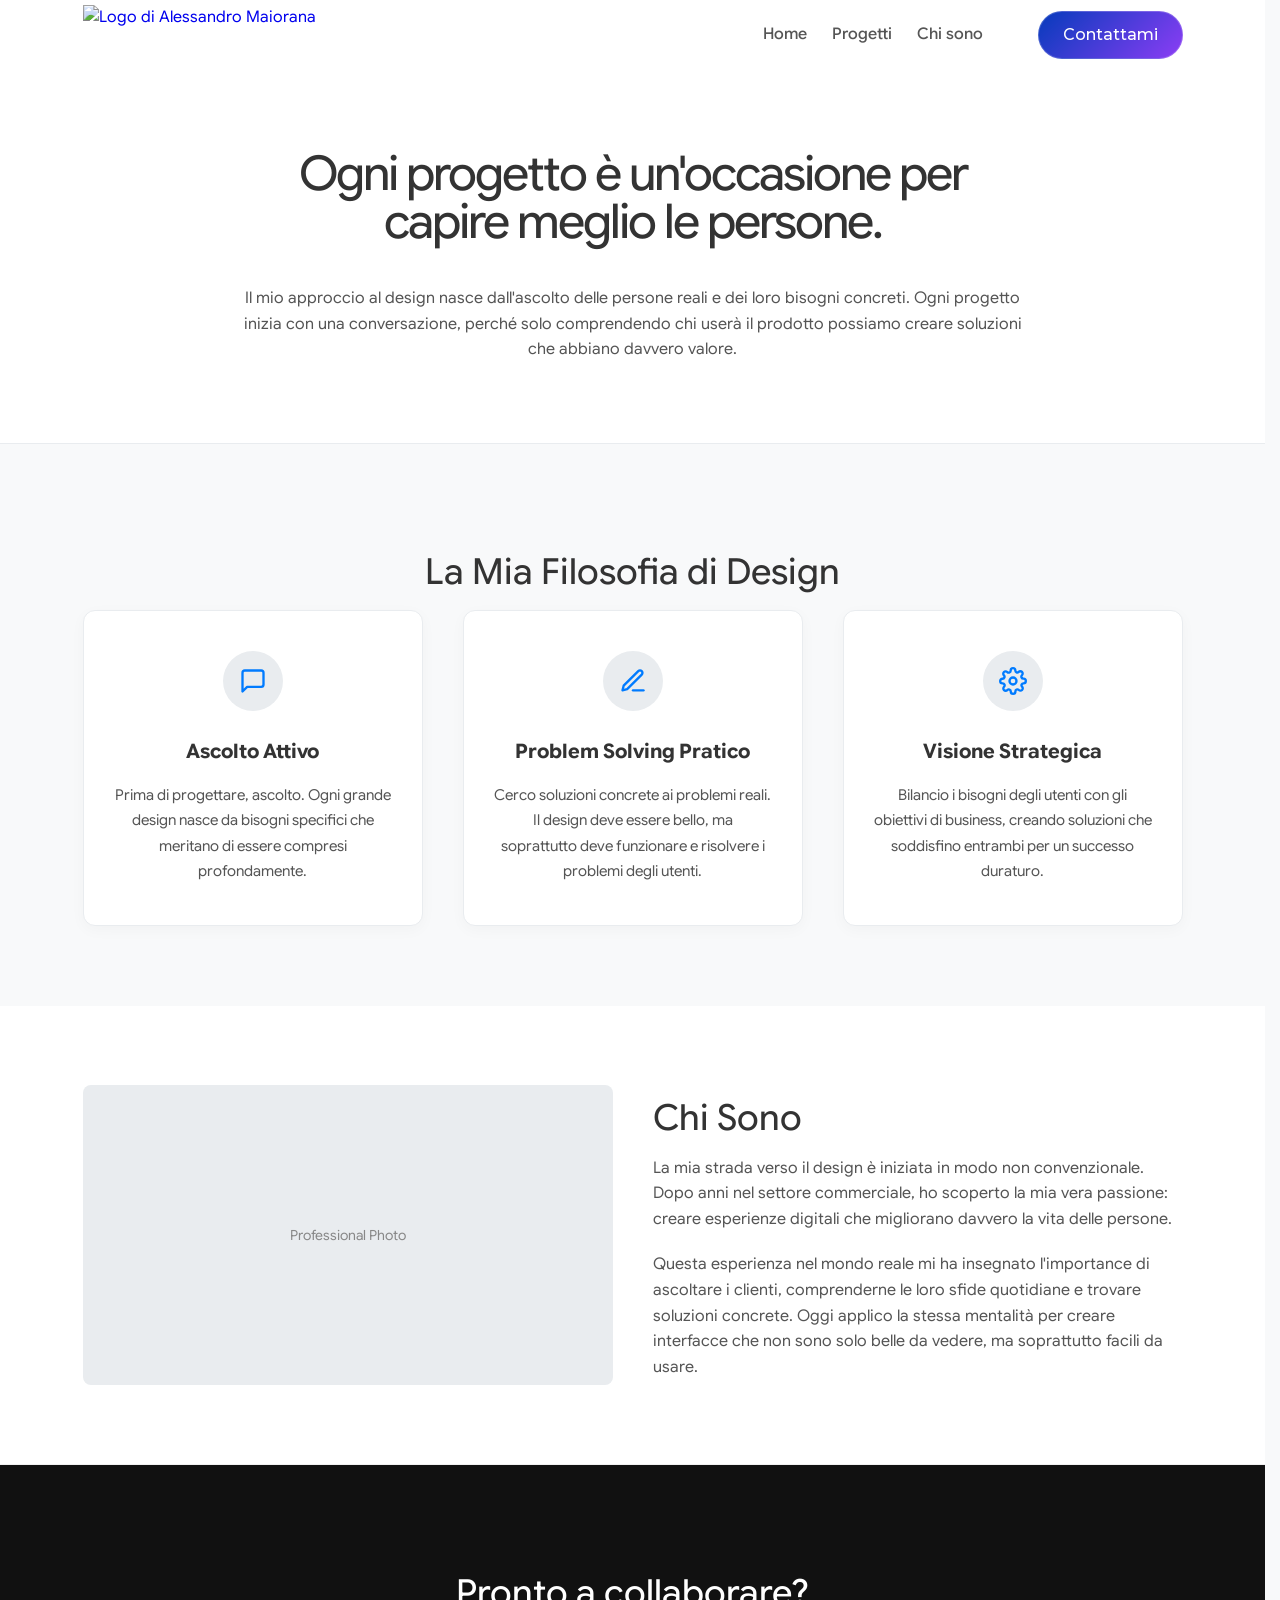
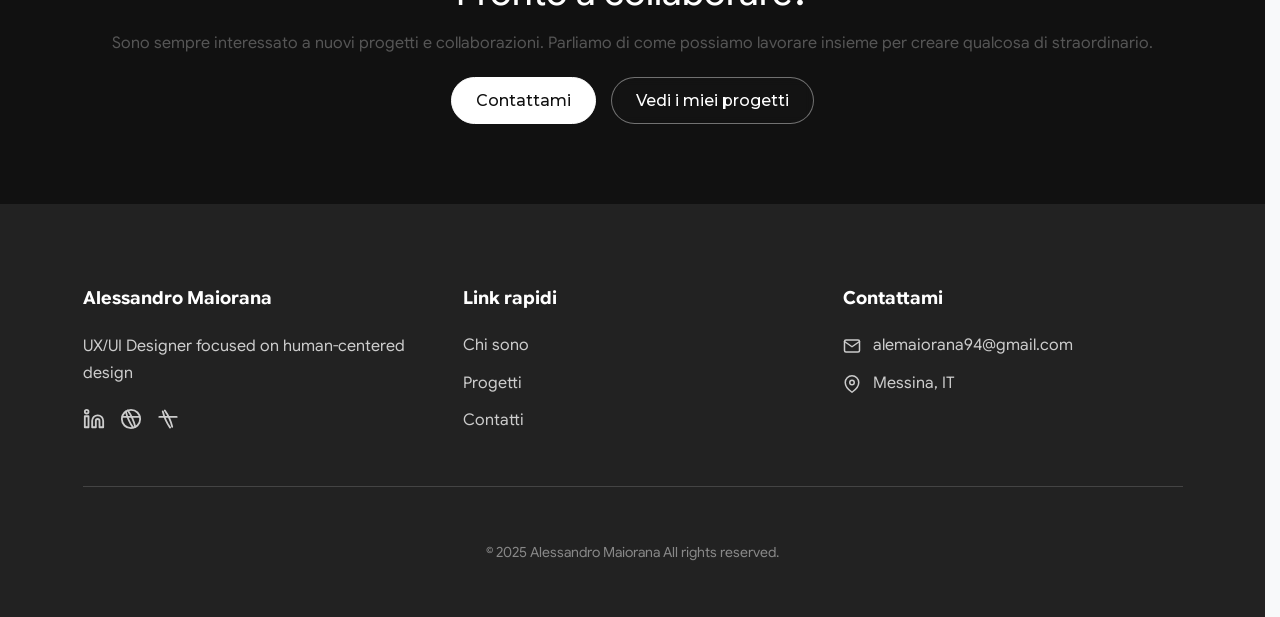
==== commit 41cc5a9f: "Add files via upload" ====
--- a/aboutme.html
+++ b/aboutme.html
@@ -1,177 +1,177 @@
-<!DOCTYPE html>
-<html lang="it">
-<head>
-    <meta charset="UTF-8">
-    <meta name="viewport" content="width=device-width, initial-scale=1.0">
-    <meta name="robots" content="noindex"> <!-- per evitare che il sito venga indicizzato da google -->
-    <title>Contatti - Alessandro Maiorana</title>
-    <link rel="icon" type="image/svg+xml" href="logoAM.svg">
-    <link rel="stylesheet" href="style.css">
-</head>
-
-<body>
-    <div id="preloader">
-        <div class="loader"></div>
-    </div>
-        
-    <header>
-        <div class="container">
-            <a href="index.html" class="logo">
-                <img src="logoAMDesignlinear.svg" alt="Logo di Alessandro Maiorana">
-            </a>
-            
-            <nav>
-                <ul>
-                    <li class="mobile-logo-container"><!--Un container per il logo che si sovrappone quando apro il menu hamburger-->
-                    <a href="index.html">
-                        <img src="logoAMDesignlinear.svg" alt="Logo di Alessandro Maiorana">
-                    </a>
-                    </li>
-
-                    <li><a href="index.html">Home</a></li>
-                    <li><a href="progetti.html">Progetti</a></li>
-                    <li><a href="aboutme.html">Chi sono</a></li>
-                    <a href="contact.html" class="btn btn-primary">Contattami</a>
-                </ul>
-            </nav>
-
-
-            <button class="hamburger">
-                <span class="bar"></span>
-                <span class="bar"></span>
-                <span class="bar"></span>
-            </button>
-        </div>
-    </header>
-
-    <main>
-        <section class="page-title-section scroll-animate fade-in">
-            <div class="container-narrow">
-                <h1 class="hover-text-container h1-hero"> <span class="base-text">Ogni progetto è un'occasione per capire meglio le persone.</span> <span class="hover-text">Ogni progetto è un'occasione per capire meglio le persone.</span> </h1>
-                <p class="p-main scroll-animate fade-in delay-1">
-                    Il mio approccio al design nasce dall'ascolto delle persone reali e dei loro bisogni concreti.
-                    Ogni progetto inizia con una conversazione, perché solo comprendendo chi userà il 
-                    prodotto possiamo creare soluzioni che abbiano davvero valore.
-                </p>
-            </div>
-        </section>
-
-        <section class="philosophy-section">
-            <div class="container">
-                <div class="section-title">
-                    <h2 class="hover-text-container h2-section"> <span class="base-text">La Mia Filosofia di Design</span> <span class="hover-text">La Mia Filosofia di Design</span> </h2>
-                </div>
-                <div class="philosophy-grid">
-                    <div class="philosophy-card scroll-animate slide-left">
-                        <div class="philosophy-icon">
-                            <svg xmlns="http://www.w3.org/2000/svg" width="24" height="24" viewBox="0 0 24 24" fill="none" stroke="currentColor" stroke-width="2" stroke-linecap="round" stroke-linejoin="round"><path d="M21 15a2 2 0 0 1-2 2H7l-4 4V5a2 2 0 0 1 2-2h14a2 2 0 0 1 2 2z"></path></svg>
-                        </div>
-                        <h3>Ascolto Attivo</h3>
-                        <p class="p-main">Prima di progettare, ascolto. Ogni grande design nasce da bisogni specifici che meritano di essere compresi profondamente.</p>
-                    </div>
-
-                    <div class="philosophy-card scroll-animate fade-in delay-1">
-                        <div class="philosophy-icon">
-                            <svg xmlns="http://www.w3.org/2000/svg" width="24" height="24" viewBox="0 0 24 24" fill="none" stroke="currentColor" stroke-width="2" stroke-linecap="round" stroke-linejoin="round"><path d="M12 20h9"></path><path d="M16.5 3.5a2.121 2.121 0 0 1 3 3L7 19l-4 1 1-4L16.5 3.5z"></path></svg>
-                        </div>
-                        <h3>Problem Solving Pratico</h3>
-                        <p class="p-main">Cerco soluzioni concrete ai problemi reali. Il design deve essere bello, ma soprattutto deve funzionare e risolvere i problemi degli utenti.</p>
-                    </div>
-
-                    <div class="philosophy-card scroll-animate slide-right delay-2">
-                        <div class="philosophy-icon">
-                            <svg xmlns="http://www.w3.org/2000/svg" width="24" height="24" viewBox="0 0 24 24" fill="none" stroke="currentColor" stroke-width="2" stroke-linecap="round" stroke-linejoin="round"><circle cx="12" cy="12" r="3"></circle><path d="M19.4 15a1.65 1.65 0 0 0 .33 1.82l.06.06a2 2 0 0 1 0 2.83 2 2 0 0 1-2.83 0l-.06-.06a1.65 1.65 0 0 0-1.82-.33 1.65 1.65 0 0 0-1 1.51V21a2 2 0 0 1-2 2 2 2 0 0 1-2-2v-.09A1.65 1.65 0 0 0 9 19.4a1.65 1.65 0 0 0-1.82.33l-.06.06a2 2 0 0 1-2.83 0 2 2 0 0 1 0-2.83l.06-.06a1.65 1.65 0 0 0 .33-1.82 1.65 1.65 0 0 0-1.51-1H3a2 2 0 0 1-2-2 2 2 0 0 1 2-2h.09A1.65 1.65 0 0 0 4.6 9a1.65 1.65 0 0 0-.33-1.82l-.06-.06a2 2 0 0 1 0-2.83 2 2 0 0 1 2.83 0l.06.06a1.65 1.65 0 0 0 1.82.33H9a1.65 1.65 0 0 0 1-1.51V3a2 2 0 0 1 2-2 2 2 0 0 1 2 2v.09a1.65 1.65 0 0 0 1 1.51 1.65 1.65 0 0 0 1.82-.33l.06-.06a2 2 0 0 1 2.83 0 2 2 0 0 1 0 2.83l-.06.06a1.65 1.65 0 0 0-.33 1.82V9a1.65 1.65 0 0 0 1.51 1H21a2 2 0 0 1 2 2 2 2 0 0 1-2 2h-.09a1.65 1.65 0 0 0-1.51 1z"></path></svg>
-                        </div>
-                        <h3>Visione Strategica</h3>
-                        <p class="p-main">Bilancio i bisogni degli utenti con gli obiettivi di business, creando soluzioni che soddisfino entrambi per un successo duraturo.</p>
-                    </div>
-                </div>
-            </div>
-        </section>
-
-        <section class="project-content-section scroll-animate fade-in">
-        <div class="container">
-        
-        <div class="two-column-layout">
-            
-            <div class="layout-column scroll-animate slide-left">
-                <div class="image-placeholder tall">
-                    <span>Professional Photo</span>
-                </div>
-            </div>
-
-            <div class="layout-column scroll-animate slide-right delay-1">
-                <h2 class="hover-text-container h2-section"> <span class="base-text">Chi Sono</span> <span class="hover-text">Chi Sono</span> </h2>
-                <p class="p-main">
-                    La mia strada verso il design è iniziata in modo non convenzionale. Dopo anni nel settore commerciale, ho scoperto la mia vera passione: creare esperienze digitali che migliorano davvero la vita delle persone.
-                </p>
-                <p class="p-main">
-                    Questa esperienza nel mondo reale mi ha insegnato l'importance di ascoltare i clienti, comprenderne le loro sfide quotidiane e trovare soluzioni concrete. Oggi applico la stessa mentalità per creare interfacce che non sono solo belle da vedere, ma soprattutto facili da usare.
-                </p>
-            </div>
-
-        </div>
-        </div>
-    </section>
-
-    <section class="project-cta-section">
-        <div class="container">
-            <h2 class="h2-section scroll-animate fade-in delay-1">Pronto a collaborare?</h2>
-            <p class="p-main scroll-animate fade-in delay-2">Sono sempre interessato a nuovi progetti e collaborazioni. Parliamo di come possiamo lavorare insieme per creare qualcosa di straordinario.</p>
-            <div class="cta-buttons scroll-animate fade-in delay-3">
-                <a href="contact.html" class="btn btn-light-solid">Contattami</a>
-                <a href="progetti.html" class="btn btn-light-outline">Vedi i miei progetti</a>
-            </div>
-        </div>
-    </section>
-
-</main>
-
-<footer>
-    <div class="container">
-        <div class="footer-top">
-            <div class="footer-col footer-about">
-                <h3>Alessandro Maiorana</h3>
-                <p>UX/UI Designer focused on human-centered design</p>
-                <div class="social-links">
-                    <a href="https://www.linkedin.com/in/alessandro-maiorana-0ab4261b9/" aria-label="LinkedIn"><svg xmlns="http://www.w3.org/2000/svg" width="24" height="24" viewBox="0 0 24 24" fill="none" stroke="currentColor" stroke-width="2" stroke-linecap="round" stroke-linejoin="round"><path d="M16 8a6 6 0 0 1 6 6v7h-4v-7a2 2 0 0 0-2-2 2 2 0 0 0-2 2v7h-4v-7a6 6 0 0 1 6-6z"></path><rect x="2" y="9" width="4" height="12"></rect><circle cx="4" cy="4" r="2"></circle></svg></a>
-                    <a href="#" aria-label="Dribbble"><svg xmlns="http://www.w3.org/2000/svg" width="24" height="24" viewBox="0 0 24 24" fill="none" stroke="currentColor" stroke-width="2" stroke-linecap="round" stroke-linejoin="round"><circle cx="12" cy="12" r="10"></circle><path d="M8.56 2.75c4.37 6.03 6.02 9.42 8.03 17.72"></path><path d="M14.31 21.41c-4.37-6.03-6.02-9.42-8.03-17.72"></path><path d="M2.53 9.69h18.94"></path></svg></a>
-                    <a href="#" aria-label="Behance"><svg xmlns="http://www.w3.org/2000/svg" width="24" height="24" viewBox="0 0 24 24" fill="none" stroke="currentColor" stroke-width="2" stroke-linecap="round" stroke-linejoin="round"><path d="M8.56 2.75c4.37 6.03 6.02 9.42 8.03 17.72"></path><path d="M14.31 21.41c-4.37-6.03-6.02-9.42-8.03-17.72"></path><path d="M2.53 9.69h18.94"></path></svg></a>
-                </div>
-            </div>
-
-            <div class="footer-col footer-links">
-                <h3>Link rapidi</h3>
-                <ul>
-                    <li><a href="aboutme.html">Chi sono</a></li>
-                    <li><a href="progetti.html">Progetti</a></li>
-                    <li><a href="contact.html">Contatti</a></li>
-                </ul>
-            </div>
-
-            <div class="footer-col footer-contact">
-                <h3>Contattami</h3>
-                <ul>
-                    <li>
-                        <svg xmlns="http://www.w3.org/2000/svg" width="24" height="24" viewBox="0 0 24 24" fill="none" stroke="currentColor" stroke-width="2" stroke-linecap="round" stroke-linejoin="round"><path d="M4 4h16c1.1 0 2 .9 2 2v12c0 1.1-.9 2-2 2H4c-1.1 0-2-.9-2-2V6c0-1.1.9-2 2-2z"></path><polyline points="22,6 12,13 2,6"></polyline></svg>
-                        <a href="mailto:alemaiorana94@gmail.com">alemaiorana94@gmail.com</a>
-                    </li>
-                    <li>
-                        <svg xmlns="http://www.w3.org/2000/svg" width="24" height="24" viewBox="0 0 24 24" fill="none" stroke="currentColor" stroke-width="2" stroke-linecap="round" stroke-linejoin="round"><path d="M21 10c0 7-9 13-9 13s-9-6-9-13a9 9 0 0 1 18 0z"></path><circle cx="12" cy="10" r="3"></circle></svg>
-                        <span>Messina, IT</span>
-                    </li>
-                </ul>
-            </div>
-        </div>
-
-        <div class="footer-bottom">
-            <hr>
-            <p>&copy; 2025 Alessandro Maiorana All rights reserved.</p>
-        </div>
-    </div>
-</footer>
-
-<script src="js/script.js"></script>
-
-</body>
+<!DOCTYPE html>
+<html lang="it">
+<head>
+    <meta charset="UTF-8">
+    <meta name="viewport" content="width=device-width, initial-scale=1.0">
+    <meta name="robots" content="noindex"> <!-- per evitare che il sito venga indicizzato da google -->
+    <title>Contatti - Alessandro Maiorana</title>
+    <link rel="icon" type="image/svg+xml" href="logoAM.svg">
+    <link rel="stylesheet" href="style.css">
+</head>
+
+<body>
+    <div id="preloader">
+        <div class="loader"></div>
+    </div>
+        
+    <header>
+        <div class="container">
+            <a href="index.html" class="logo">
+                <img src="logoAMDesignlinear.svg" alt="Logo di Alessandro Maiorana">
+            </a>
+            
+            <nav>
+                <ul>
+                    <li class="mobile-logo-container"><!--Un container per il logo che si sovrappone quando apro il menu hamburger-->
+                    <a href="index.html">
+                        <img src="logoAMDesignlinear.svg" alt="Logo di Alessandro Maiorana">
+                    </a>
+                    </li>
+
+                    <li><a href="index.html">Home</a></li>
+                    <li><a href="progetti.html">Progetti</a></li>
+                    <li><a href="aboutme.html">Chi sono</a></li>
+                    <li><a href="contact.html" class="btn btn-primary">Contattami</a></li>
+                </ul>
+            </nav>
+
+
+            <button class="hamburger">
+                <span class="bar"></span>
+                <span class="bar"></span>
+                <span class="bar"></span>
+            </button>
+        </div>
+    </header>
+
+    <main>
+        <section class="page-title-section scroll-animate fade-in">
+            <div class="container-narrow">
+                <h1 class="hover-text-container h1-hero"> <span class="base-text">Ogni progetto è un'occasione per capire meglio le persone.</span> <span class="hover-text">Ogni progetto è un'occasione per capire meglio le persone.</span> </h1>
+                <p class="p-main scroll-animate fade-in delay-1">
+                    Il mio approccio al design nasce dall'ascolto delle persone reali e dei loro bisogni concreti.
+                    Ogni progetto inizia con una conversazione, perché solo comprendendo chi userà il 
+                    prodotto possiamo creare soluzioni che abbiano davvero valore.
+                </p>
+            </div>
+        </section>
+
+        <section class="philosophy-section">
+            <div class="container">
+                <div class="section-title">
+                    <h2 class="hover-text-container h2-section"> <span class="base-text">La Mia Filosofia di Design</span> <span class="hover-text">La Mia Filosofia di Design</span> </h2>
+                </div>
+                <div class="philosophy-grid">
+                    <div class="philosophy-card scroll-animate slide-left">
+                        <div class="philosophy-icon">
+                            <svg xmlns="http://www.w3.org/2000/svg" width="24" height="24" viewBox="0 0 24 24" fill="none" stroke="currentColor" stroke-width="2" stroke-linecap="round" stroke-linejoin="round"><path d="M21 15a2 2 0 0 1-2 2H7l-4 4V5a2 2 0 0 1 2-2h14a2 2 0 0 1 2 2z"></path></svg>
+                        </div>
+                        <h3>Ascolto Attivo</h3>
+                        <p class="p-main">Prima di progettare, ascolto. Ogni grande design nasce da bisogni specifici che meritano di essere compresi profondamente.</p>
+                    </div>
+
+                    <div class="philosophy-card scroll-animate fade-in delay-1">
+                        <div class="philosophy-icon">
+                            <svg xmlns="http://www.w3.org/2000/svg" width="24" height="24" viewBox="0 0 24 24" fill="none" stroke="currentColor" stroke-width="2" stroke-linecap="round" stroke-linejoin="round"><path d="M12 20h9"></path><path d="M16.5 3.5a2.121 2.121 0 0 1 3 3L7 19l-4 1 1-4L16.5 3.5z"></path></svg>
+                        </div>
+                        <h3>Problem Solving Pratico</h3>
+                        <p class="p-main">Cerco soluzioni concrete ai problemi reali. Il design deve essere bello, ma soprattutto deve funzionare e risolvere i problemi degli utenti.</p>
+                    </div>
+
+                    <div class="philosophy-card scroll-animate slide-right delay-2">
+                        <div class="philosophy-icon">
+                            <svg xmlns="http://www.w3.org/2000/svg" width="24" height="24" viewBox="0 0 24 24" fill="none" stroke="currentColor" stroke-width="2" stroke-linecap="round" stroke-linejoin="round"><circle cx="12" cy="12" r="3"></circle><path d="M19.4 15a1.65 1.65 0 0 0 .33 1.82l.06.06a2 2 0 0 1 0 2.83 2 2 0 0 1-2.83 0l-.06-.06a1.65 1.65 0 0 0-1.82-.33 1.65 1.65 0 0 0-1 1.51V21a2 2 0 0 1-2 2 2 2 0 0 1-2-2v-.09A1.65 1.65 0 0 0 9 19.4a1.65 1.65 0 0 0-1.82.33l-.06.06a2 2 0 0 1-2.83 0 2 2 0 0 1 0-2.83l.06-.06a1.65 1.65 0 0 0 .33-1.82 1.65 1.65 0 0 0-1.51-1H3a2 2 0 0 1-2-2 2 2 0 0 1 2-2h.09A1.65 1.65 0 0 0 4.6 9a1.65 1.65 0 0 0-.33-1.82l-.06-.06a2 2 0 0 1 0-2.83 2 2 0 0 1 2.83 0l.06.06a1.65 1.65 0 0 0 1.82.33H9a1.65 1.65 0 0 0 1-1.51V3a2 2 0 0 1 2-2 2 2 0 0 1 2 2v.09a1.65 1.65 0 0 0 1 1.51 1.65 1.65 0 0 0 1.82-.33l.06-.06a2 2 0 0 1 2.83 0 2 2 0 0 1 0 2.83l-.06.06a1.65 1.65 0 0 0-.33 1.82V9a1.65 1.65 0 0 0 1.51 1H21a2 2 0 0 1 2 2 2 2 0 0 1-2 2h-.09a1.65 1.65 0 0 0-1.51 1z"></path></svg>
+                        </div>
+                        <h3>Visione Strategica</h3>
+                        <p class="p-main">Bilancio i bisogni degli utenti con gli obiettivi di business, creando soluzioni che soddisfino entrambi per un successo duraturo.</p>
+                    </div>
+                </div>
+            </div>
+        </section>
+
+        <section class="project-content-section scroll-animate fade-in">
+        <div class="container">
+        
+        <div class="two-column-layout">
+            
+            <div class="layout-column scroll-animate slide-left">
+                <div class="image-placeholder tall">
+                    <span>Professional Photo</span>
+                </div>
+            </div>
+
+            <div class="layout-column scroll-animate slide-right delay-1">
+                <h2 class="hover-text-container h2-section"> <span class="base-text">Chi Sono</span> <span class="hover-text">Chi Sono</span> </h2>
+                <p class="p-main">
+                    La mia strada verso il design è iniziata in modo non convenzionale. Dopo anni nel settore commerciale, ho scoperto la mia vera passione: creare esperienze digitali che migliorano davvero la vita delle persone.
+                </p>
+                <p class="p-main">
+                    Questa esperienza nel mondo reale mi ha insegnato l'importance di ascoltare i clienti, comprenderne le loro sfide quotidiane e trovare soluzioni concrete. Oggi applico la stessa mentalità per creare interfacce che non sono solo belle da vedere, ma soprattutto facili da usare.
+                </p>
+            </div>
+
+        </div>
+        </div>
+    </section>
+
+    <section class="project-cta-section">
+        <div class="container">
+            <h2 class="h2-section scroll-animate fade-in delay-1">Pronto a collaborare?</h2>
+            <p class="p-main scroll-animate fade-in delay-2">Sono sempre interessato a nuovi progetti e collaborazioni. Parliamo di come possiamo lavorare insieme per creare qualcosa di straordinario.</p>
+            <div class="cta-buttons scroll-animate fade-in delay-3">
+                <a href="contact.html" class="btn btn-light-solid">Contattami</a>
+                <a href="progetti.html" class="btn btn-light-outline">Vedi i miei progetti</a>
+            </div>
+        </div>
+    </section>
+
+</main>
+
+<footer>
+    <div class="container">
+        <div class="footer-top">
+            <div class="footer-col footer-about">
+                <h3>Alessandro Maiorana</h3>
+                <p>UX/UI Designer focused on human-centered design</p>
+                <div class="social-links">
+                    <a href="https://www.linkedin.com/in/alessandro-maiorana-0ab4261b9/" aria-label="LinkedIn"><svg xmlns="http://www.w3.org/2000/svg" width="24" height="24" viewBox="0 0 24 24" fill="none" stroke="currentColor" stroke-width="2" stroke-linecap="round" stroke-linejoin="round"><path d="M16 8a6 6 0 0 1 6 6v7h-4v-7a2 2 0 0 0-2-2 2 2 0 0 0-2 2v7h-4v-7a6 6 0 0 1 6-6z"></path><rect x="2" y="9" width="4" height="12"></rect><circle cx="4" cy="4" r="2"></circle></svg></a>
+                    <a href="#" aria-label="Dribbble"><svg xmlns="http://www.w3.org/2000/svg" width="24" height="24" viewBox="0 0 24 24" fill="none" stroke="currentColor" stroke-width="2" stroke-linecap="round" stroke-linejoin="round"><circle cx="12" cy="12" r="10"></circle><path d="M8.56 2.75c4.37 6.03 6.02 9.42 8.03 17.72"></path><path d="M14.31 21.41c-4.37-6.03-6.02-9.42-8.03-17.72"></path><path d="M2.53 9.69h18.94"></path></svg></a>
+                    <a href="#" aria-label="Behance"><svg xmlns="http://www.w3.org/2000/svg" width="24" height="24" viewBox="0 0 24 24" fill="none" stroke="currentColor" stroke-width="2" stroke-linecap="round" stroke-linejoin="round"><path d="M8.56 2.75c4.37 6.03 6.02 9.42 8.03 17.72"></path><path d="M14.31 21.41c-4.37-6.03-6.02-9.42-8.03-17.72"></path><path d="M2.53 9.69h18.94"></path></svg></a>
+                </div>
+            </div>
+
+            <div class="footer-col footer-links">
+                <h3>Link rapidi</h3>
+                <ul>
+                    <li><a href="aboutme.html">Chi sono</a></li>
+                    <li><a href="progetti.html">Progetti</a></li>
+                    <li><a href="contact.html">Contatti</a></li>
+                </ul>
+            </div>
+
+            <div class="footer-col footer-contact">
+                <h3>Contattami</h3>
+                <ul>
+                    <li>
+                        <svg xmlns="http://www.w3.org/2000/svg" width="24" height="24" viewBox="0 0 24 24" fill="none" stroke="currentColor" stroke-width="2" stroke-linecap="round" stroke-linejoin="round"><path d="M4 4h16c1.1 0 2 .9 2 2v12c0 1.1-.9 2-2 2H4c-1.1 0-2-.9-2-2V6c0-1.1.9-2 2-2z"></path><polyline points="22,6 12,13 2,6"></polyline></svg>
+                        <a href="mailto:alemaiorana94@gmail.com">alemaiorana94@gmail.com</a>
+                    </li>
+                    <li>
+                        <svg xmlns="http://www.w3.org/2000/svg" width="24" height="24" viewBox="0 0 24 24" fill="none" stroke="currentColor" stroke-width="2" stroke-linecap="round" stroke-linejoin="round"><path d="M21 10c0 7-9 13-9 13s-9-6-9-13a9 9 0 0 1 18 0z"></path><circle cx="12" cy="10" r="3"></circle></svg>
+                        <span>Messina, IT</span>
+                    </li>
+                </ul>
+            </div>
+        </div>
+
+        <div class="footer-bottom">
+            <hr>
+            <p>&copy; 2025 Alessandro Maiorana All rights reserved.</p>
+        </div>
+    </div>
+</footer>
+
+<script src="js/script.js"></script>
+
+</body>
 </html> 
--- a/style.css
+++ b/style.css
@@ -75,7 +75,7 @@
     /* Base Mobile */
     line-height: 1.3;
     font-weight: 450;
-    margin-bottom: 15px;
+    margin-bottom: 0px;
 }
 
 /* --- H2 Per Lista Progetti (Scroll Page) --- */
@@ -440,6 +440,12 @@
     display: none;
 }
 
+body.progetti-page .progetti-mockup-link {
+    display: block;
+    width: 100%;
+    text-decoration: none;
+}
+
 body.progetti-page .progetti-key-tags {
     display: none;
 }
@@ -680,22 +686,28 @@
     position: relative;
     font-size: 0;
     color: transparent;
-    border: 1px solid rgba(17, 17, 17, 0.14);
-    background: rgba(255, 255, 255, 0.55);
-    backdrop-filter: blur(10px);
-    -webkit-backdrop-filter: blur(10px);
-    box-shadow: 0 10px 24px rgba(0, 0, 0, 0.08);
+    border: 1px solid rgba(17, 17, 17, 0.1);
+    background: rgba(255, 255, 255, 0.64);
+    backdrop-filter: blur(12px);
+    -webkit-backdrop-filter: blur(12px);
+    box-shadow: 0 6px 14px rgba(0, 0, 0, 0.08);
+    text-decoration: none;
+    transition: transform 0.3s ease, box-shadow 0.3s ease, background-color 0.3s ease;
     animation: indicatorFloat 2.2s ease-in-out infinite;
 }
 
-body.progetti-page .scroll-indicator::before {
-    content: '';
-    width: 0.5rem;
-    height: 0.5rem;
-    border-right: 2px solid #333333;
-    border-bottom: 2px solid #333333;
-    transform: rotate(45deg) translateY(-1px);
-    opacity: 0.88;
+body.progetti-page .scroll-indicator .scroll-indicator-icon {
+    width: 1.25rem;
+    height: 1.25rem;
+    position: absolute;
+    left: 50%;
+    top: 50%;
+    stroke: #2b2b2b;
+    stroke-width: 2;
+    stroke-linecap: round;
+    stroke-linejoin: round;
+    fill: none;
+    opacity: 0.9;
     animation: indicatorChevron 2.2s ease-in-out infinite;
 }
 
@@ -709,6 +721,15 @@
     animation: indicatorPulse 2.2s ease-in-out infinite;
 }
 
+body.progetti-page .scroll-indicator:hover {
+    background: rgba(255, 255, 255, 0.8);
+    box-shadow: 0 8px 18px rgba(0, 0, 0, 0.1);
+}
+
+body.progetti-page .scroll-indicator:active {
+    transform: translateY(0.125rem);
+}
+
 body.progetti-page .sublead {
     margin-top: 1rem;
     opacity: 0.75;
@@ -727,11 +748,11 @@
 
 @keyframes indicatorChevron {
     0%, 100% {
-        transform: rotate(45deg) translate(0, -1px);
+        transform: translate(-50%, calc(-50% - 0.08rem));
         opacity: 0.75;
     }
     50% {
-        transform: rotate(45deg) translate(2px, 4px);
+        transform: translate(-50%, calc(-50% + 0.22rem));
         opacity: 1;
     }
 }
@@ -779,6 +800,12 @@
 .project-image {
     justify-content: center;
     overflow: hidden;
+    width: 100%;
+    height: 100%;
+}
+
+.project-image-link {
+    display: block;
     width: 100%;
     height: 100%;
 }
@@ -1052,8 +1079,14 @@
     transition: color 0.3s ease;
 }
 
-nav a:hover {
+nav a:not(.btn):hover {
     color: #000;
+}
+
+nav a.btn:hover,
+nav a.btn:active,
+nav a.btn:focus-visible {
+    color: #fff;
 }
 
 /* --- LE MIE CTA --- */
@@ -1065,7 +1098,7 @@
     padding: 10px 24px;
     border-radius: 999px;
     text-decoration: none;
-    font-size: 15px;
+    font-size: 1rem;
     display: inline-flex;
     align-items: center;
     justify-content: center;
@@ -1130,7 +1163,7 @@
     backdrop-filter: blur(4px);
     -webkit-backdrop-filter: blur(4px);
     color: #333;
-    border: 1px solid rgba(0, 0, 0, 0.12);
+    border: 1px solid rgba(0, 0, 0, 0.22);
 }
 
 /* -- Light Buttons (For dark backgrounds) -- */
@@ -1141,9 +1174,9 @@
 }
 
 .btn-light-outline {
-    background-color: rgba(255, 255, 255, 0.05);
-    backdrop-filter: blur(8px);
-    -webkit-backdrop-filter: blur(8px);
+    background-color: rgba(255, 255, 255, 0.01);
+    backdrop-filter: blur(4px);
+    -webkit-backdrop-filter: blur(4px);
     color: #fff;
     border: 1px solid rgba(255, 255, 255, 0.4);
 }
@@ -1477,9 +1510,15 @@
     margin-bottom: 0;
 }
 
-/*Una classe per ogni sezione con background*/
 .my-section-with-bg {
-    background-image: url('images/mesh_gradient_black.jpg');
+    background-size: cover;
+    /* L'immagine copre tutta la sezione */
+    background-position: center;
+    background-repeat: no-repeat;
+}
+
+.contact-image-section {
+    background-image: linear-gradient(rgba(0, 0, 0, 0.4), rgba(0, 0, 0, 0.4)), url('images/mesh_gradient_black.jpg');
     background-size: cover;
     /* L'immagine copre tutta la sezione */
     background-position: center;
@@ -2190,6 +2229,38 @@
     color: #fff;
     padding: 80px 0;
     text-align: center;
+    position: relative;
+    overflow: hidden;
+}
+
+#progetti-cta-particles {
+    position: absolute;
+    inset: 0;
+    width: 100%;
+    height: 100%;
+    pointer-events: none;
+    z-index: 1;
+}
+
+body.progetti-page .project-cta-section .container-narrow {
+    position: relative;
+    z-index: 2;
+}
+
+/* Contenitore dedicato alla CTA finale della pagina progetti */
+body.progetti-page .project-cta-content {
+    padding: 0rem;
+    
+}
+
+body.progetti-page .project-cta-content .cta-buttons {
+    margin-top: 2rem;
+}
+
+@media (max-width: 768px) {
+    body.progetti-page .project-cta-content .cta-buttons {
+        gap: 0.75rem;
+    }
 }
 
 /* .project-cta-section h2 rimosso - gestito da .h2-section */
@@ -2314,6 +2385,13 @@
 
 
 @media (max-width: 768px) {
+
+    .btn {
+        font-size: 1rem;
+        padding: 10px 24px;
+        font-weight: 450;
+        line-height: 23px;
+    }
 
     .cta-buttons {
         display: flex;
@@ -2412,8 +2490,10 @@
 
     nav .btn-primary {
         display: block;
-        width: 90%;
-        margin: 60px auto 0 auto;
+        width: 100%;
+        max-width: 100%;
+        box-sizing: border-box;
+        margin: 0;
         text-align: center;
         padding: 10px 0;
     }
@@ -2438,7 +2518,7 @@
         clip-path: circle(0% at 90% 5%);
 
         /* TRANSIZIONE DI CHIUSURA */
-        transition: clip-path 0.4s ease-in-out 0.2s;
+        transition: clip-path 0.2s ease-in-out 0.2s;
     }
 
     /* Stile del menu (stato APERTO) */
@@ -2456,9 +2536,13 @@
         margin: 20px 0;
     }
 
+    header nav ul li:last-child {
+        width: 90%;
+        max-width: 22rem;
+        margin: 60px 0 0;
+    }
+
     header nav ul li a {
-        font-size: 20px;
-        font-weight: 600;
         opacity: 0;
         /* Stato iniziale: invisibili e spostati in basso */
         transform: translateY(15px);
@@ -2630,6 +2714,51 @@
         /* Una colonna su mobile */
     }
 
+    .contact-options-section {
+        padding: 2.5rem 0;
+    }
+
+    .contact-card {
+        padding: 1.25rem;
+        border-radius: 0.875rem;
+        max-width: 22.5rem;
+        margin: 0 auto;
+    }
+
+    .contact-card-icon {
+        width: 3rem;
+        height: 3rem;
+        margin-bottom: 0.875rem;
+    }
+
+    .contact-card-icon svg {
+        width: 1.375rem;
+        height: 1.375rem;
+    }
+
+    .contact-card h3 {
+        font-size: 1.125rem;
+        margin-bottom: 0.625rem;
+    }
+
+    .contact-card p {
+        font-size: 0.9375rem;
+        line-height: 1.5;
+        margin-bottom: 1rem;
+    }
+
+    .contact-card .btn {
+        width: 100%;
+        max-width: 100%;
+        box-sizing: border-box;
+        align-self: stretch;
+        justify-content: center;
+        white-space: normal;
+        text-align: center;
+        padding: 0.5625rem 1rem;
+        font-size: 0.875rem;
+    }
+
 }
 
 
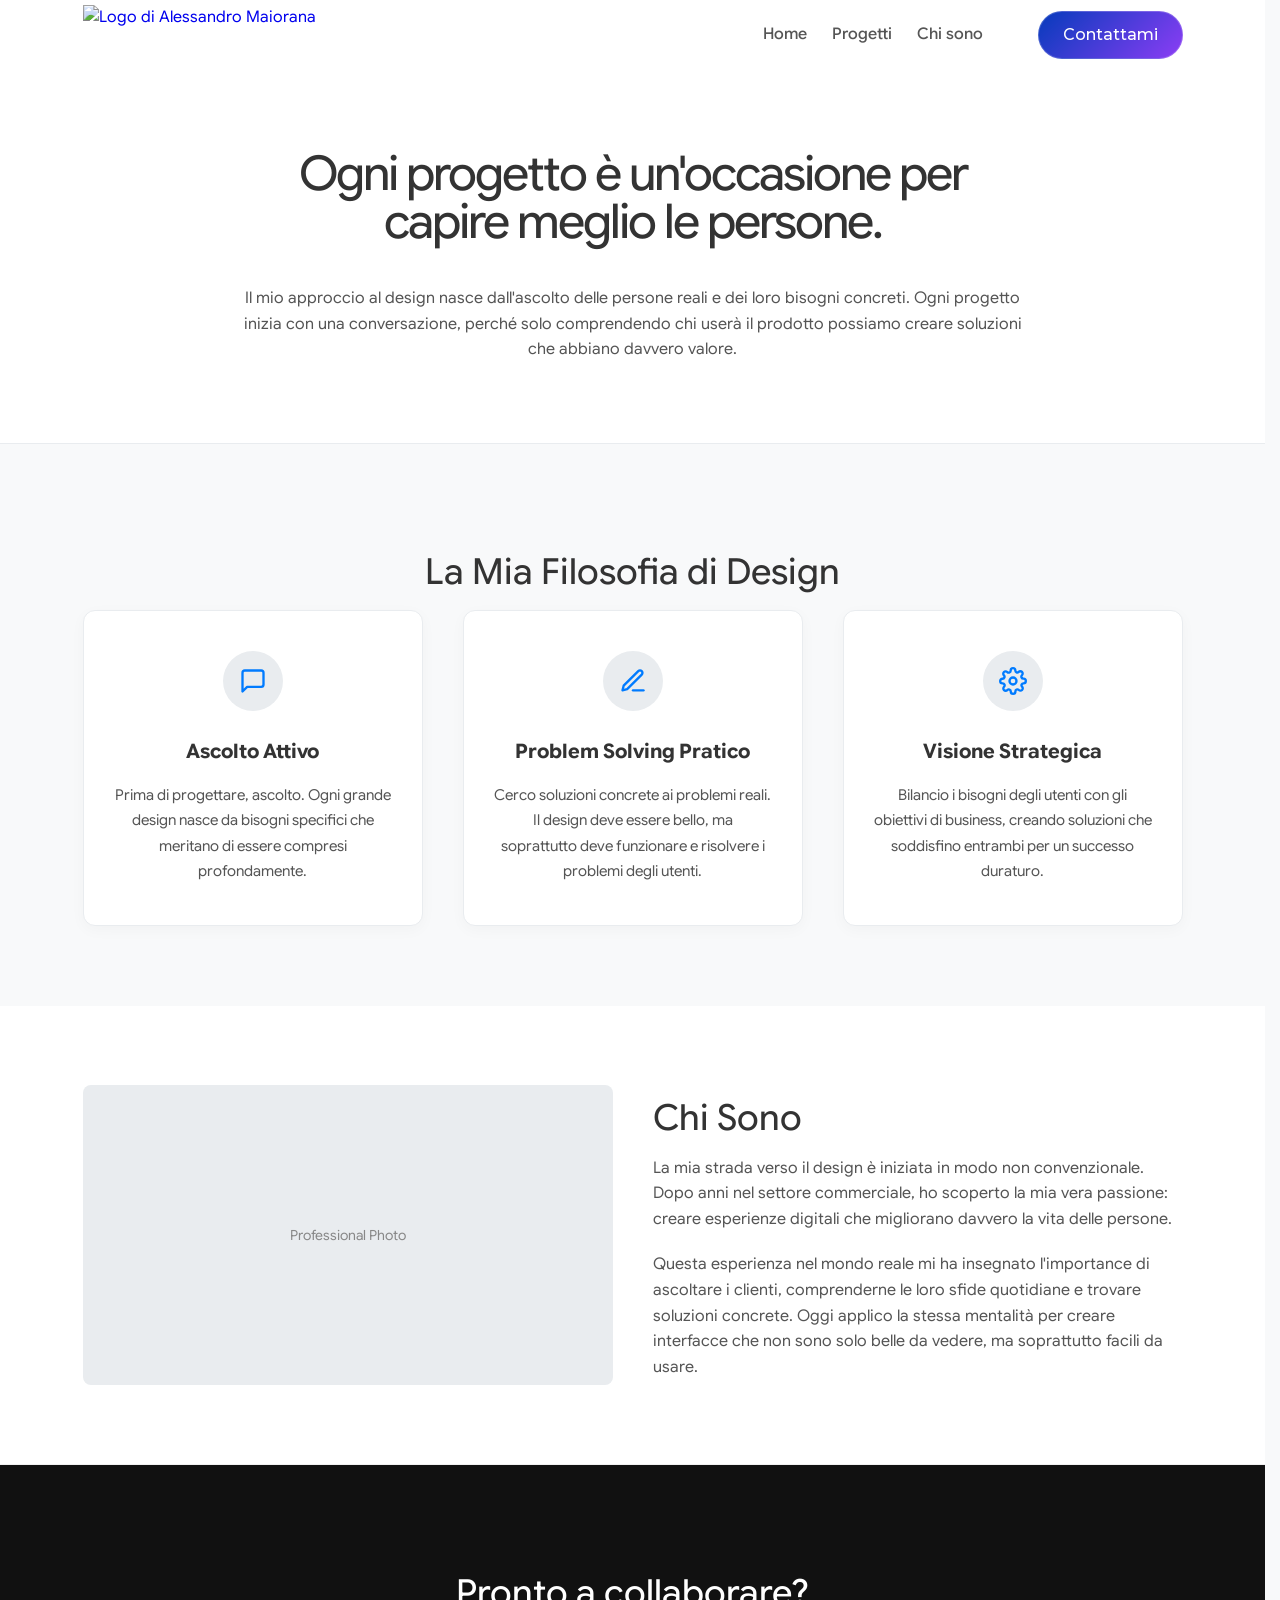
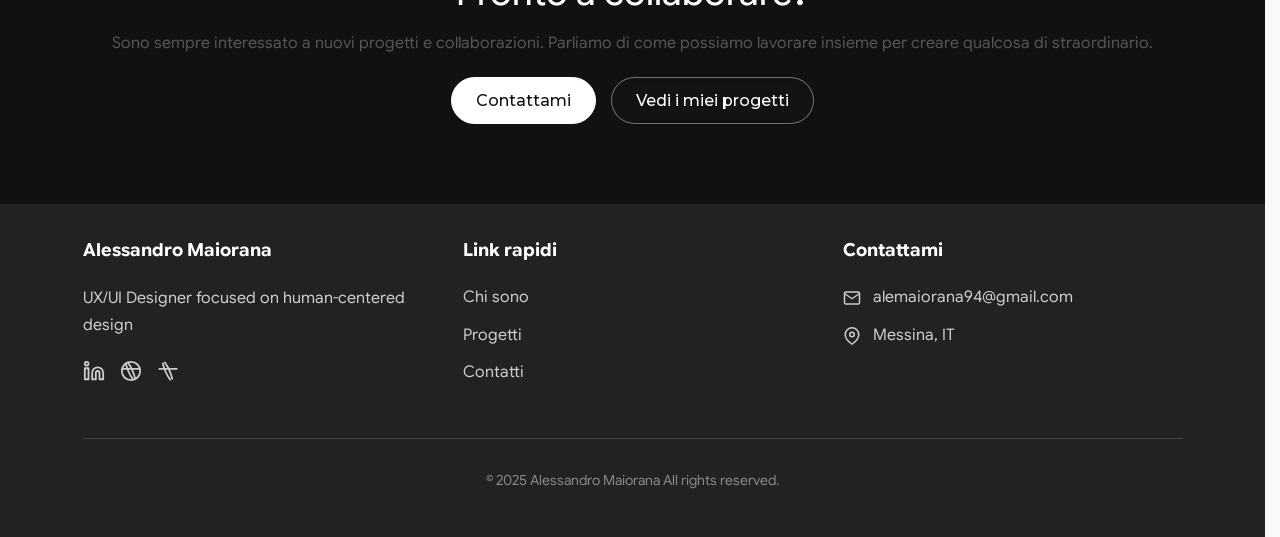
==== commit c9fe3f59: "Add files via upload" ====
--- a/aboutme.html
+++ b/aboutme.html
@@ -3,7 +3,6 @@
 <head>
     <meta charset="UTF-8">
     <meta name="viewport" content="width=device-width, initial-scale=1.0">
-    <meta name="robots" content="noindex"> <!-- per evitare che il sito venga indicizzato da google -->
     <title>Contatti - Alessandro Maiorana</title>
     <link rel="icon" type="image/svg+xml" href="logoAM.svg">
     <link rel="stylesheet" href="style.css">
--- a/style.css
+++ b/style.css
@@ -208,7 +208,7 @@
         justify-content: flex-start;
         align-items: stretch;
         overflow-y: hidden;
-        padding-top: calc(3em + env(safe-area-inset-top, 0px));
+        padding-top: 1rem;
         padding-bottom: max(1.1rem, env(safe-area-inset-bottom));
     }
 
@@ -298,6 +298,14 @@
     position: relative;
 }
 
+/* Mobile override (ordine CSS): evita doppio "punto di snap" dovuto al center.
+   Su touch vogliamo sempre aggancio in alto (start). */
+@media (max-width: 991px) {
+    body.progetti-page .snap-section {
+        scroll-snap-align: start;
+    }
+}
+
 body.progetti-page .progetti-snap {
     position: relative;
     background-size: cover;
@@ -331,7 +339,7 @@
     position: absolute;
     inset: 0;
     /* Desktop default: sfumatura orizzontale */
-    background: linear-gradient(90deg, rgba(0, 0, 0, 0.84) 0%, rgba(0, 0, 0, 0.62) 35%, rgba(0, 0, 0, 0.26) 70%, rgba(0, 0, 0, 0.06) 100%);
+    background: linear-gradient(90deg, rgba(0, 0, 0, 0.7) 0%, rgba(0, 0, 0, 0.2) 35%, rgba(0, 0, 0, 0.26) 70%, rgba(0, 0, 0, 0.06) 100%);
     pointer-events: none;
     z-index: 1;
 }
@@ -1233,7 +1241,7 @@
 footer {
     background-color: #222;
     color: #ccc;
-    padding: 80px 0 40px 0;
+    padding: 2rem 0 2rem 0;
 }
 
 .footer-top {
@@ -1326,7 +1334,7 @@
 
 .footer-bottom p {
     text-align: center;
-    padding-top: 40px;
+    padding-top: 1rem;
     font-size: 14px;
     color: #888;
 }
